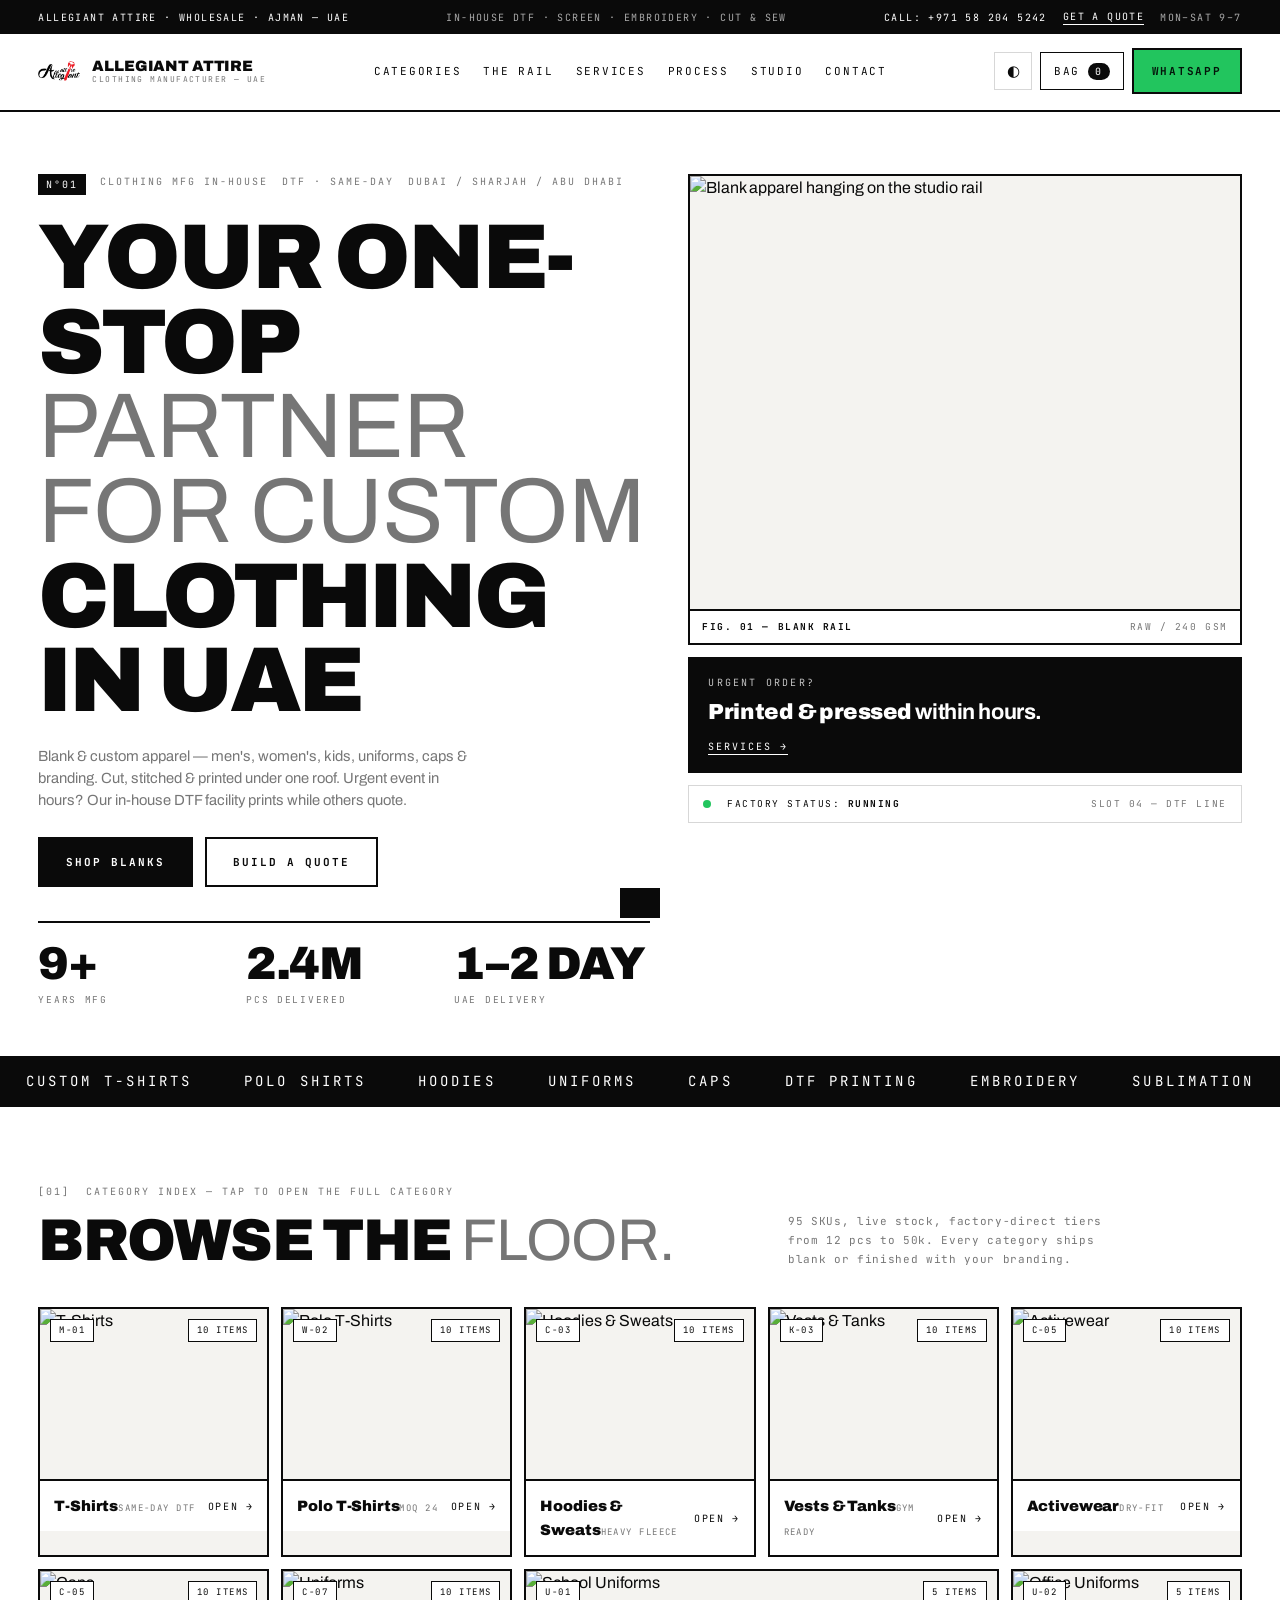
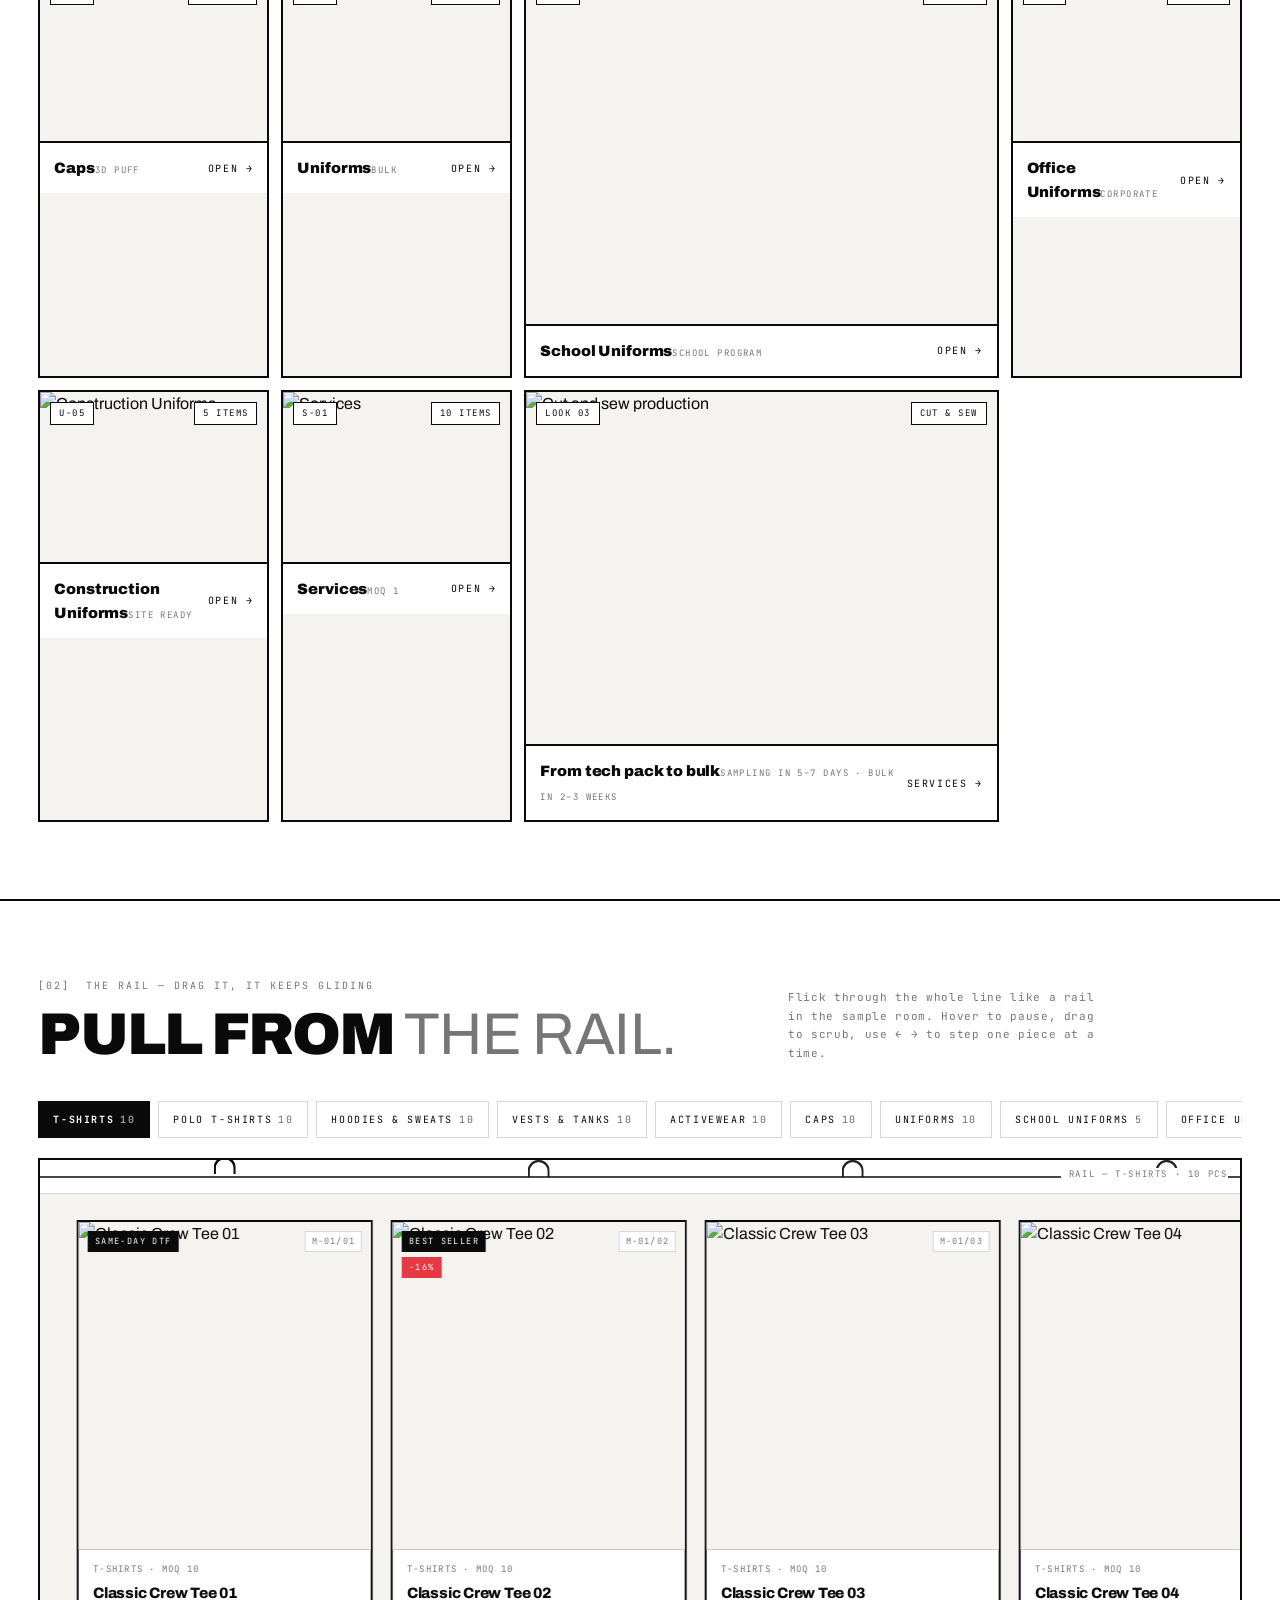
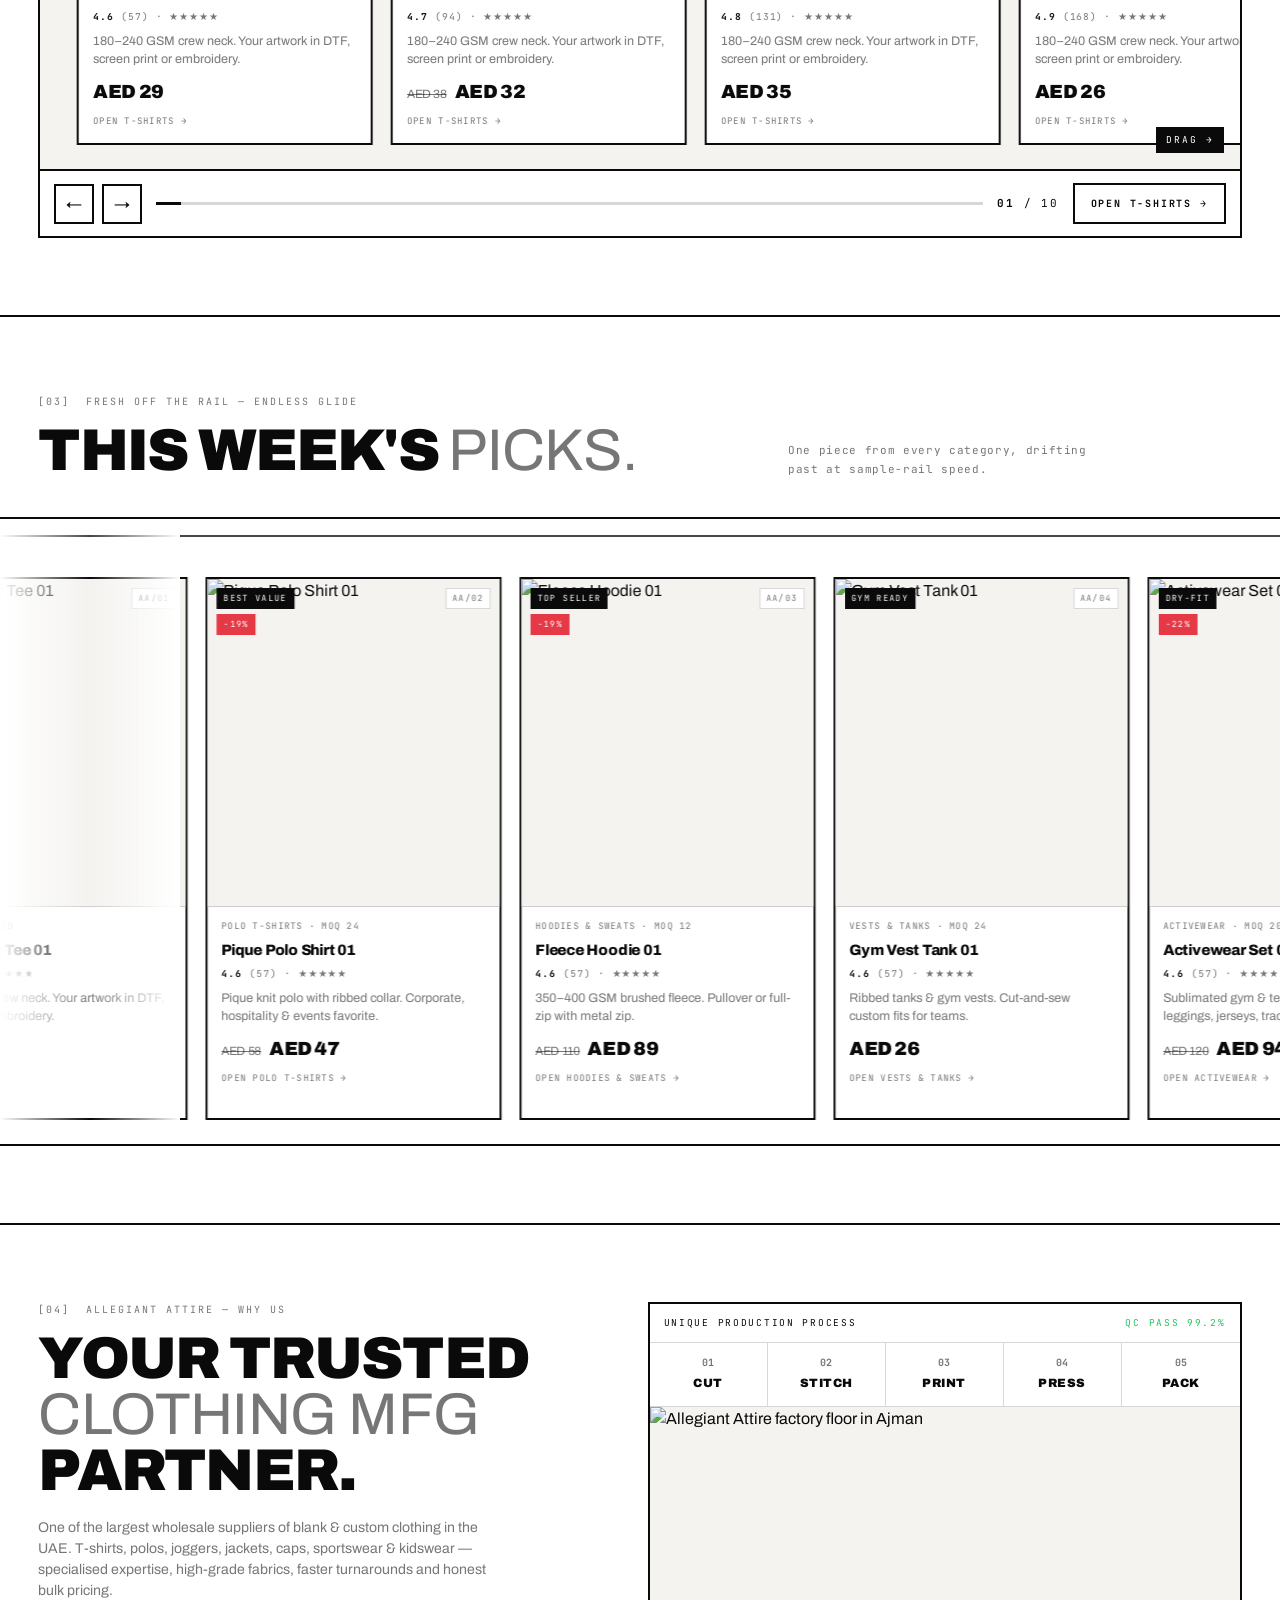
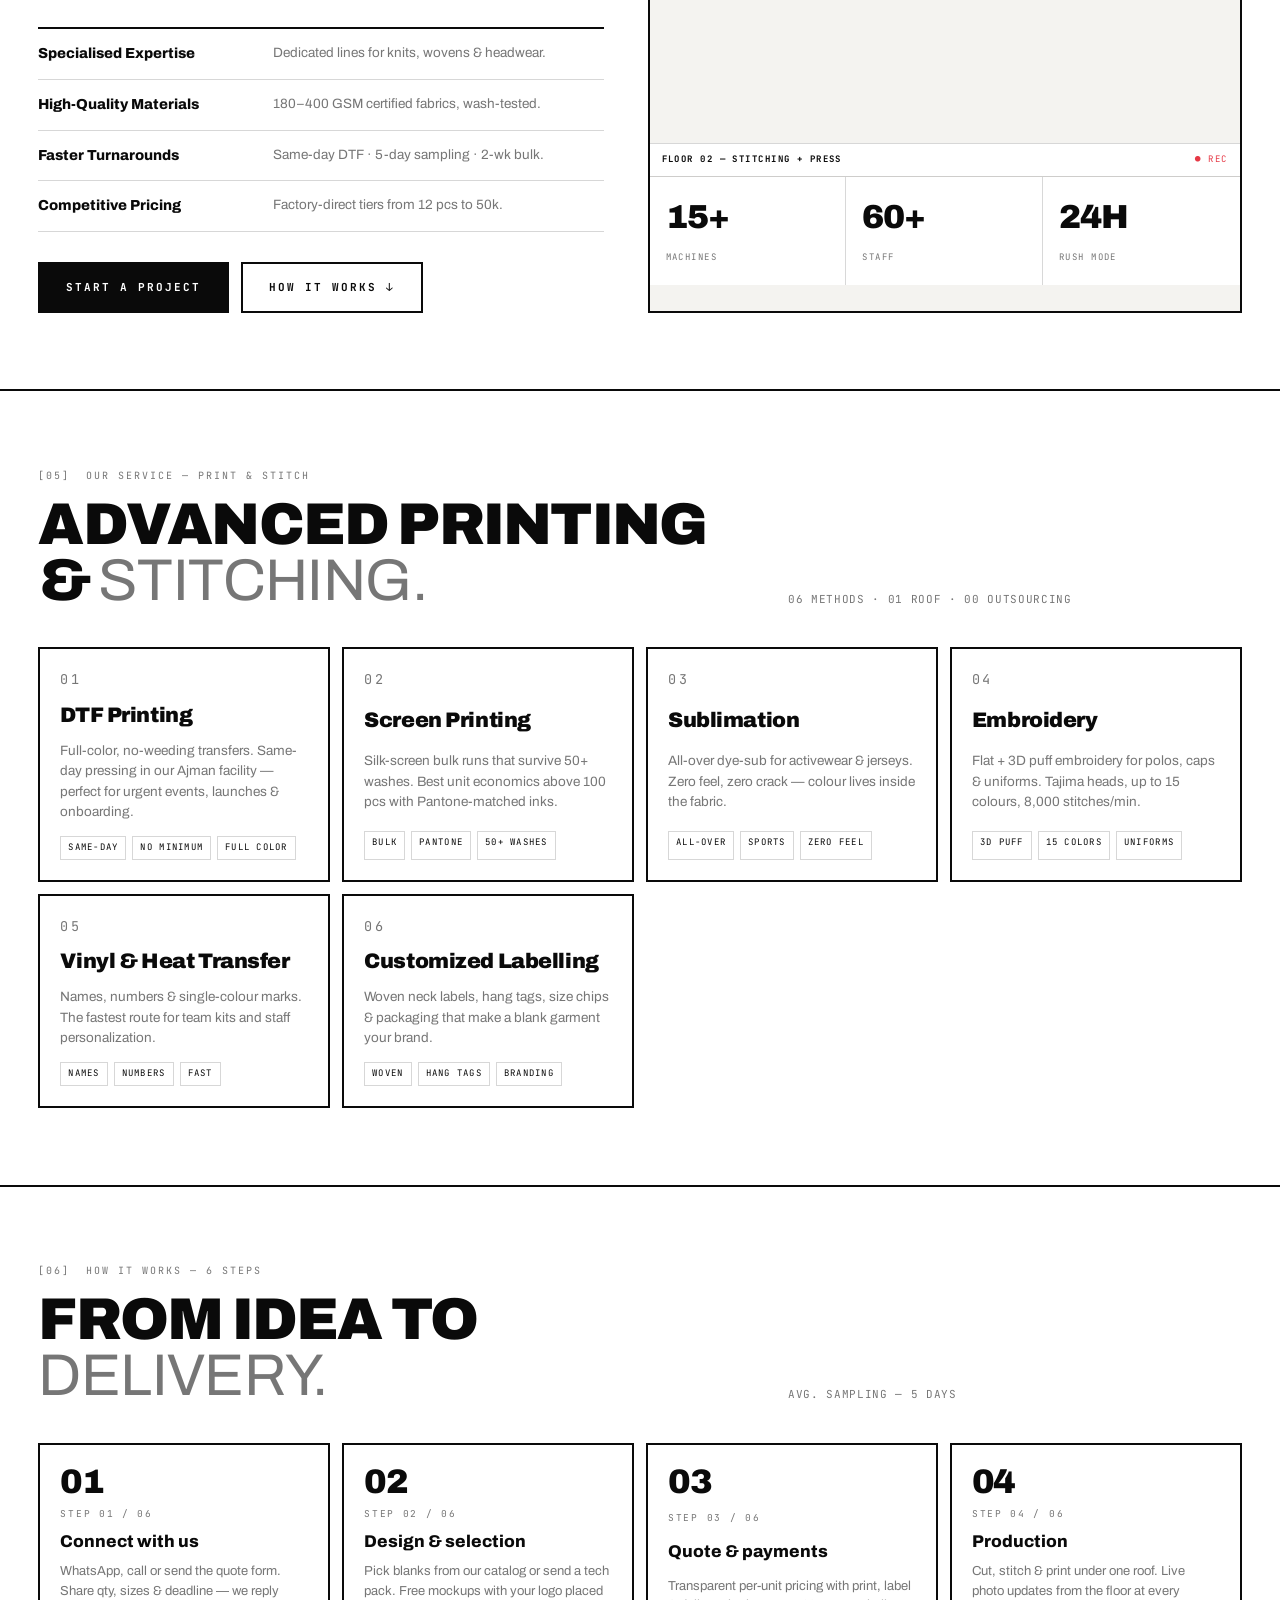
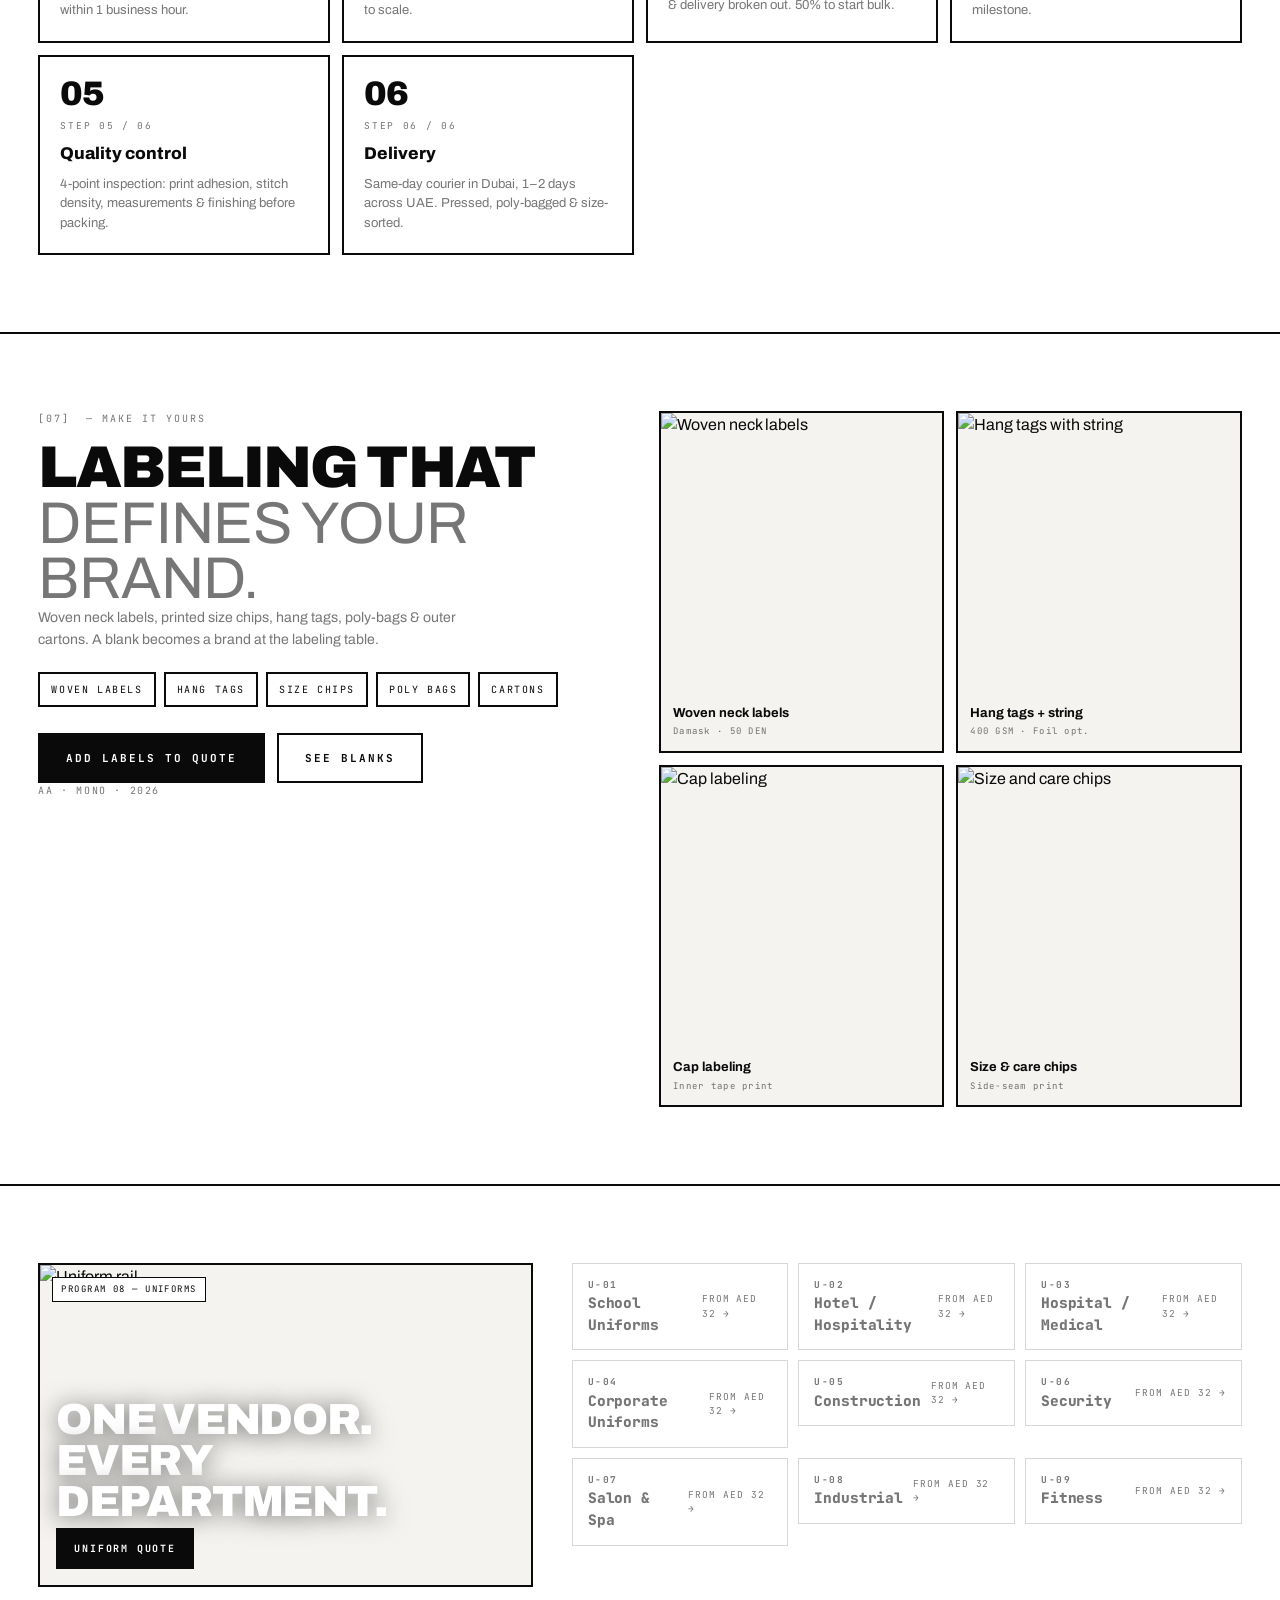
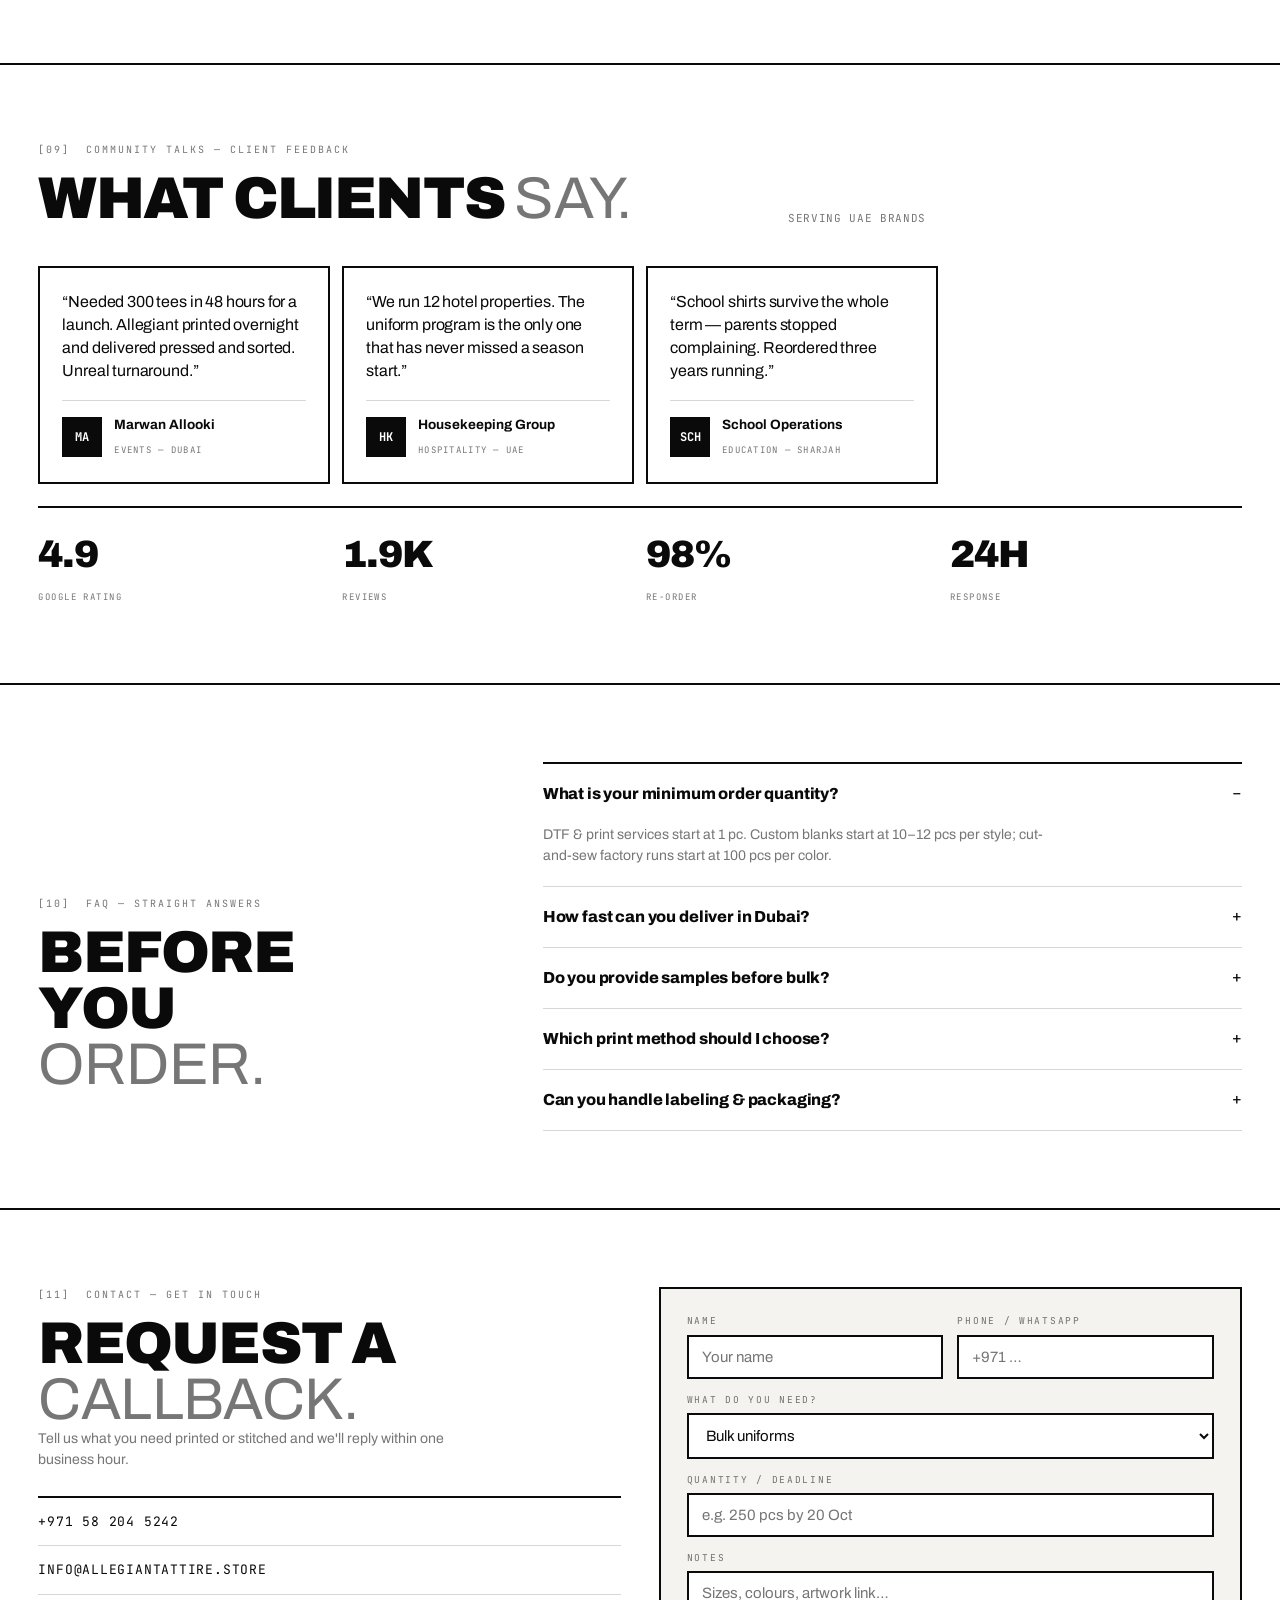
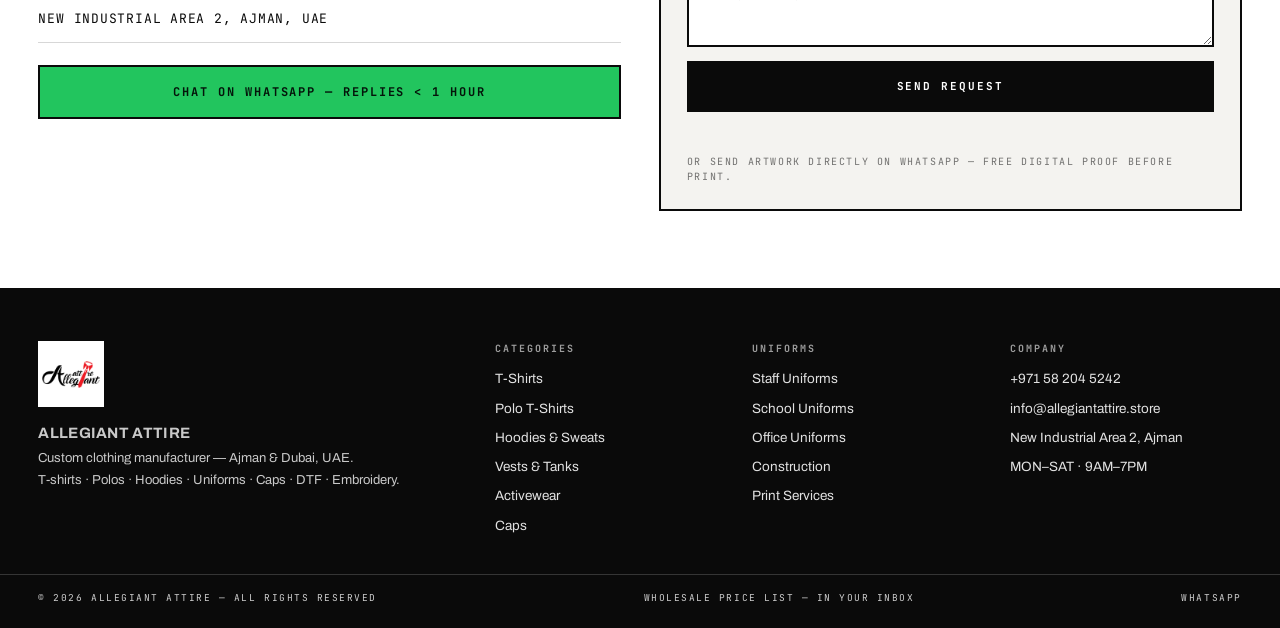
==== home-v2.html @ dece669c "feat: rebuilt home page (home-v2) with rail motion engine + full 95-SKU catalogue Co-authored-by: ar" ====
<!doctype html>
<html lang="en" data-theme="light">
  <head>
    <meta charset="UTF-8" />
    <link rel="icon" type="image/png" href="/logo.png?v=3" />
    <meta name="viewport" content="width=device-width, initial-scale=1.0" />
    <meta name="description" content="Allegiant Attire — custom clothing manufacturing in Ajman & Dubai, UAE. Blank & printed tees, polos, hoodies, vests, activewear, caps and uniforms. In-house DTF, embroidery & cut-and-sew. Call +971582045242." />
    <title>Allegiant Attire | Custom Clothing Mfg — Ajman, UAE</title>
    <link rel="apple-touch-icon" href="/logo.png?v=3" />
    <link rel="preconnect" href="https://fonts.googleapis.com" />
    <link rel="preconnect" href="https://fonts.gstatic.com" crossorigin />
    <link href="https://fonts.googleapis.com/css2?family=Archivo:wght@400;600;800;900&family=JetBrains+Mono:wght@400;500;700&display=swap" rel="stylesheet" />
    <link rel="stylesheet" href="/home-v2.css?v=1" />
    <script src="/catalog.js?v=1" defer></script>
    <script src="/home-v2.js?v=1" defer></script>
  </head>
  <body>
    <a class="skip" href="#main">SKIP TO CONTENT</a>

    <!-- ══════════ top utility bar ══════════ -->
    <div class="topbar">
      <div class="shell topbar-in">
        <span class="tb-tag">ALLEGIANT ATTIRE · WHOLESALE · AJMAN — UAE</span>
        <span class="tb-mid">IN-HOUSE DTF · SCREEN · EMBROIDERY · CUT &amp; SEW</span>
        <span class="tb-right">
          <a href="tel:+971582045242">CALL: +971 58 204 5242</a>
          <a class="tb-quote" href="#quote">GET A QUOTE</a>
          <span class="tb-hours">MON–SAT 9–7</span>
        </span>
      </div>
    </div>

    <!-- ══════════ header ══════════ -->
    <header class="hdr" id="hdr">
      <div class="shell hdr-in">
        <a class="brand" href="/home-v2.html" aria-label="Allegiant Attire — home">
          <img src="/logo.png?v=3" alt="" width="46" height="46" />
          <span class="brand-txt">
            <b>ALLEGIANT ATTIRE</b>
            <i>CLOTHING MANUFACTURER — UAE</i>
          </span>
        </a>

        <nav class="nav" id="nav" aria-label="Primary">
          <a href="#categories">CATEGORIES</a>
          <a href="#rails">THE RAIL</a>
          <a href="#services">SERVICES</a>
          <a href="#process">PROCESS</a>
          <a href="#studio">STUDIO</a>
          <a href="#quote">CONTACT</a>
        </nav>

        <div class="hdr-act">
          <button class="icon-btn" id="themeBtn" type="button" aria-label="Toggle dark mode" title="Toggle dark mode">
            <span class="ico-sun">◐</span>
          </button>
          <button class="bag-btn" id="bagBtn" type="button" aria-label="Open order bag">
            BAG <span class="bag-count" id="bagCount">0</span>
          </button>
          <a class="wa-btn" href="https://wa.me/971582045242" target="_blank" rel="noopener">WHATSAPP</a>
          <button class="burger" id="burger" type="button" aria-label="Open menu" aria-expanded="false">
            <span></span><span></span><span></span>
          </button>
        </div>
      </div>
      <div class="hdr-progress" id="hdrProgress" aria-hidden="true"></div>
    </header>

    <main id="main">
      <!-- ══════════ hero ══════════ -->
      <section class="hero">
        <div class="shell hero-in">
          <div class="hero-copy">
            <p class="eyebrow">
              <span class="eb-num">N°01</span>
              <span>CLOTHING MFG IN-HOUSE</span>
              <span>DTF · SAME-DAY</span>
              <span>DUBAI / SHARJAH / ABU DHABI</span>
            </p>

            <h1 class="hero-h1">
              YOUR ONE-STOP
              <em>PARTNER FOR CUSTOM</em>
              CLOTHING IN UAE
            </h1>

            <p class="hero-sub">
              Blank &amp; custom apparel — men's, women's, kids, uniforms, caps &amp; branding.
              Cut, stitched &amp; printed under one roof. Urgent event in hours? Our in-house DTF
              facility prints while others quote.
            </p>

            <div class="hero-cta">
              <a class="btn btn-solid" href="#rails">SHOP BLANKS</a>
              <a class="btn btn-line" href="#quote">BUILD A QUOTE</a>
            </div>

            <dl class="stats" id="stats">
              <div><dt data-count="9" data-suffix="+">0</dt><dd>YEARS MFG</dd></div>
              <div><dt data-count="2.4" data-suffix="M">0</dt><dd>PCS DELIVERED</dd></div>
              <div><dt data-count="1" data-prefix="" data-suffix="–2 DAY">0</dt><dd>UAE DELIVERY</dd></div>
            </dl>
          </div>

          <div class="hero-media">
            <figure class="hero-fig">
              <img src="https://allegiantattire.store/images/hero-apparel.webp" alt="Blank apparel hanging on the studio rail" />
              <figcaption><b>FIG. 01 — BLANK RAIL</b><span>RAW / 240 GSM</span></figcaption>
            </figure>

            <div class="hero-urgent">
              <p class="hu-k">URGENT ORDER?</p>
              <p class="hu-v">Printed &amp; pressed <b>within hours.</b></p>
              <a class="hu-a" href="#services">SERVICES →</a>
            </div>

            <div class="hero-status">
              <span class="dot" aria-hidden="true"></span>
              <span>FACTORY STATUS: <b>RUNNING</b></span>
              <span class="hs-slot">SLOT 04 — DTF LINE</span>
            </div>
          </div>
        </div>
      </section>

      <!-- ══════════ ticker ══════════ -->
      <div class="ticker" aria-hidden="true">
        <div class="ticker-track" id="tickerTrack"></div>
      </div>

      <!-- ══════════ 01 · category index ══════════ -->
      <section class="sec" id="categories">
        <div class="shell">
          <header class="sec-head">
            <div>
              <p class="sec-eyebrow">[01] &nbsp;CATEGORY INDEX — TAP TO OPEN THE FULL CATEGORY</p>
              <h2 class="sec-h2">BROWSE THE <em>FLOOR.</em></h2>
            </div>
            <p class="sec-note">
              95 SKUs, live stock, factory-direct tiers from 12 pcs to 50k.
              Every category ships blank or finished with your branding.
            </p>
          </header>
          <div class="cat-grid" id="catGrid"></div>
        </div>
      </section>

      <!-- ══════════ 02 · THE RAIL (tabbed, motion rail) ══════════ -->
      <section class="sec rail-sec" id="rails">
        <div class="shell">
          <header class="sec-head">
            <div>
              <p class="sec-eyebrow">[02] &nbsp;THE RAIL — DRAG IT, IT KEEPS GLIDING</p>
              <h2 class="sec-h2">PULL FROM <em>THE RAIL.</em></h2>
            </div>
            <p class="sec-note">
              Flick through the whole line like a rail in the sample room. Hover to pause,
              drag to scrub, use ← → to step one piece at a time.
            </p>
          </header>

          <div class="rail-tabs" id="railTabs" role="tablist" aria-label="Product categories"></div>

          <div class="rail-shell" data-rail-shell>
            <div class="rail-bar" aria-hidden="true">
              <span class="rb-line"></span>
              <span class="rb-hooks" id="railHooks"></span>
              <span class="rb-label" id="railBarLabel">RAIL — T-SHIRTS · 10 PCS</span>
            </div>

            <div class="rail-stage">
              <div class="rail-scroll" id="railScroll" tabindex="0" role="region"
                   aria-label="Products on the rail">
                <div class="rail-track" id="railTrack"></div>
              </div>

              <div class="rail-cue" id="railCue" aria-hidden="true">DRAG →</div>
            </div>

            <div class="rail-foot">
              <div class="rail-nav">
                <button type="button" class="rn" data-rail-prev aria-label="Previous products">←</button>
                <button type="button" class="rn" data-rail-next aria-label="Next products">→</button>
              </div>
              <div class="rail-progress" aria-hidden="true"><span id="railProgress"></span></div>
              <p class="rail-count"><b id="railCount">01</b> / <span id="railTotal">10</span></p>
              <a class="btn btn-line btn-sm" id="railOpen" href="#">OPEN CATEGORY →</a>
            </div>
          </div>
        </div>
      </section>

      <!-- ══════════ 03 · fresh off the rail (endless drift) ══════════ -->
      <section class="sec drift-sec" id="new">
        <div class="shell">
          <header class="sec-head">
            <div>
              <p class="sec-eyebrow">[03] &nbsp;FRESH OFF THE RAIL — ENDLESS GLIDE</p>
              <h2 class="sec-h2">THIS WEEK'S <em>PICKS.</em></h2>
            </div>
            <p class="sec-note">One piece from every category, drifting past at sample-rail speed.</p>
          </header>
        </div>
        <div class="drift-shell" data-rail-shell>
          <div class="rail-bar" aria-hidden="true"><span class="rb-line"></span></div>
          <div class="rail-scroll" id="driftScroll" role="region" aria-label="This week's picks">
            <div class="rail-track" id="driftTrack"></div>
          </div>
          <div class="drift-fade" aria-hidden="true"></div>
        </div>
      </section>

      <!-- ══════════ 04 · why us ══════════ -->
      <section class="sec why-sec" id="why">
        <div class="shell why-in">
          <div class="why-copy">
            <p class="sec-eyebrow">[04] &nbsp;ALLEGIANT ATTIRE — WHY US</p>
            <h2 class="sec-h2">YOUR TRUSTED <em>CLOTHING MFG</em> PARTNER.</h2>
            <p class="lede">
              One of the largest wholesale suppliers of blank &amp; custom clothing in the UAE.
              T-shirts, polos, joggers, jackets, caps, sportswear &amp; kidswear — specialised
              expertise, high-grade fabrics, faster turnarounds and honest bulk pricing.
            </p>
            <ul class="why-list">
              <li><b>Specialised Expertise</b><span>Dedicated lines for knits, wovens &amp; headwear.</span></li>
              <li><b>High-Quality Materials</b><span>180–400 GSM certified fabrics, wash-tested.</span></li>
              <li><b>Faster Turnarounds</b><span>Same-day DTF · 5-day sampling · 2-wk bulk.</span></li>
              <li><b>Competitive Pricing</b><span>Factory-direct tiers from 12 pcs to 50k.</span></li>
            </ul>
            <div class="hero-cta">
              <a class="btn btn-solid" href="#quote">START A PROJECT</a>
              <a class="btn btn-line" href="#process">HOW IT WORKS ↓</a>
            </div>
          </div>

          <div class="floor">
            <div class="floor-top">
              <span>UNIQUE PRODUCTION PROCESS</span>
              <span class="floor-qc">QC PASS 99.2%</span>
            </div>
            <ol class="floor-steps">
              <li><b>01</b><span>CUT</span></li>
              <li><b>02</b><span>STITCH</span></li>
              <li><b>03</b><span>PRINT</span></li>
              <li><b>04</b><span>PRESS</span></li>
              <li><b>05</b><span>PACK</span></li>
            </ol>
            <figure class="floor-fig">
              <img src="https://allegiantattire.store/images/s-factory.webp" alt="Allegiant Attire factory floor in Ajman" />
              <figcaption><b>FLOOR 02 — STITCHING + PRESS</b><span class="rec">● REC</span></figcaption>
            </figure>
            <div class="floor-stats">
              <div><b data-count="15" data-suffix="+">0</b><span>MACHINES</span></div>
              <div><b data-count="60" data-suffix="+">0</b><span>STAFF</span></div>
              <div><b data-count="24" data-suffix="H">0</b><span>RUSH MODE</span></div>
            </div>
          </div>
        </div>
      </section>

      <!-- ══════════ 05 · services ══════════ -->
      <section class="sec" id="services">
        <div class="shell">
          <header class="sec-head">
            <div>
              <p class="sec-eyebrow">[05] &nbsp;OUR SERVICE — PRINT &amp; STITCH</p>
              <h2 class="sec-h2">ADVANCED PRINTING &amp; <em>STITCHING.</em></h2>
            </div>
            <p class="sec-note">06 METHODS · 01 ROOF · 00 OUTSOURCING</p>
          </header>
          <div class="svc-grid" id="svcGrid"></div>
        </div>
      </section>

      <!-- ══════════ 06 · process ══════════ -->
      <section class="sec" id="process">
        <div class="shell">
          <header class="sec-head">
            <div>
              <p class="sec-eyebrow">[06] &nbsp;HOW IT WORKS — 6 STEPS</p>
              <h2 class="sec-h2">FROM IDEA TO <em>DELIVERY.</em></h2>
            </div>
            <p class="sec-note">AVG. SAMPLING — 5 DAYS</p>
          </header>
          <ol class="proc-grid">
            <li><b class="pg-n">01</b><span class="pg-step">STEP 01 / 06</span><h3>Connect with us</h3><p>WhatsApp, call or send the quote form. Share qty, sizes &amp; deadline — we reply within 1 business hour.</p></li>
            <li><b class="pg-n">02</b><span class="pg-step">STEP 02 / 06</span><h3>Design &amp; selection</h3><p>Pick blanks from our catalog or send a tech pack. Free mockups with your logo placed to scale.</p></li>
            <li><b class="pg-n">03</b><span class="pg-step">STEP 03 / 06</span><h3>Quote &amp; payments</h3><p>Transparent per-unit pricing with print, label &amp; delivery broken out. 50% to start bulk.</p></li>
            <li><b class="pg-n">04</b><span class="pg-step">STEP 04 / 06</span><h3>Production</h3><p>Cut, stitch &amp; print under one roof. Live photo updates from the floor at every milestone.</p></li>
            <li><b class="pg-n">05</b><span class="pg-step">STEP 05 / 06</span><h3>Quality control</h3><p>4-point inspection: print adhesion, stitch density, measurements &amp; finishing before packing.</p></li>
            <li><b class="pg-n">06</b><span class="pg-step">STEP 06 / 06</span><h3>Delivery</h3><p>Same-day courier in Dubai, 1–2 days across UAE. Pressed, poly-bagged &amp; size-sorted.</p></li>
          </ol>
        </div>
      </section>

      <!-- ══════════ 07 · studio / branding ══════════ -->
      <section class="sec studio" id="studio">
        <div class="shell studio-in">
          <div class="studio-copy">
            <p class="sec-eyebrow">[07] &nbsp;— MAKE IT YOURS</p>
            <h2 class="sec-h2">LABELING THAT <em>DEFINES YOUR BRAND.</em></h2>
            <p class="lede">
              Woven neck labels, printed size chips, hang tags, poly-bags &amp; outer cartons.
              A blank becomes a brand at the labeling table.
            </p>
            <ul class="chips">
              <li>WOVEN LABELS</li><li>HANG TAGS</li><li>SIZE CHIPS</li><li>POLY BAGS</li><li>CARTONS</li>
            </ul>
            <div class="hero-cta">
              <a class="btn btn-solid" href="#quote">ADD LABELS TO QUOTE</a>
              <a class="btn btn-line" href="#rails">SEE BLANKS</a>
            </div>
            <p class="mono-note">AA · MONO · 2026</p>
          </div>
          <ul class="studio-grid">
            <li><img src="https://allegiantattire.store/images/p-polo.webp" alt="Woven neck labels" /><b>Woven neck labels</b><span>Damask · 50 DEN</span></li>
            <li><img src="https://allegiantattire.store/images/p-tee.webp" alt="Hang tags with string" /><b>Hang tags + string</b><span>400 GSM · Foil opt.</span></li>
            <li><img src="https://allegiantattire.store/images/p-cap.webp" alt="Cap labeling" /><b>Cap labeling</b><span>Inner tape print</span></li>
            <li><img src="https://allegiantattire.store/images/p-hoodie.webp" alt="Size and care chips" /><b>Size &amp; care chips</b><span>Side-seam print</span></li>
          </ul>
        </div>
      </section>

      <!-- ══════════ 08 · uniforms division ══════════ -->
      <section class="sec uni-sec" id="uniforms">
        <div class="shell uni-in">
          <figure class="uni-fig">
            <img src="https://allegiantattire.store/images/p-uniform.webp" alt="Uniform rail" />
            <figcaption>PROGRAM 08 — UNIFORMS</figcaption>
            <p class="uni-claim">ONE VENDOR.<br />EVERY DEPARTMENT.</p>
            <a class="btn btn-solid btn-sm" href="#quote">UNIFORM QUOTE</a>
          </figure>
          <ul class="uni-list" id="uniList"></ul>
        </div>
      </section>

      <!-- ══════════ 09 · reviews ══════════ -->
      <section class="sec rev-sec" id="reviews">
        <div class="shell">
          <header class="sec-head">
            <div>
              <p class="sec-eyebrow">[09] &nbsp;COMMUNITY TALKS — CLIENT FEEDBACK</p>
              <h2 class="sec-h2">WHAT CLIENTS <em>SAY.</em></h2>
            </div>
            <p class="sec-note">SERVING UAE BRANDS</p>
          </header>
          <div class="rev-grid">
            <blockquote class="rev-card">
              <p>“Needed 300 tees in 48 hours for a launch. Allegiant printed overnight and delivered pressed and sorted. Unreal turnaround.”</p>
              <footer><b>MA</b><span><b>Marwan Allooki</b><i>EVENTS — DUBAI</i></span></footer>
            </blockquote>
            <blockquote class="rev-card">
              <p>“We run 12 hotel properties. The uniform program is the only one that has never missed a season start.”</p>
              <footer><b>HK</b><span><b>Housekeeping Group</b><i>HOSPITALITY — UAE</i></span></footer>
            </blockquote>
            <blockquote class="rev-card">
              <p>“School shirts survive the whole term — parents stopped complaining. Reordered three years running.”</p>
              <footer><b>SCH</b><span><b>School Operations</b><i>EDUCATION — SHARJAH</i></span></footer>
            </blockquote>
          </div>
          <div class="rev-stats">
            <div><b>4.9</b><span>GOOGLE RATING</span></div>
            <div><b>1.9K</b><span>REVIEWS</span></div>
            <div><b>98%</b><span>RE-ORDER</span></div>
            <div><b>24H</b><span>RESPONSE</span></div>
          </div>
        </div>
      </section>

      <!-- ══════════ 10 · faq ══════════ -->
      <section class="sec" id="faq">
        <div class="shell faq-in">
          <header class="sec-head">
            <div>
              <p class="sec-eyebrow">[10] &nbsp;FAQ — STRAIGHT ANSWERS</p>
              <h2 class="sec-h2">BEFORE YOU <em>ORDER.</em></h2>
            </div>
          </header>
          <div class="faq-list">
            <details open>
              <summary>What is your minimum order quantity?</summary>
              <p>DTF &amp; print services start at 1 pc. Custom blanks start at 10–12 pcs per style; cut-and-sew factory runs start at 100 pcs per color.</p>
            </details>
            <details>
              <summary>How fast can you deliver in Dubai?</summary>
              <p>Same-day DTF pressing on ready blanks, 5–7 days for sampling, 2–3 weeks for bulk production. Dubai courier is same-day, 1–2 days across the UAE.</p>
            </details>
            <details>
              <summary>Do you provide samples before bulk?</summary>
              <p>Yes. A pre-production sample with your artwork and labels is approved before the bulk run starts — usually within 5 days.</p>
            </details>
            <details>
              <summary>Which print method should I choose?</summary>
              <p>DTF for full-colour, urgent or low quantities; screen print for large single-colour runs; sublimation for all-over activewear; embroidery for polos, caps and uniforms.</p>
            </details>
            <details>
              <summary>Can you handle labeling &amp; packaging?</summary>
              <p>Woven neck labels, size chips, hang tags, poly-bags and outer cartons — printed, sewn and packed in-house.</p>
            </details>
          </div>
        </div>
      </section>

      <!-- ══════════ 11 · quote ══════════ -->
      <section class="sec cta-sec" id="quote">
        <div class="shell cta-in">
          <div class="cta-copy">
            <p class="sec-eyebrow">[11] &nbsp;CONTACT — GET IN TOUCH</p>
            <h2 class="sec-h2">REQUEST A <em>CALLBACK.</em></h2>
            <p class="lede">Tell us what you need printed or stitched and we'll reply within one business hour.</p>
            <ul class="cta-contacts">
              <li><a href="tel:+971582045242">+971 58 204 5242</a></li>
              <li><a href="mailto:info@allegiantattire.store">INFO@ALLEGIANTATTIRE.STORE</a></li>
              <li><a href="https://maps.google.com/?q=New+Industrial+Area+2,+Ajman,+UAE" target="_blank" rel="noopener">NEW INDUSTRIAL AREA 2, AJMAN, UAE</a></li>
            </ul>
            <a class="wa-btn wa-btn-lg" href="https://wa.me/971582045242" target="_blank" rel="noopener">CHAT ON WHATSAPP — REPLIES &lt; 1 HOUR</a>
          </div>

          <form class="form" id="quoteForm" novalidate>
            <div class="f-row">
              <label class="f-field"><span>NAME</span><input name="name" type="text" autocomplete="name" placeholder="Your name" required /></label>
              <label class="f-field"><span>PHONE / WHATSAPP</span><input name="phone" type="tel" autocomplete="tel" placeholder="+971 …" required /></label>
            </div>
            <label class="f-field"><span>WHAT DO YOU NEED?</span>
              <select name="need">
                <option>Bulk uniforms</option>
                <option>Custom T-shirts</option>
                <option>Hoodies / merch</option>
                <option>Caps &amp; embroidery</option>
                <option>Activewear</option>
                <option>Kids line</option>
                <option>Other</option>
              </select>
            </label>
            <label class="f-field"><span>QUANTITY / DEADLINE</span><input name="qty" type="text" placeholder="e.g. 250 pcs by 20 Oct" /></label>
            <label class="f-field"><span>NOTES</span><textarea name="notes" rows="3" placeholder="Sizes, colours, artwork link…"></textarea></label>
            <button class="btn btn-solid btn-full" type="submit">SEND REQUEST</button>
            <p class="f-note" id="quoteMsg" role="status"></p>
            <p class="mono-note">OR SEND ARTWORK DIRECTLY ON WHATSAPP — FREE DIGITAL PROOF BEFORE PRINT.</p>
          </form>
        </div>
      </section>
    </main>

    <!-- ══════════ footer ══════════ -->
    <footer class="ftr">
      <div class="shell ftr-in">
        <div class="ftr-brand">
          <img src="/logo.png?v=3" alt="Allegiant Attire" width="72" height="72" />
          <p><b>ALLEGIANT ATTIRE</b><br />Custom clothing manufacturer — Ajman &amp; Dubai, UAE.<br />T-shirts · Polos · Hoodies · Uniforms · Caps · DTF · Embroidery.</p>
        </div>
        <nav class="ftr-col" aria-label="Categories">
          <b>CATEGORIES</b>
          <a href="#rails" data-jump="t-shirts">T-Shirts</a>
          <a href="#rails" data-jump="polo-t-shirts">Polo T-Shirts</a>
          <a href="#rails" data-jump="hoodies-sweats">Hoodies &amp; Sweats</a>
          <a href="#rails" data-jump="vests-tanks">Vests &amp; Tanks</a>
          <a href="#rails" data-jump="activewear">Activewear</a>
          <a href="#rails" data-jump="caps">Caps</a>
        </nav>
        <nav class="ftr-col" aria-label="Uniforms">
          <b>UNIFORMS</b>
          <a href="#rails" data-jump="uniforms">Staff Uniforms</a>
          <a href="#rails" data-jump="school-uniforms">School Uniforms</a>
          <a href="#rails" data-jump="office-uniforms">Office Uniforms</a>
          <a href="#rails" data-jump="construction-uniforms">Construction</a>
          <a href="#services">Print Services</a>
        </nav>
        <div class="ftr-col">
          <b>COMPANY</b>
          <a href="tel:+971582045242">+971 58 204 5242</a>
          <a href="mailto:info@allegiantattire.store">info@allegiantattire.store</a>
          <a href="https://maps.google.com/?q=New+Industrial+Area+2,+Ajman,+UAE" target="_blank" rel="noopener">New Industrial Area 2, Ajman</a>
          <span class="ftr-hours">MON–SAT · 9AM–7PM</span>
        </div>
      </div>
      <div class="shell ftr-bar">
        <span>© <span id="yr">2026</span> ALLEGIANT ATTIRE — ALL RIGHTS RESERVED</span>
        <span>WHOLESALE PRICE LIST — IN YOUR INBOX</span>
        <a href="https://wa.me/971582045242" target="_blank" rel="noopener">WHATSAPP</a>
      </div>
    </footer>

    <!-- ══════════ bag drawer ══════════ -->
    <aside class="drawer" id="bagDrawer" aria-hidden="true" aria-label="Order bag">
      <header class="dr-head">
        <b>YOUR ORDER BAG</b>
        <button type="button" class="dr-x" id="bagClose" aria-label="Close bag">✕</button>
      </header>
      <div class="dr-body" id="bagBody"></div>
      <footer class="dr-foot">
        <p class="dr-total"><span>ESTIMATE</span><b id="bagTotal">AED 0</b></p>
        <p class="mono-note">MOQ REMINDERS ARE CHECKED ON WHATSAPP BEFORE PRODUCTION.</p>
        <a class="wa-btn wa-btn-lg" id="bagOrder" href="https://wa.me/971582045242" target="_blank" rel="noopener">SEND ORDER ON WHATSAPP</a>
        <button type="button" class="btn btn-line btn-full" id="bagClear">CLEAR BAG</button>
      </footer>
    </aside>

    <!-- ══════════ quick view ══════════ -->
    <div class="qv" id="qv" aria-hidden="true" role="dialog" aria-modal="true" aria-label="Product quick view">
      <div class="qv-card" id="qvCard"></div>
    </div>

    <div class="toast" id="toast" role="status" aria-live="polite"></div>
    <div class="scrim" id="scrim"></div>
  </body>
</html>
---- home-v2.css ----
/* ==========================================================================
   ALLEGIANT ATTIRE — home-v2.css
   Editorial / industrial design system + the rail (product carousel) styles.
   Pairs with home-v2.html, catalog.js, home-v2.js
   ========================================================================== */

/* ── 1. tokens ───────────────────────────────────────────────────────────── */
:root {
  --bg: #ffffff;
  --fg: #0a0a0a;
  --panel: #f4f3f0;
  --panel-2: #ebe9e4;
  --mute: rgba(10, 10, 10, 0.56);
  --line: #0a0a0a;
  --line-soft: rgba(10, 10, 10, 0.16);
  --inv-bg: #0a0a0a;
  --inv-fg: #ffffff;
  --green: #22c55e;
  --hot: #e63946;
  --mono: "JetBrains Mono", ui-monospace, SFMono-Regular, Menlo, monospace;
  --disp: "Archivo", "Helvetica Neue", Arial, sans-serif;
  --bw: 2px;
  --shell: 1440px;
  --pad: clamp(16px, 3vw, 44px);
  --rail-gap: clamp(12px, 1.4vw, 20px);
  --ease: cubic-bezier(0.22, 0.61, 0.36, 1);
}
html[data-theme="dark"] {
  --bg: #0b0b0b;
  --fg: #f7f7f7;
  --panel: #141414;
  --panel-2: #1c1c1c;
  --mute: rgba(247, 247, 247, 0.6);
  --line: #f7f7f7;
  --line-soft: rgba(247, 247, 247, 0.2);
  --inv-bg: #f7f7f7;
  --inv-fg: #0b0b0b;
}

* { box-sizing: border-box; }
html { -webkit-text-size-adjust: 100%; scroll-behavior: smooth; }
body {
  margin: 0;
  background: var(--bg);
  color: var(--fg);
  font-family: var(--disp);
  font-size: 16px;
  line-height: 1.5;
  overflow-x: hidden;
  transition: background 0.3s var(--ease), color 0.3s var(--ease);
}
img { max-width: 100%; display: block; }
a { color: inherit; text-decoration: none; }
button { font: inherit; color: inherit; }
h1, h2, h3, p, dl, dd, dt, ol, ul, figure, blockquote { margin: 0; padding: 0; }
ol, ul { list-style: none; }
em { font-style: normal; }
.shell { width: 100%; max-width: var(--shell); margin: 0 auto; padding: 0 var(--pad); }
.skip {
  position: absolute; left: -9999px; top: 0; z-index: 100;
  background: var(--fg); color: var(--bg); padding: 10px 14px; font-family: var(--mono); font-size: 11px;
}
.skip:focus { left: 12px; top: 12px; }
:focus-visible { outline: 3px solid var(--fg); outline-offset: 2px; }
.mono-note { font-family: var(--mono); font-size: 10px; letter-spacing: 0.16em; color: var(--mute); }

/* ── 2. buttons ──────────────────────────────────────────────────────────── */
.btn {
  display: inline-flex; align-items: center; justify-content: center; gap: 8px;
  padding: 15px 26px; border: var(--bw) solid var(--line);
  font-family: var(--mono); font-size: 11px; font-weight: 700; letter-spacing: 0.18em;
  cursor: pointer; background: transparent; color: var(--fg);
  transition: transform 0.18s var(--ease), background 0.18s var(--ease), color 0.18s var(--ease);
}
.btn-solid { background: var(--inv-bg); color: var(--inv-fg); }
.btn-solid:hover { transform: translate(-2px, -2px); box-shadow: 4px 4px 0 var(--fg); }
.btn-line:hover { background: var(--inv-bg); color: var(--inv-fg); }
.btn-sm { padding: 11px 16px; font-size: 10px; }
.btn-full { width: 100%; }
.wa-btn {
  display: inline-flex; align-items: center; justify-content: center; gap: 8px;
  padding: 13px 18px; background: var(--green); color: #04140a;
  border: var(--bw) solid var(--line); font-family: var(--mono); font-size: 11px;
  font-weight: 700; letter-spacing: 0.16em; cursor: pointer;
  transition: transform 0.18s var(--ease), box-shadow 0.18s var(--ease), filter 0.18s var(--ease);
}
.wa-btn:hover { transform: translate(-2px, -2px); box-shadow: 4px 4px 0 var(--fg); }
.wa-btn-lg { padding: 16px 22px; font-size: 12px; width: 100%; }

/* ── 3. top bar + header ─────────────────────────────────────────────────── */
.topbar { background: var(--inv-bg); color: var(--inv-fg); font-family: var(--mono); font-size: 10px; letter-spacing: 0.14em; }
.topbar-in { display: flex; align-items: center; justify-content: space-between; gap: 16px; height: 34px; }
.tb-mid { opacity: 0.65; }
.tb-right { display: flex; align-items: center; gap: 16px; }
.tb-right a:hover { text-decoration: underline; }
.tb-quote { border-bottom: 1px solid currentColor; }
.tb-hours { opacity: 0.65; }
@media (max-width: 1080px) { .tb-mid { display: none; } }
@media (max-width: 720px) { .tb-tag { display: none; } .topbar-in { justify-content: center; } .tb-right { gap: 12px; } .tb-hours { display: none; } }

.hdr { position: sticky; top: 0; z-index: 60; background: var(--bg); border-bottom: var(--bw) solid var(--line); }
.hdr-in { display: flex; align-items: center; gap: 18px; height: 74px; }
.hdr.is-scrolled .hdr-in { height: 62px; }
.brand { display: flex; align-items: center; gap: 12px; flex: 0 0 auto; }
.brand img { width: 42px; height: 42px; object-fit: contain; }
.brand-txt { display: flex; flex-direction: column; line-height: 1.1; }
.brand-txt b { font-weight: 900; font-size: 15px; letter-spacing: -0.01em; }
.brand-txt i { font-style: normal; font-family: var(--mono); font-size: 8px; letter-spacing: 0.18em; color: var(--mute); }
@media (max-width: 420px) { .brand-txt i { display: none; } .brand img { width: 34px; height: 34px; } }

.nav { display: flex; align-items: center; gap: 22px; margin-left: auto; }
.nav a { font-family: var(--mono); font-size: 11px; letter-spacing: 0.16em; padding: 6px 0; position: relative; }
.nav a::after { content: ""; position: absolute; left: 0; bottom: 0; width: 0; height: 2px; background: var(--fg); transition: width 0.25s var(--ease); }
.nav a:hover::after { width: 100%; }
.hdr-act { display: flex; align-items: center; gap: 8px; margin-left: 8px; }
.nav + .hdr-act { margin-left: auto; }
.icon-btn {
  width: 38px; height: 38px; border: 1px solid var(--line-soft); background: transparent;
  cursor: pointer; display: grid; place-items: center; font-size: 15px;
}
.icon-btn:hover { border-color: var(--line); }
.bag-btn {
  display: inline-flex; align-items: center; gap: 8px; height: 38px; padding: 0 13px;
  border: 1px solid var(--line); background: transparent; cursor: pointer;
  font-family: var(--mono); font-size: 11px; letter-spacing: 0.14em;
}
.bag-btn:hover { background: var(--inv-bg); color: var(--inv-fg); }
.bag-count { background: var(--fg); color: var(--bg); border-radius: 999px; padding: 1px 7px; font-size: 10px; }
.bag-btn:hover .bag-count { background: var(--inv-fg); color: var(--inv-bg); }
.bag-count.is-hot { background: var(--hot); color: #fff; }
.hdr-progress { height: 2px; background: var(--fg); width: 0; }
.burger { display: none; width: 38px; height: 38px; border: 1px solid var(--line); background: transparent; cursor: pointer; padding: 9px 8px; }
.burger span { display: block; height: 2px; background: var(--fg); margin: 4px 0; transition: transform 0.25s var(--ease), opacity 0.2s; }
.burger[aria-expanded="true"] span:nth-child(1) { transform: translateY(6px) rotate(45deg); }
.burger[aria-expanded="true"] span:nth-child(2) { opacity: 0; }
.burger[aria-expanded="true"] span:nth-child(3) { transform: translateY(-6px) rotate(-45deg); }

@media (max-width: 1080px) {
  .nav {
    position: fixed; inset: 108px 0 auto 0; flex-direction: column; align-items: flex-start; gap: 0;
    background: var(--bg); border-bottom: var(--bw) solid var(--line); padding: 8px var(--pad) 20px;
    transform: translateY(-140%); transition: transform 0.35s var(--ease); z-index: 55; margin: 0;
  }
  .nav.is-open { transform: translateY(0); }
  .nav a { width: 100%; padding: 14px 0; border-bottom: 1px solid var(--line-soft); font-size: 13px; }
  .burger { display: block; }
  .wa-btn { display: none; }
}
@media (max-width: 560px) { .brand-txt b { font-size: 13px; } .icon-btn { display: none; } }

/* ── 4. hero ─────────────────────────────────────────────────────────────── */
.hero { padding: clamp(28px, 5vw, 62px) 0 clamp(26px, 4vw, 48px); border-bottom: var(--bw) solid var(--line); }
.hero-in { display: grid; grid-template-columns: minmax(0, 1.05fr) minmax(0, 0.95fr); gap: clamp(24px, 3vw, 52px); align-items: start; }
@media (max-width: 980px) { .hero-in { grid-template-columns: 1fr; } }

.eyebrow { display: flex; flex-wrap: wrap; gap: 8px 14px; font-family: var(--mono); font-size: 10px; letter-spacing: 0.2em; color: var(--mute); margin-bottom: 20px; }
.eb-num { background: var(--fg); color: var(--bg); padding: 3px 8px; }
.hero-h1 {
  font-size: clamp(38px, 7.4vw, 92px); line-height: 0.92; font-weight: 900;
  letter-spacing: -0.035em; text-transform: uppercase;
}
.hero-h1 em { display: block; font-weight: 400; font-style: normal; letter-spacing: -0.01em; color: var(--mute); }
.hero-sub { margin-top: 22px; max-width: 54ch; color: var(--mute); font-size: clamp(14px, 1.15vw, 17px); }
.hero-cta { display: flex; flex-wrap: wrap; gap: 12px; margin-top: 26px; }

.stats { display: grid; grid-template-columns: repeat(3, minmax(0, 1fr)); gap: 12px; margin-top: 34px; border-top: var(--bw) solid var(--line); padding-top: 18px; }
.stats dt { font-size: clamp(26px, 3.6vw, 46px); font-weight: 900; letter-spacing: -0.03em; line-height: 1; }
.stats dd { font-family: var(--mono); font-size: 9.5px; letter-spacing: 0.18em; color: var(--mute); margin-top: 6px; }

.hero-media { display: grid; gap: 12px; }
.hero-fig { position: relative; border: var(--bw) solid var(--line); overflow: hidden; background: var(--panel); }
.hero-fig img { width: 100%; aspect-ratio: 4 / 3.4; object-fit: cover; transition: transform 0.7s var(--ease); }
.hero-fig:hover img { transform: scale(1.035); }
.hero-fig figcaption {
  position: absolute; left: 0; bottom: 0; right: 0; display: flex; justify-content: space-between; gap: 10px;
  background: var(--bg); border-top: var(--bw) solid var(--line); padding: 9px 12px;
  font-family: var(--mono); font-size: 9.5px; letter-spacing: 0.16em;
}
.hero-fig figcaption span { color: var(--mute); }
.hero-urgent { border: var(--bw) solid var(--line); background: var(--inv-bg); color: var(--inv-fg); padding: 16px 18px; display: grid; gap: 6px; }
.hu-k { font-family: var(--mono); font-size: 10px; letter-spacing: 0.22em; opacity: 0.75; }
.hu-v { font-size: clamp(19px, 1.7vw, 25px); font-weight: 900; letter-spacing: -0.02em; }
.hu-a { font-family: var(--mono); font-size: 10px; letter-spacing: 0.2em; margin-top: 4px; border-bottom: 1px solid currentColor; justify-self: start; }
.hero-status {
  display: flex; flex-wrap: wrap; align-items: center; gap: 10px 16px; border: 1px solid var(--line-soft);
  padding: 11px 14px; font-family: var(--mono); font-size: 9.5px; letter-spacing: 0.16em;
}
.hero-status .dot { width: 8px; height: 8px; border-radius: 50%; background: var(--green); box-shadow: 0 0 0 0 rgba(34, 197, 94, 0.6); animation: pulse 2s infinite; }
.hs-slot { margin-left: auto; color: var(--mute); }
@keyframes pulse { 0% { box-shadow: 0 0 0 0 rgba(34, 197, 94, 0.6); } 70% { box-shadow: 0 0 0 9px rgba(34, 197, 94, 0); } 100% { box-shadow: 0 0 0 0 rgba(34, 197, 94, 0); } }

/* ── 5. ticker ───────────────────────────────────────────────────────────── */
.ticker { border-bottom: var(--bw) solid var(--line); background: var(--inv-bg); color: var(--inv-fg); overflow: hidden; }
.ticker-track { display: flex; white-space: nowrap; width: max-content; animation: slide 42s linear infinite; }
.ticker-track span { font-family: var(--mono); font-size: clamp(11px, 1.1vw, 14px); letter-spacing: 0.22em; padding: 13px 26px; }
@keyframes slide { from { transform: translateX(0); } to { transform: translateX(-50%); } }
.ticker:hover .ticker-track { animation-play-state: paused; }

/* ── 6. section furniture ────────────────────────────────────────────────── */
.sec { padding: clamp(46px, 6vw, 96px) 0; border-bottom: var(--bw) solid var(--line); }
.sec-head { display: grid; grid-template-columns: minmax(0, 1.6fr) minmax(0, 1fr); gap: 24px; align-items: end; margin-bottom: clamp(24px, 3vw, 44px); }
@media (max-width: 860px) { .sec-head { grid-template-columns: 1fr; align-items: start; } }
.sec-eyebrow { font-family: var(--mono); font-size: 10px; letter-spacing: 0.2em; color: var(--mute); margin-bottom: 14px; }
.sec-h2 { font-size: clamp(28px, 4.6vw, 62px); line-height: 0.95; font-weight: 900; letter-spacing: -0.03em; text-transform: uppercase; }
.sec-h2 em { font-weight: 400; letter-spacing: -0.01em; color: var(--mute); }
.sec-note { font-family: var(--mono); font-size: 11px; letter-spacing: 0.06em; color: var(--mute); line-height: 1.7; max-width: 46ch; }
.lede { color: var(--mute); font-size: clamp(14px, 1.1vw, 16.5px); max-width: 56ch; }

/* ── 7. category grid ────────────────────────────────────────────────────── */
.cat-grid { display: grid; grid-template-columns: repeat(auto-fill, minmax(228px, 1fr)); gap: 12px; }
.cat-card {
  position: relative; display: block; border: var(--bw) solid var(--line); background: var(--panel);
  overflow: hidden; text-align: left; padding: 0;
}
.cat-card img { width: 100%; aspect-ratio: 4 / 3; object-fit: cover; transition: transform 0.6s var(--ease), filter 0.4s var(--ease); }
.cat-card:hover img { transform: scale(1.06); }
.cat-tags { position: absolute; top: 10px; left: 10px; right: 10px; display: flex; justify-content: space-between; gap: 8px; }
.tag { background: var(--bg); border: 1px solid var(--line); font-family: var(--mono); font-size: 9px; letter-spacing: 0.16em; padding: 4px 8px; }
.cat-foot { display: flex; align-items: center; justify-content: space-between; gap: 10px; border-top: var(--bw) solid var(--line); background: var(--bg); padding: 13px 14px; }
.cat-name { font-weight: 900; font-size: 15px; letter-spacing: -0.01em; }
.cat-sub { font-family: var(--mono); font-size: 9px; letter-spacing: 0.16em; color: var(--mute); margin-top: 3px; }
.cat-go { font-family: var(--mono); font-size: 10px; letter-spacing: 0.16em; white-space: nowrap; }
.cat-card:hover .cat-go { text-decoration: underline; }
.cat-card.is-wide { grid-column: span 2; }
@media (max-width: 640px) { .cat-card.is-wide { grid-column: span 1; } }

/* ── 8. THE RAIL ─────────────────────────────────────────────────────────── */
.rail-sec { background: var(--bg); }
.rail-tabs { display: flex; gap: 8px; overflow-x: auto; padding-bottom: 12px; margin-bottom: 8px; scrollbar-width: none; }
.rail-tabs::-webkit-scrollbar { display: none; }
.tab {
  flex: 0 0 auto; border: 1px solid var(--line-soft); background: transparent; cursor: pointer;
  font-family: var(--mono); font-size: 10px; letter-spacing: 0.16em; padding: 10px 14px;
  transition: background 0.2s var(--ease), color 0.2s var(--ease), border-color 0.2s var(--ease);
}
.tab:hover { border-color: var(--line); }
.tab.is-on { background: var(--inv-bg); color: var(--inv-fg); border-color: var(--line); font-weight: 700; }
.tab i { font-style: normal; opacity: 0.6; margin-left: 6px; }

.rail-shell { position: relative; border: var(--bw) solid var(--line); background: var(--panel); }
.rail-bar { position: relative; height: 34px; border-bottom: 1px solid var(--line-soft); background: var(--bg); overflow: hidden; }
.rb-line { position: absolute; left: 0; right: 0; top: 16px; height: 2px; background: var(--fg); opacity: 0.75; }
.rb-hooks { position: absolute; inset: 0; }
.rb-hook {
  position: absolute; top: 0; width: 22px; height: 17px; margin-left: -11px;
  border: 2px solid var(--fg); border-bottom: 0; border-radius: 11px 11px 0 0; opacity: 0.7;
  transition: transform 0.4s var(--ease), opacity 0.3s;
}
.rb-hook.is-active { opacity: 1; transform: translateY(-3px); }
.rb-label { position: absolute; right: 12px; top: 8px; font-family: var(--mono); font-size: 9px; letter-spacing: 0.18em; color: var(--mute); background: var(--bg); padding-left: 8px; }

.rail-stage { position: relative; }
.rail-scroll {
  overflow-x: auto; overflow-y: hidden; scrollbar-width: none; -ms-overflow-style: none;
  cursor: grab; padding: clamp(16px, 2vw, 26px) 0 clamp(16px, 2vw, 24px);
  -webkit-overflow-scrolling: touch; overscroll-behavior-x: contain;
}
.rail-scroll::-webkit-scrollbar { display: none; }
.rail-scroll.is-dragging { cursor: grabbing; }
.rail-scroll:focus-visible { outline: 3px solid var(--fg); outline-offset: -3px; }
.rail-track { display: flex; gap: var(--rail-gap); width: max-content; padding: 0 var(--pad); will-change: transform; }
.rail-scroll.is-snapping .rail-track { transition: transform 0.45s var(--ease); }
.rail-cue {
  position: absolute; right: 16px; bottom: 16px; font-family: var(--mono); font-size: 9.5px;
  letter-spacing: 0.2em; background: var(--inv-bg); color: var(--inv-fg); padding: 6px 10px;
  pointer-events: none; opacity: 1; transition: opacity 0.4s var(--ease);
}
.rail-cue.is-hidden { opacity: 0; }

/* product card */
.p-card { flex: 0 0 clamp(228px, 25vw, 296px); position: relative; transform-origin: top center; }
.p-card.is-swung { animation: swing 0.75s var(--ease); }
@keyframes swing {
  0% { transform: rotate(0); } 30% { transform: rotate(-1.4deg); }
  60% { transform: rotate(0.9deg); } 100% { transform: rotate(0); }
}
.p-inner { border: var(--bw) solid var(--line); background: var(--bg); display: grid; grid-template-rows: auto 1fr; height: 100%; }
.p-media { position: relative; overflow: hidden; background: var(--panel); border-bottom: 1px solid var(--line-soft); }
.p-media img { width: 100%; aspect-ratio: 1 / 1.12; object-fit: cover; transition: transform 0.6s var(--ease); }
.p-card:hover .p-media img { transform: scale(1.07); }
.p-badges { position: absolute; top: 9px; left: 9px; display: flex; flex-direction: column; align-items: flex-start; gap: 5px; }
.badge { background: var(--inv-bg); color: var(--inv-fg); font-family: var(--mono); font-size: 8.5px; letter-spacing: 0.16em; padding: 4px 7px; }
.badge-hot { background: var(--hot); color: #fff; }
.p-code { position: absolute; top: 9px; right: 9px; font-family: var(--mono); font-size: 8.5px; letter-spacing: 0.14em; color: var(--mute); background: var(--bg); padding: 3px 6px; border: 1px solid var(--line-soft); }
.p-hover {
  position: absolute; left: 0; right: 0; bottom: 0; display: flex; transform: translateY(101%);
  transition: transform 0.3s var(--ease);
}
.p-card:hover .p-hover, .p-card:focus-within .p-hover { transform: translateY(0); }
.p-hover button {
  flex: 1; border: 0; border-top: var(--bw) solid var(--line); cursor: pointer;
  font-family: var(--mono); font-size: 9.5px; font-weight: 700; letter-spacing: 0.16em; padding: 11px 6px;
  background: var(--bg); color: var(--fg); transition: background 0.2s, color 0.2s;
}
.p-hover button + button { border-left: var(--bw) solid var(--line); }
.p-add { background: var(--inv-bg) !important; color: var(--inv-fg) !important; }
.p-hover button:hover { background: var(--fg); color: var(--bg); }
.p-body { padding: 13px 14px 15px; display: grid; gap: 8px; align-content: start; }
.p-meta { font-family: var(--mono); font-size: 9px; letter-spacing: 0.14em; color: var(--mute); }
.p-name { font-size: 15px; font-weight: 800; letter-spacing: -0.015em; line-height: 1.15; }
.p-rate { font-family: var(--mono); font-size: 9.5px; letter-spacing: 0.1em; color: var(--mute); }
.p-rate b { color: var(--fg); }
.p-desc { font-size: 12.5px; color: var(--mute); line-height: 1.45; }
.p-price { display: flex; align-items: baseline; gap: 8px; font-weight: 900; font-size: 19px; letter-spacing: -0.02em; margin-top: 2px; }
.p-price s { font-size: 12px; font-weight: 400; color: var(--mute); }
.p-open { font-family: var(--mono); font-size: 9px; letter-spacing: 0.14em; color: var(--mute); }
.p-open:hover { text-decoration: underline; color: var(--fg); }

/* rail footer */
.rail-foot { display: flex; align-items: center; gap: 14px; border-top: var(--bw) solid var(--line); background: var(--bg); padding: 12px 14px; flex-wrap: wrap; }
.rail-nav { display: flex; gap: 8px; }
.rn { width: 40px; height: 40px; border: var(--bw) solid var(--line); background: transparent; cursor: pointer; font-size: 16px; line-height: 1; transition: background 0.2s, color 0.2s, transform 0.15s var(--ease); }
.rn:hover { background: var(--inv-bg); color: var(--inv-fg); }
.rn:active { transform: scale(0.94); }
.rail-progress { flex: 1 1 130px; height: 3px; background: var(--line-soft); position: relative; overflow: hidden; }
.rail-progress span { position: absolute; inset: 0 auto 0 0; width: 12%; background: var(--fg); transition: width 0.15s linear; }
.rail-count { font-family: var(--mono); font-size: 11px; letter-spacing: 0.16em; }
.rail-count b { font-weight: 700; }
@media (max-width: 560px) { #railOpen { display: none; } .rail-foot { gap: 10px; } }

/* ── 9. drift rail ───────────────────────────────────────────────────────── */
.drift-sec { overflow: hidden; }
.drift-shell { position: relative; border-top: var(--bw) solid var(--line); border-bottom: var(--bw) solid var(--line); }
.drift-shell .rail-bar { border-bottom: 0; }
.drift-shell .rail-scroll { padding: clamp(14px, 2vw, 24px) 0; }
.drift-shell .rail-track { padding: 0; }
.drift-fade { position: absolute; top: 0; bottom: 0; left: 0; width: 90px; pointer-events: none;
  background: linear-gradient(90deg, var(--bg), transparent); }
.drift-fade::after { content: ""; position: absolute; top: 0; bottom: 0; right: -90px; width: 90px;
  background: linear-gradient(270deg, var(--bg), transparent); }

/* ── 10. why / floor ─────────────────────────────────────────────────────── */
.why-in { display: grid; grid-template-columns: minmax(0, 1fr) minmax(0, 1.05fr); gap: clamp(24px, 3.4vw, 56px); }
@media (max-width: 980px) { .why-in { grid-template-columns: 1fr; } }
.why-copy .sec-h2 { margin-bottom: 18px; }
.why-list { margin: 26px 0 30px; border-top: var(--bw) solid var(--line); }
.why-list li { display: grid; grid-template-columns: minmax(0, 0.8fr) minmax(0, 1.2fr); gap: 14px; padding: 14px 0; border-bottom: 1px solid var(--line-soft); }
.why-list b { font-size: 14.5px; font-weight: 800; }
.why-list span { color: var(--mute); font-size: 13.5px; }
.floor { border: var(--bw) solid var(--line); background: var(--panel); }
.floor-top { display: flex; justify-content: space-between; gap: 12px; padding: 12px 14px; border-bottom: 1px solid var(--line-soft); font-family: var(--mono); font-size: 9.5px; letter-spacing: 0.18em; background: var(--bg); }
.floor-qc { color: var(--green); }
.floor-steps { display: grid; grid-template-columns: repeat(5, 1fr); border-bottom: 1px solid var(--line-soft); background: var(--bg); }
.floor-steps li { padding: 12px 10px; text-align: center; border-right: 1px solid var(--line-soft); }
.floor-steps li:last-child { border-right: 0; }
.floor-steps b { display: block; font-family: var(--mono); font-size: 10px; color: var(--mute); }
.floor-steps span { font-weight: 900; font-size: 12px; letter-spacing: 0.04em; }
.floor-fig { position: relative; border-bottom: 1px solid var(--line-soft); }
.floor-fig img { width: 100%; aspect-ratio: 16 / 10; object-fit: cover; }
.floor-fig figcaption { position: absolute; left: 0; right: 0; bottom: 0; display: flex; justify-content: space-between; gap: 10px; background: var(--bg); border-top: 1px solid var(--line-soft); padding: 9px 12px; font-family: var(--mono); font-size: 9px; letter-spacing: 0.16em; }
.rec { color: var(--hot); }
.floor-stats { display: grid; grid-template-columns: repeat(3, 1fr); background: var(--bg); }
.floor-stats > div { padding: 16px 16px 18px; border-right: 1px solid var(--line-soft); }
.floor-stats > div:last-child { border-right: 0; }
.floor-stats b { display: block; font-size: clamp(22px, 2.6vw, 34px); font-weight: 900; letter-spacing: -0.03em; }
.floor-stats span { font-family: var(--mono); font-size: 9px; letter-spacing: 0.16em; color: var(--mute); }

/* ── 11. services ────────────────────────────────────────────────────────── */
.svc-grid { display: grid; grid-template-columns: repeat(auto-fill, minmax(280px, 1fr)); gap: 12px; }
.svc { border: var(--bw) solid var(--line); padding: 20px; display: grid; gap: 10px; background: var(--bg); transition: transform 0.25s var(--ease), box-shadow 0.25s var(--ease); }
.svc:hover { transform: translate(-3px, -3px); box-shadow: 5px 5px 0 var(--fg); }
.svc-n { font-family: var(--mono); font-size: 10px; letter-spacing: 0.2em; color: var(--mute); }
.svc h3 { font-size: 21px; font-weight: 900; letter-spacing: -0.02em; }
.svc p { color: var(--mute); font-size: 13.5px; }
.svc-tags { display: flex; flex-wrap: wrap; gap: 6px; margin-top: 4px; }
.svc-tags span { font-family: var(--mono); font-size: 9px; letter-spacing: 0.14em; border: 1px solid var(--line-soft); padding: 4px 7px; }

/* ── 12. process ─────────────────────────────────────────────────────────── */
.proc-grid { display: grid; grid-template-columns: repeat(auto-fill, minmax(288px, 1fr)); gap: 12px; counter-reset: p; }
.proc-grid li { border: var(--bw) solid var(--line); padding: 20px; display: grid; gap: 8px; }
.proc-grid li:hover { background: var(--panel); }
.pg-n { font-size: 34px; font-weight: 900; letter-spacing: -0.04em; line-height: 1; }
.pg-step { font-family: var(--mono); font-size: 9.5px; letter-spacing: 0.18em; color: var(--mute); }
.proc-grid h3 { font-size: 17px; font-weight: 800; }
.proc-grid p { color: var(--mute); font-size: 13px; }

/* ── 13. studio / uniforms ───────────────────────────────────────────────── */
.studio-in { display: grid; grid-template-columns: minmax(0, 1fr) minmax(0, 1fr); gap: clamp(24px, 3vw, 48px); }
@media (max-width: 940px) { .studio-in { grid-template-columns: 1fr; } }
.chips { display: flex; flex-wrap: wrap; gap: 8px; margin: 22px 0 26px; }
.chips li { font-family: var(--mono); font-size: 10px; letter-spacing: 0.16em; border: var(--bw) solid var(--line); padding: 8px 11px; }
.studio-grid { display: grid; grid-template-columns: 1fr 1fr; gap: 12px; }
.studio-grid li { border: var(--bw) solid var(--line); background: var(--panel); overflow: hidden; }
.studio-grid img { width: 100%; aspect-ratio: 1 / 1; object-fit: cover; transition: transform 0.6s var(--ease); }
.studio-grid li:hover img { transform: scale(1.06); }
.studio-grid b { display: block; font-size: 13px; padding: 10px 12px 2px; }
.studio-grid span { display: block; font-family: var(--mono); font-size: 9px; letter-spacing: 0.14em; color: var(--mute); padding: 0 12px 12px; }

.uni-in { display: grid; grid-template-columns: minmax(0, 0.85fr) minmax(0, 1.15fr); gap: clamp(24px, 3vw, 48px); }
@media (max-width: 940px) { .uni-in { grid-template-columns: 1fr; } }
.uni-fig { position: relative; border: var(--bw) solid var(--line); background: var(--panel); overflow: hidden; }
.uni-fig img { width: 100%; height: 100%; min-height: 320px; object-fit: cover; }
.uni-fig figcaption { position: absolute; top: 12px; left: 12px; background: var(--bg); border: 1px solid var(--line); font-family: var(--mono); font-size: 9px; letter-spacing: 0.16em; padding: 5px 8px; }
.uni-claim { position: absolute; left: 16px; bottom: 62px; font-size: clamp(26px, 3.4vw, 44px); font-weight: 900; line-height: 0.95; letter-spacing: -0.03em; color: #fff; text-shadow: 0 2px 24px rgba(0, 0, 0, 0.55); text-transform: uppercase; }
.uni-fig .btn { position: absolute; left: 16px; bottom: 16px; }
.uni-list { display: grid; grid-template-columns: repeat(auto-fill, minmax(190px, 1fr)); gap: 10px; align-content: start; }
.uni-list li a { display: flex; align-items: center; justify-content: space-between; gap: 10px; border: 1px solid var(--line-soft); padding: 14px 15px; transition: background 0.2s, border-color 0.2s, transform 0.2s var(--ease); }
.uni-list li a:hover { border-color: var(--line); background: var(--panel); transform: translateX(3px); }
.uni-list b { font-family: var(--mono); font-size: 9.5px; letter-spacing: 0.16em; color: var(--mute); display: block; }
.uni-list strong { font-size: 14.5px; font-weight: 800; letter-spacing: -0.01em; }
.uni-list span { font-family: var(--mono); font-size: 9.5px; letter-spacing: 0.1em; color: var(--mute); }

/* ── 14. reviews / faq / cta ─────────────────────────────────────────────── */
.rev-grid { display: grid; grid-template-columns: repeat(auto-fill, minmax(290px, 1fr)); gap: 12px; }
.rev-card { border: var(--bw) solid var(--line); padding: 22px; display: grid; gap: 18px; align-content: space-between; background: var(--bg); }
.rev-card p { font-size: 16px; line-height: 1.45; letter-spacing: -0.01em; }
.rev-card footer { display: flex; align-items: center; gap: 12px; border-top: 1px solid var(--line-soft); padding-top: 14px; }
.rev-card footer > b { width: 40px; height: 40px; display: grid; place-items: center; background: var(--inv-bg); color: var(--inv-fg); font-family: var(--mono); font-size: 12px; }
.rev-card footer span b { display: block; font-size: 13.5px; }
.rev-card footer span i { font-style: normal; font-family: var(--mono); font-size: 9px; letter-spacing: 0.14em; color: var(--mute); }
.rev-stats { display: grid; grid-template-columns: repeat(4, 1fr); gap: 12px; margin-top: 22px; border-top: var(--bw) solid var(--line); padding-top: 18px; }
.rev-stats b { display: block; font-size: clamp(22px, 3vw, 38px); font-weight: 900; letter-spacing: -0.03em; }
.rev-stats span { font-family: var(--mono); font-size: 9px; letter-spacing: 0.16em; color: var(--mute); }
@media (max-width: 560px) { .rev-stats { grid-template-columns: repeat(2, 1fr); } }

.faq-in { display: grid; grid-template-columns: minmax(0, 0.8fr) minmax(0, 1.2fr); gap: clamp(20px, 3vw, 46px); }
@media (max-width: 940px) { .faq-in { grid-template-columns: 1fr; } }
.faq-list { border-top: var(--bw) solid var(--line); }
.faq-list details { border-bottom: 1px solid var(--line-soft); }
.faq-list summary { cursor: pointer; padding: 18px 0; font-size: 16px; font-weight: 800; letter-spacing: -0.01em; display: flex; justify-content: space-between; gap: 12px; list-style: none; }
.faq-list summary::-webkit-details-marker { display: none; }
.faq-list summary::after { content: "+"; font-family: var(--mono); font-weight: 400; }
.faq-list details[open] summary::after { content: "–"; }
.faq-list p { color: var(--mute); font-size: 14px; padding: 0 0 20px; max-width: 66ch; }

.cta-in { display: grid; grid-template-columns: minmax(0, 1fr) minmax(0, 1fr); gap: clamp(24px, 3vw, 52px); }
@media (max-width: 940px) { .cta-in { grid-template-columns: 1fr; } }
.cta-contacts { margin: 26px 0 22px; border-top: var(--bw) solid var(--line); }
.cta-contacts li { border-bottom: 1px solid var(--line-soft); }
.cta-contacts a { display: block; padding: 14px 0; font-family: var(--mono); font-size: 13px; letter-spacing: 0.06em; }
.cta-contacts a:hover { background: var(--panel); padding-left: 8px; }
.form { border: var(--bw) solid var(--line); padding: clamp(18px, 2vw, 28px); display: grid; gap: 14px; background: var(--panel); }
.f-row { display: grid; grid-template-columns: 1fr 1fr; gap: 14px; }
@media (max-width: 560px) { .f-row { grid-template-columns: 1fr; } }
.f-field { display: grid; gap: 6px; }
.f-field span { font-family: var(--mono); font-size: 9.5px; letter-spacing: 0.18em; color: var(--mute); }
.f-field input, .f-field select, .f-field textarea {
  font-family: var(--disp); font-size: 15px; padding: 12px 13px; border: var(--bw) solid var(--line);
  background: var(--bg); color: var(--fg); width: 100%; resize: vertical;
}
.f-field input:focus, .f-field select:focus, .f-field textarea:focus { outline: 3px solid var(--fg); outline-offset: 1px; }
.f-note { font-family: var(--mono); font-size: 10px; letter-spacing: 0.12em; min-height: 14px; }
.f-note.ok { color: #16a34a; font-weight: 700; }
.f-note.err { color: var(--hot); font-weight: 700; }

/* ── 15. footer ──────────────────────────────────────────────────────────── */
.ftr { background: var(--inv-bg); color: var(--inv-fg); }
.ftr-in { display: grid; grid-template-columns: minmax(0, 1.3fr) repeat(3, minmax(0, 0.7fr)); gap: 26px; padding-top: clamp(34px, 4vw, 60px); padding-bottom: clamp(28px, 3vw, 44px); }
@media (max-width: 940px) { .ftr-in { grid-template-columns: 1fr 1fr; } }
@media (max-width: 560px) { .ftr-in { grid-template-columns: 1fr; } }
.ftr-brand img { width: 66px; height: 66px; object-fit: contain; background: #fff; padding: 4px; margin-bottom: 14px; }
.ftr-brand p { font-size: 13px; line-height: 1.7; opacity: 0.78; }
.ftr-brand b { font-size: 15px; letter-spacing: 0.02em; }
.ftr-col { display: flex; flex-direction: column; gap: 9px; }
.ftr-col b { font-family: var(--mono); font-size: 10px; letter-spacing: 0.2em; opacity: 0.6; margin-bottom: 4px; }
.ftr-col a, .ftr-hours { font-size: 13.5px; opacity: 0.88; }
.ftr-col a:hover { opacity: 1; text-decoration: underline; }
.ftr-bar { display: flex; flex-wrap: wrap; gap: 10px 20px; justify-content: space-between; padding-top: 16px; padding-bottom: 22px; border-top: 1px solid rgba(255, 255, 255, 0.22); font-family: var(--mono); font-size: 9.5px; letter-spacing: 0.16em; opacity: 0.8; }
.ftr-bar a:hover { text-decoration: underline; }

/* ── 16. drawer / quick view / toast ─────────────────────────────────────── */
.scrim { position: fixed; inset: 0; background: rgba(0, 0, 0, 0.55); opacity: 0; pointer-events: none; transition: opacity 0.3s var(--ease); z-index: 80; }
.scrim.is-on { opacity: 1; pointer-events: auto; }

.drawer {
  position: fixed; top: 0; right: 0; bottom: 0; width: min(430px, 100%); z-index: 90;
  background: var(--bg); border-left: var(--bw) solid var(--line);
  display: grid; grid-template-rows: auto 1fr auto; transform: translateX(102%);
  transition: transform 0.4s var(--ease);
}
.drawer.is-open { transform: translateX(0); }
.dr-head { display: flex; align-items: center; justify-content: space-between; padding: 16px 18px; border-bottom: var(--bw) solid var(--line); font-family: var(--mono); font-size: 11px; letter-spacing: 0.18em; }
.dr-x { width: 32px; height: 32px; border: 1px solid var(--line); background: transparent; cursor: pointer; }
.dr-x:hover { background: var(--inv-bg); color: var(--inv-fg); }
.dr-body { overflow-y: auto; padding: 14px 18px; display: grid; gap: 12px; align-content: start; }
.dr-empty { font-family: var(--mono); font-size: 10.5px; letter-spacing: 0.14em; color: var(--mute); line-height: 1.9; }
.dr-row { display: grid; grid-template-columns: 62px 1fr auto; gap: 12px; border: 1px solid var(--line-soft); padding: 10px; align-items: center; }
.dr-row img { width: 62px; height: 62px; object-fit: cover; border: 1px solid var(--line-soft); }
.dr-row b { font-size: 13.5px; display: block; }
.dr-row i { font-style: normal; font-family: var(--mono); font-size: 9px; letter-spacing: 0.12em; color: var(--mute); }
.qty { display: flex; align-items: center; gap: 6px; }
.qty button { width: 26px; height: 26px; border: 1px solid var(--line); background: transparent; cursor: pointer; line-height: 1; }
.qty button:hover { background: var(--inv-bg); color: var(--inv-fg); }
.qty span { font-family: var(--mono); font-size: 12px; min-width: 20px; text-align: center; }
.dr-foot { border-top: var(--bw) solid var(--line); padding: 16px 18px 20px; display: grid; gap: 10px; }
.dr-total { display: flex; align-items: baseline; justify-content: space-between; font-family: var(--mono); font-size: 11px; letter-spacing: 0.16em; }
.dr-total b { font-size: 24px; font-family: var(--disp); letter-spacing: -0.02em; }

.qv { position: fixed; inset: 0; z-index: 95; display: grid; place-items: center; padding: 18px; opacity: 0; pointer-events: none; transition: opacity 0.3s var(--ease); }
.qv.is-open { opacity: 1; pointer-events: auto; }
.qv-card { width: min(880px, 100%); max-height: 88vh; overflow-y: auto; background: var(--bg); border: var(--bw) solid var(--line); display: grid; grid-template-columns: minmax(0, 1fr) minmax(0, 1fr); }
@media (max-width: 720px) { .qv-card { grid-template-columns: 1fr; } }
.qv-media { background: var(--panel); border-right: 1px solid var(--line-soft); }
.qv-media img { width: 100%; height: 100%; object-fit: cover; min-height: 320px; }
.qv-body { padding: clamp(18px, 2.4vw, 30px); display: grid; gap: 12px; align-content: start; }
.qv-close { justify-self: end; width: 32px; height: 32px; border: 1px solid var(--line); background: transparent; cursor: pointer; }
.qv-close:hover { background: var(--inv-bg); color: var(--inv-fg); }
.qv-h { font-size: clamp(22px, 2.6vw, 34px); font-weight: 900; letter-spacing: -0.03em; line-height: 1.02; }
.qv-row { display: flex; flex-wrap: wrap; gap: 8px; }
.qv-row .tag { background: transparent; }
.qv-price { font-size: 30px; font-weight: 900; letter-spacing: -0.03em; }
.qv-price s { font-size: 15px; font-weight: 400; color: var(--mute); margin-left: 8px; }
.qv-list { display: grid; gap: 7px; border-top: 1px solid var(--line-soft); padding-top: 14px; }
.qv-list li { display: flex; justify-content: space-between; gap: 12px; font-size: 13px; color: var(--mute); }
.qv-list li b { color: var(--fg); }
.qv-actions { display: grid; gap: 10px; grid-template-columns: 1fr 1fr; }

.toast {
  position: fixed; left: 50%; bottom: 24px; transform: translate(-50%, 140%); z-index: 120;
  background: var(--inv-bg); color: var(--inv-fg); border: var(--bw) solid var(--line);
  font-family: var(--mono); font-size: 10.5px; letter-spacing: 0.14em; padding: 13px 18px;
  transition: transform 0.35s var(--ease); max-width: calc(100% - 32px); text-align: center;
}
.toast.is-on { transform: translate(-50%, 0); }

/* ── 17. reveal + reduced motion ─────────────────────────────────────────── */
.reveal { opacity: 0; transform: translateY(22px); transition: opacity 0.7s var(--ease), transform 0.7s var(--ease); }
.reveal.is-in { opacity: 1; transform: none; }
.reveal-d1 { transition-delay: 0.08s; }
.reveal-d2 { transition-delay: 0.16s; }
.reveal-d3 { transition-delay: 0.24s; }

@media (prefers-reduced-motion: reduce) {
  html { scroll-behavior: auto; }
  .reveal { opacity: 1; transform: none; transition: none; }
  .ticker-track { animation: none; }
  .hero-status .dot { animation: none; }
  .p-card.is-swung { animation: none; }
  .btn, .wa-btn, .svc { transition: none; }
}
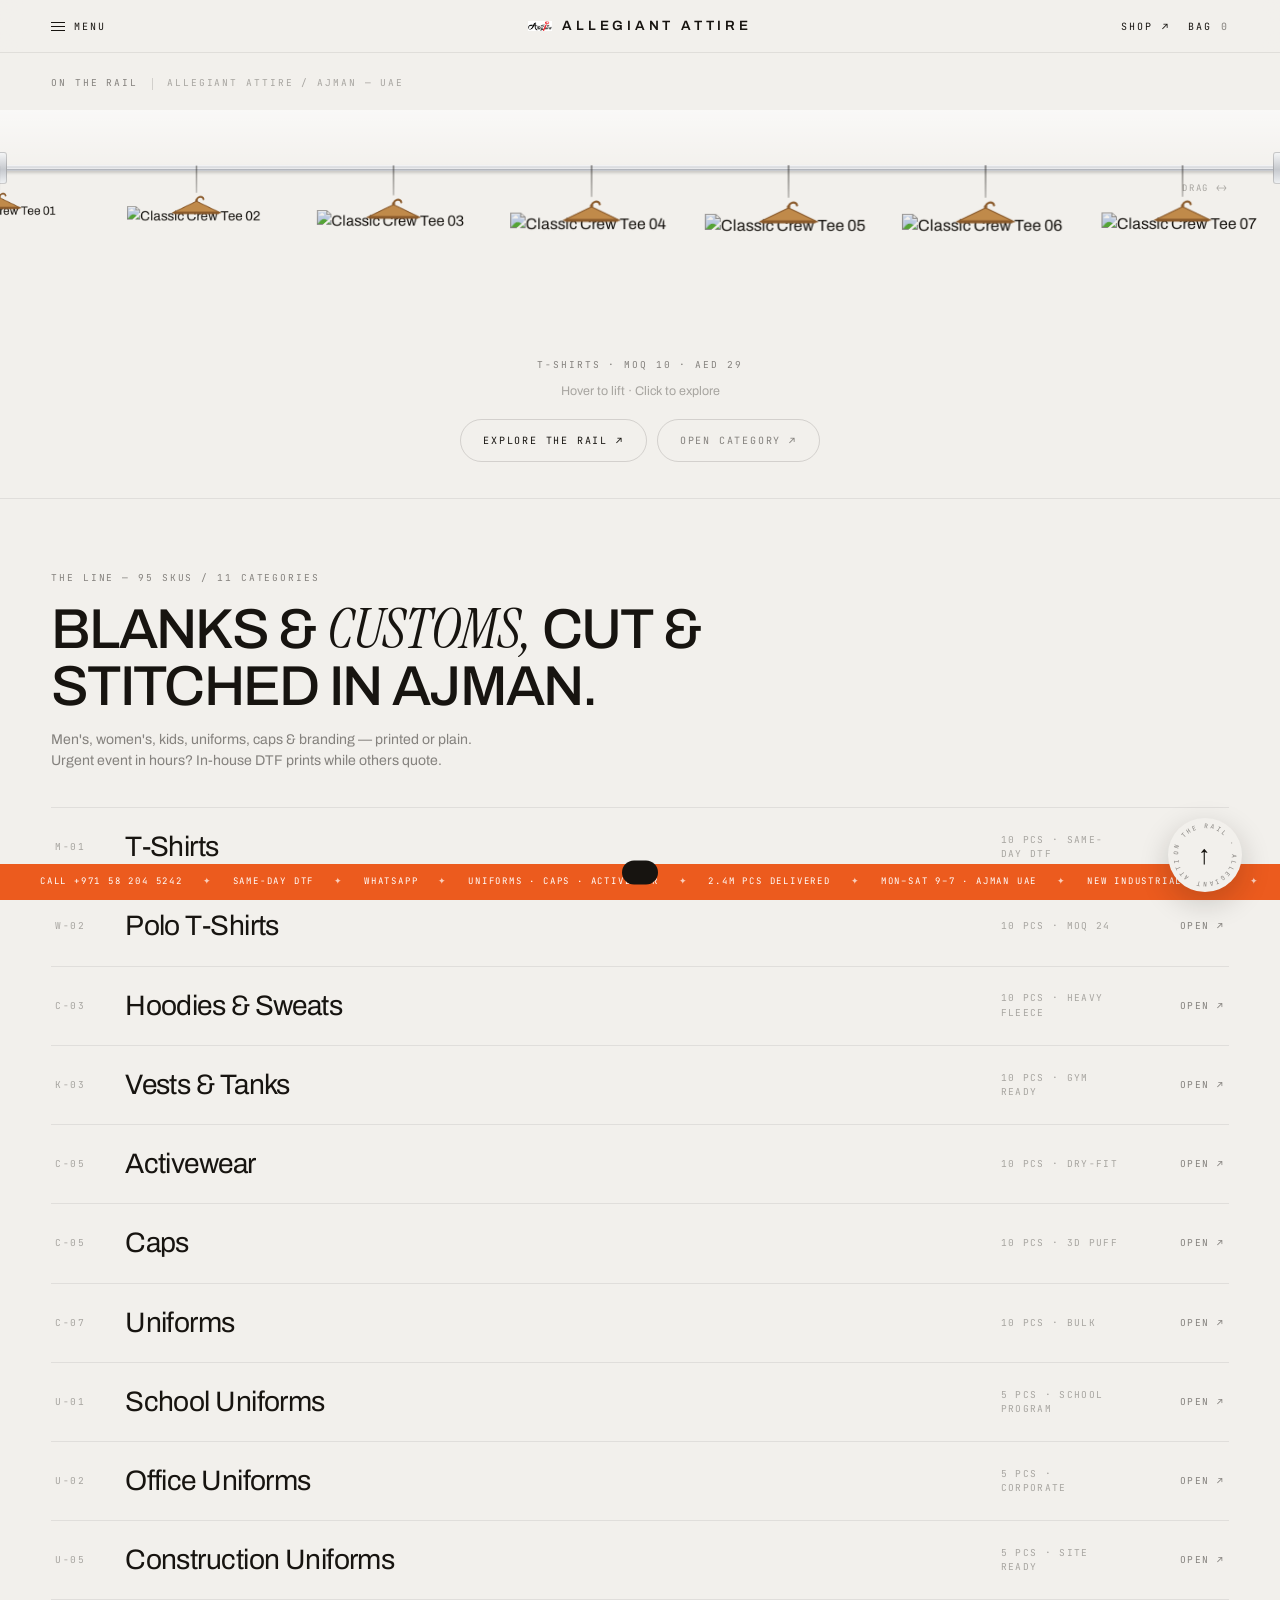
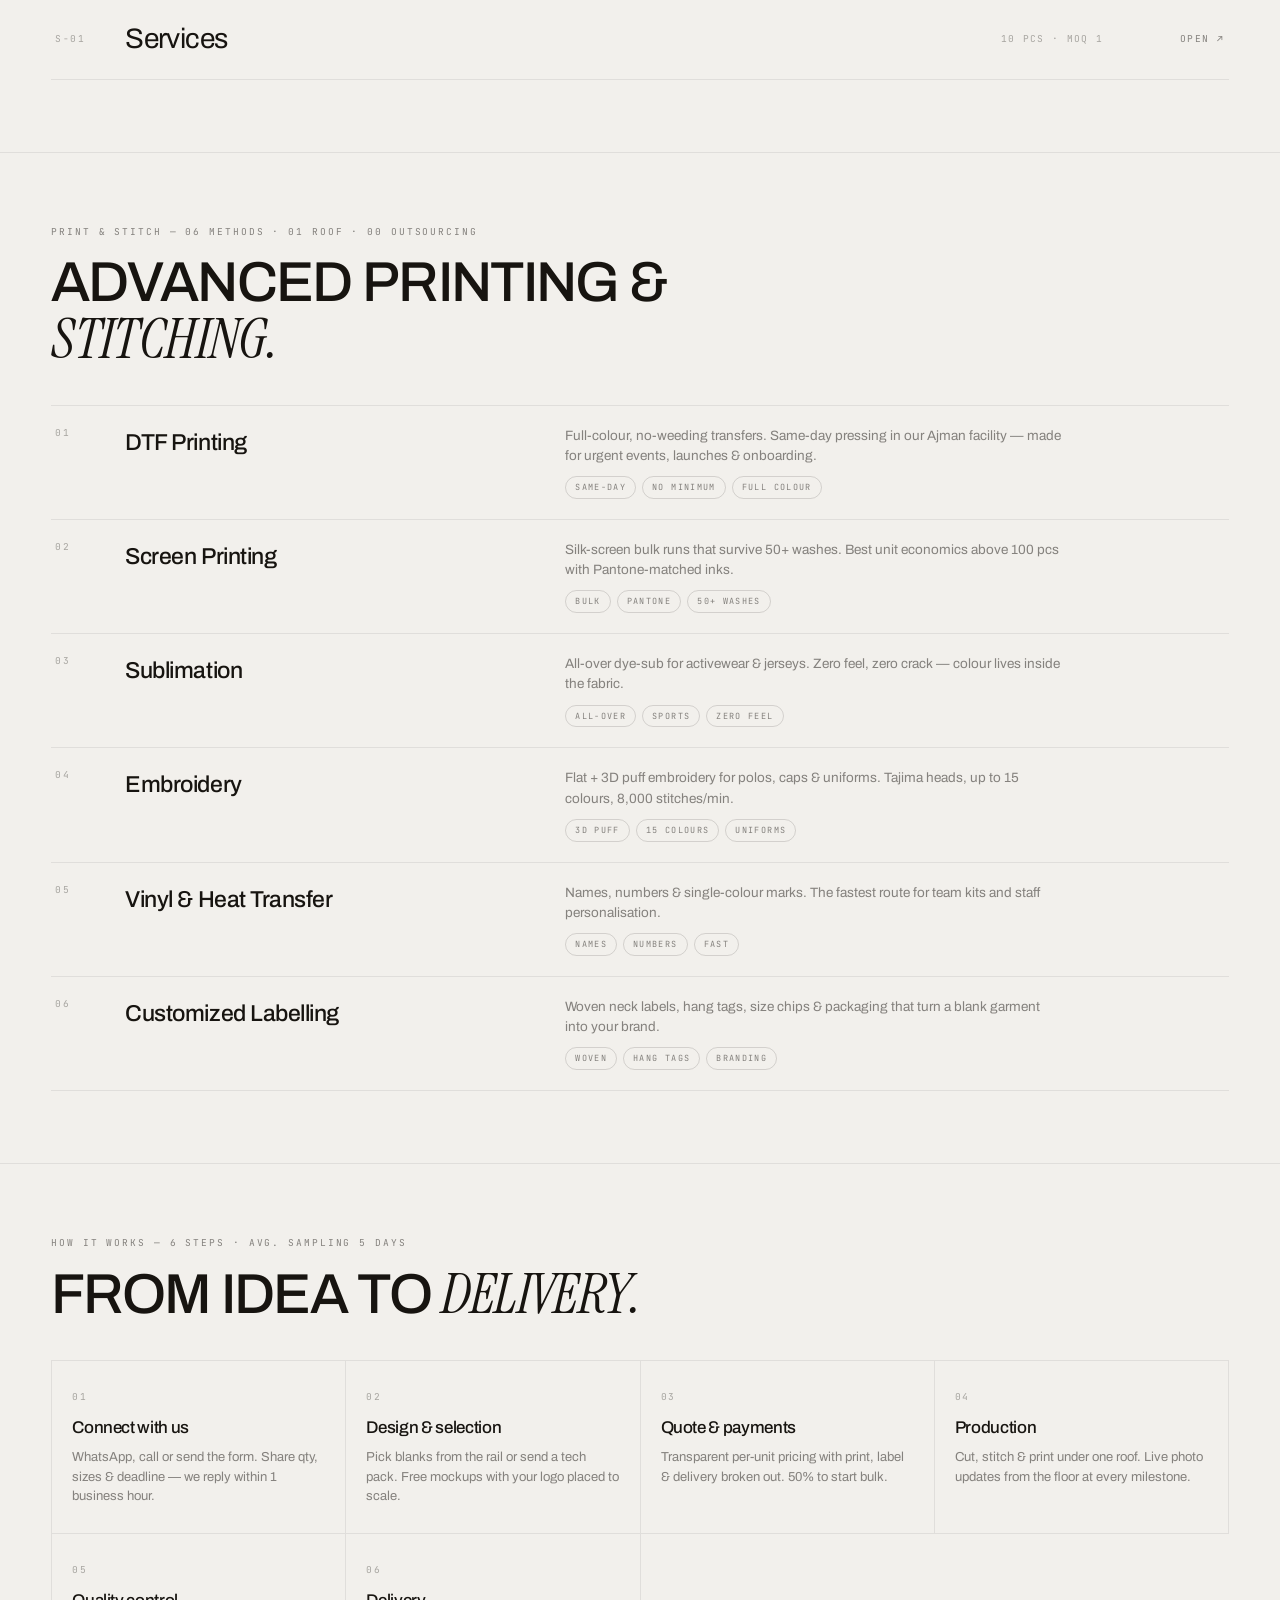
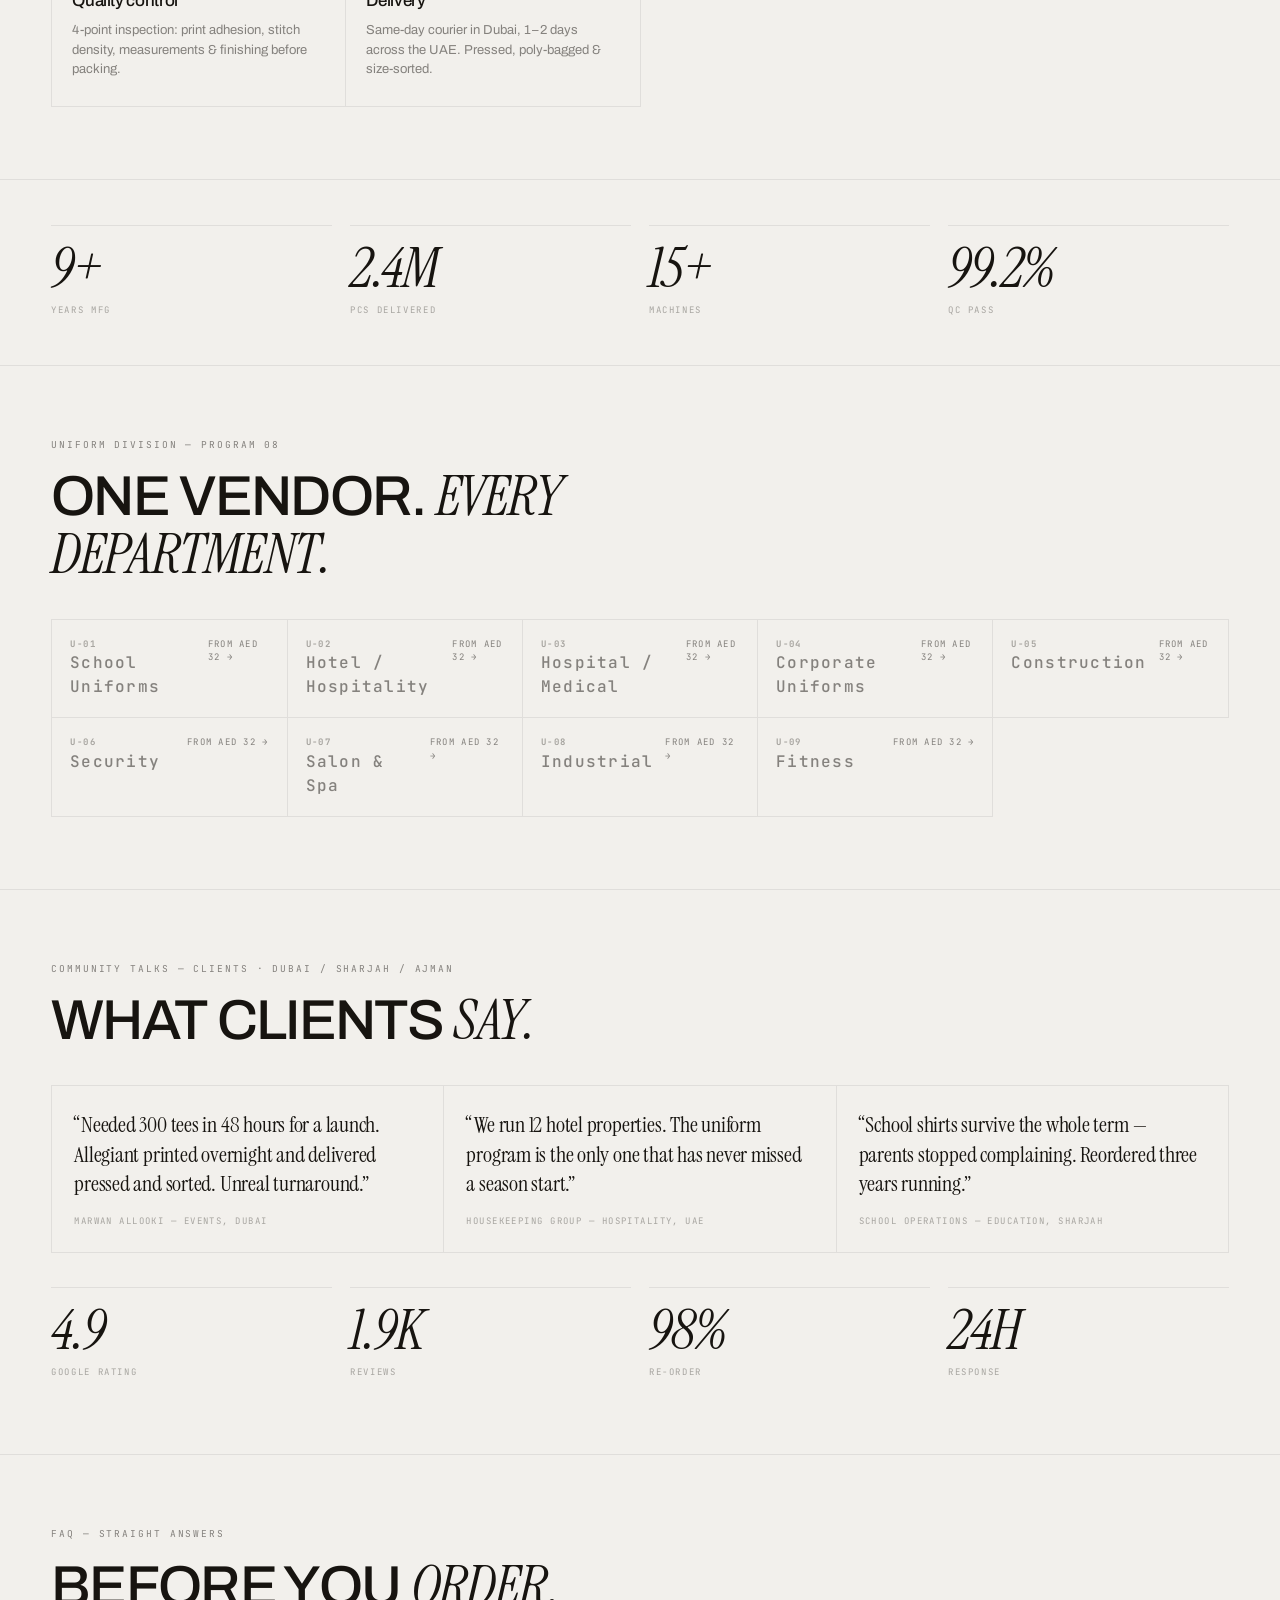
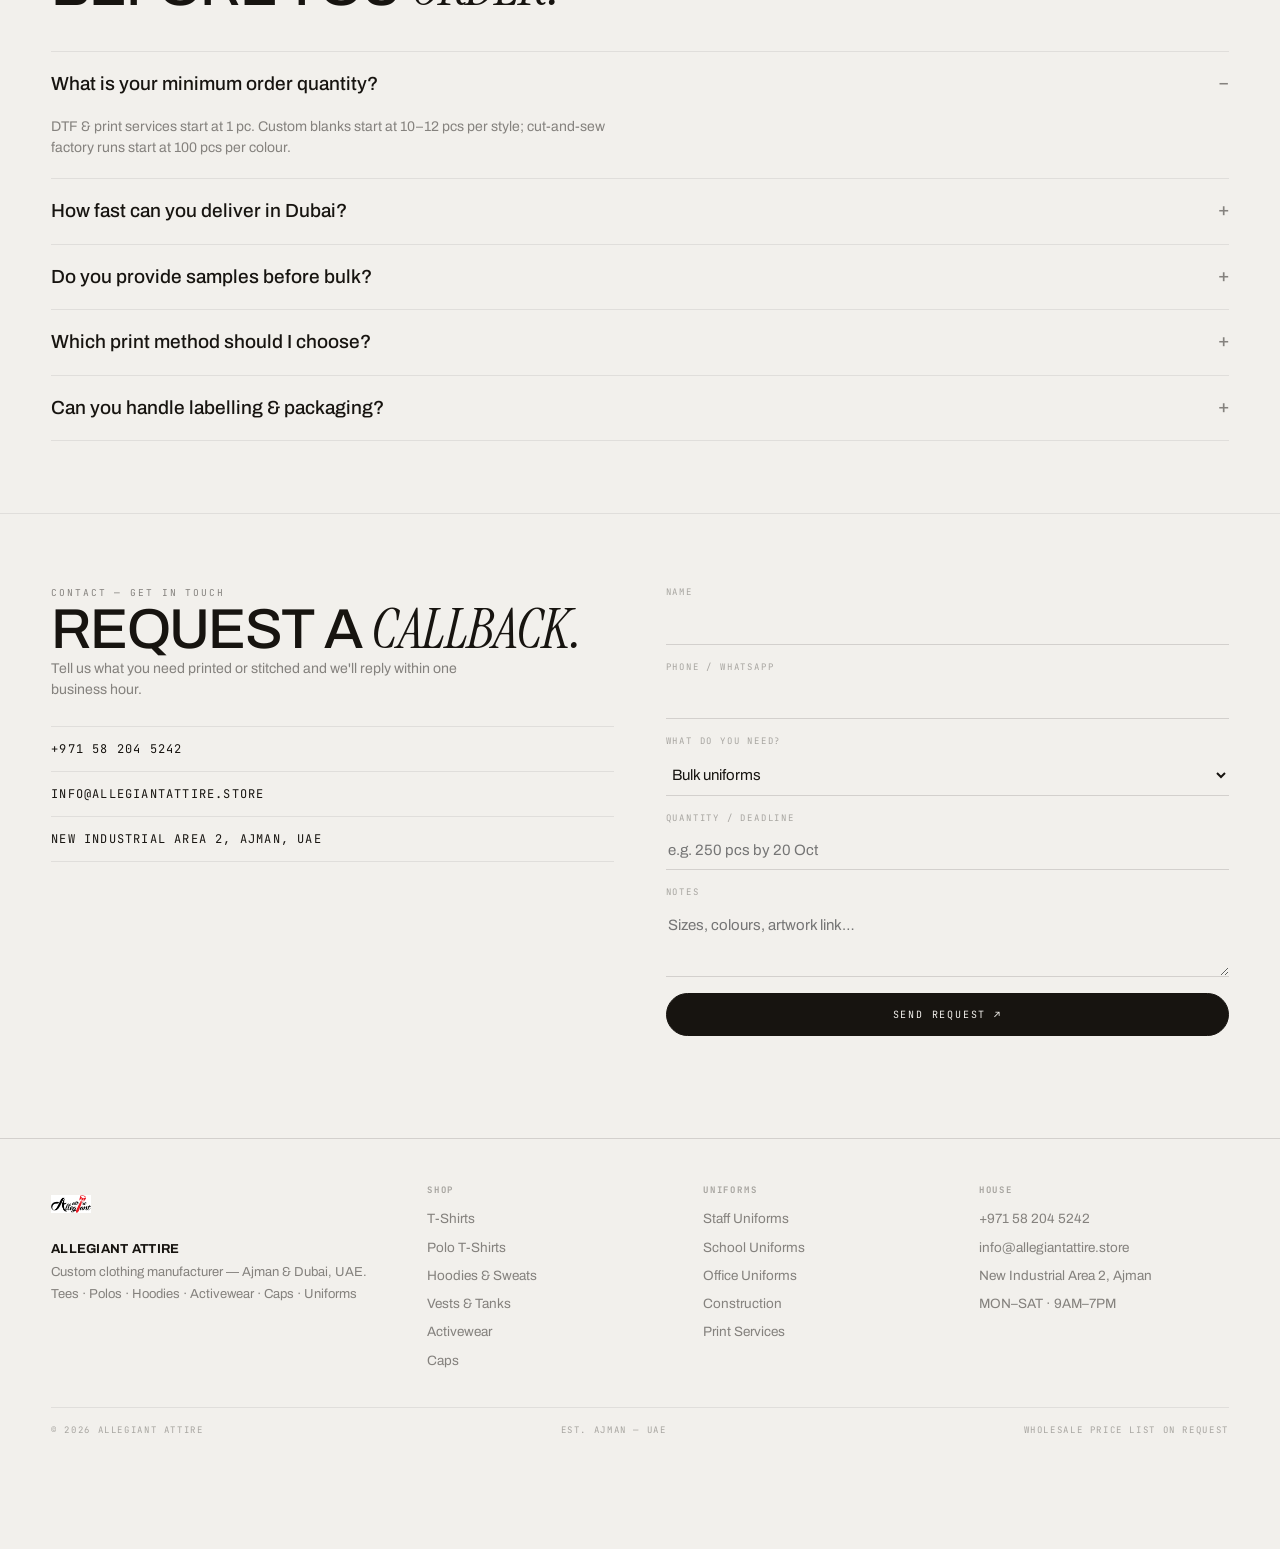
==== commit b975d695: "feat(home-v2): rebuild the rail to match the reference — hanging garments, hover lift, explore overl" ====
--- a/home-v2.html
+++ b/home-v2.html
@@ -1,456 +1,252 @@
 <!doctype html>
-<html lang="en" data-theme="light">
+<html lang="en">
   <head>
     <meta charset="UTF-8" />
     <link rel="icon" type="image/png" href="/logo.png?v=3" />
     <meta name="viewport" content="width=device-width, initial-scale=1.0" />
-    <meta name="description" content="Allegiant Attire — custom clothing manufacturing in Ajman & Dubai, UAE. Blank & printed tees, polos, hoodies, vests, activewear, caps and uniforms. In-house DTF, embroidery & cut-and-sew. Call +971582045242." />
-    <title>Allegiant Attire | Custom Clothing Mfg — Ajman, UAE</title>
+    <meta name="description" content="Allegiant Attire — custom clothing manufacturer in Ajman & Dubai, UAE. Blanks & custom apparel on the rail: tees, polos, hoodies, activewear, caps, uniforms. In-house DTF, embroidery & cut-and-sew. Call +971582045242." />
+    <title>Allegiant Attire — On the Rail | Custom Clothing Mfg, Ajman UAE</title>
     <link rel="apple-touch-icon" href="/logo.png?v=3" />
     <link rel="preconnect" href="https://fonts.googleapis.com" />
     <link rel="preconnect" href="https://fonts.gstatic.com" crossorigin />
-    <link href="https://fonts.googleapis.com/css2?family=Archivo:wght@400;600;800;900&family=JetBrains+Mono:wght@400;500;700&display=swap" rel="stylesheet" />
-    <link rel="stylesheet" href="/home-v2.css?v=1" />
-    <script src="/catalog.js?v=1" defer></script>
-    <script src="/home-v2.js?v=1" defer></script>
+    <link href="https://fonts.googleapis.com/css2?family=Archivo:wght@400;500;600;800;900&family=Instrument+Serif:ital@0;1&family=JetBrains+Mono:wght@400;500&display=swap" rel="stylesheet" />
+    <link rel="stylesheet" href="/home-v2.css?v=2" />
+    <script src="/catalog.js?v=2" defer></script>
+    <script src="/home-v2.js?v=2" defer></script>
   </head>
   <body>
-    <a class="skip" href="#main">SKIP TO CONTENT</a>
-
-    <!-- ══════════ top utility bar ══════════ -->
-    <div class="topbar">
-      <div class="shell topbar-in">
-        <span class="tb-tag">ALLEGIANT ATTIRE · WHOLESALE · AJMAN — UAE</span>
-        <span class="tb-mid">IN-HOUSE DTF · SCREEN · EMBROIDERY · CUT &amp; SEW</span>
-        <span class="tb-right">
-          <a href="tel:+971582045242">CALL: +971 58 204 5242</a>
-          <a class="tb-quote" href="#quote">GET A QUOTE</a>
-          <span class="tb-hours">MON–SAT 9–7</span>
-        </span>
-      </div>
+    <a class="skip" href="#rails">SKIP TO THE RAIL</a>
+
+    <!-- ══════════ minimal header ══════════ -->
+    <header class="top">
+      <button class="top-menu" id="menuBtn" type="button" aria-expanded="false" aria-controls="menu">
+        <span class="mi" aria-hidden="true"><i></i><i></i><i></i></span> MENU
+      </button>
+
+      <a class="top-brand" href="/home-v2.html" aria-label="Allegiant Attire — home">
+        <img src="/logo.png?v=3" alt="" />
+        <b>ALLEGIANT ATTIRE</b>
+      </a>
+
+      <div class="top-right">
+        <a class="top-shop" href="#line">SHOP <span aria-hidden="true">↗</span></a>
+        <button class="top-bag" id="bagBtn" type="button">BAG <span id="bagCount">0</span></button>
+      </div>
+    </header>
+
+    <!-- ══════════ menu panel ══════════ -->
+    <div class="menu" id="menu" aria-hidden="true">
+      <div class="menu-in">
+        <div class="menu-col">
+          <p class="lab">CATEGORIES</p>
+          <nav id="menuCats" class="menu-cats"></nav>
+        </div>
+        <div class="menu-col">
+          <p class="lab">HOUSE</p>
+          <nav class="menu-links">
+            <a href="#rails">The rail</a>
+            <a href="#services">Print &amp; stitch</a>
+            <a href="#process">How it works</a>
+            <a href="#uniforms">Uniform division</a>
+            <a href="#reviews">Clients</a>
+            <a href="#faq">FAQ</a>
+            <a href="#quote">Get a quote</a>
+          </nav>
+        </div>
+        <div class="menu-col">
+          <p class="lab">FACILITY</p>
+          <p class="menu-addr">NEW INDUSTRIAL AREA 2<br />AJMAN, UAE<br />MON–SAT · 9AM–7PM</p>
+          <p class="menu-addr"><a href="tel:+971582045242">+971 58 204 5242</a><br /><a href="mailto:info@allegiantattire.store">info@allegiantattire.store</a></p>
+          <a class="pill pill-ink" href="https://wa.me/971582045242" target="_blank" rel="noopener">WHATSAPP US ↗</a>
+        </div>
+      </div>
+      <button class="menu-close" id="menuClose" type="button" aria-label="Close menu">CLOSE ✕</button>
     </div>
 
-    <!-- ══════════ header ══════════ -->
-    <header class="hdr" id="hdr">
-      <div class="shell hdr-in">
-        <a class="brand" href="/home-v2.html" aria-label="Allegiant Attire — home">
-          <img src="/logo.png?v=3" alt="" width="46" height="46" />
-          <span class="brand-txt">
-            <b>ALLEGIANT ATTIRE</b>
-            <i>CLOTHING MANUFACTURER — UAE</i>
-          </span>
-        </a>
-
-        <nav class="nav" id="nav" aria-label="Primary">
-          <a href="#categories">CATEGORIES</a>
-          <a href="#rails">THE RAIL</a>
-          <a href="#services">SERVICES</a>
-          <a href="#process">PROCESS</a>
-          <a href="#studio">STUDIO</a>
-          <a href="#quote">CONTACT</a>
-        </nav>
-
-        <div class="hdr-act">
-          <button class="icon-btn" id="themeBtn" type="button" aria-label="Toggle dark mode" title="Toggle dark mode">
-            <span class="ico-sun">◐</span>
-          </button>
-          <button class="bag-btn" id="bagBtn" type="button" aria-label="Open order bag">
-            BAG <span class="bag-count" id="bagCount">0</span>
-          </button>
-          <a class="wa-btn" href="https://wa.me/971582045242" target="_blank" rel="noopener">WHATSAPP</a>
-          <button class="burger" id="burger" type="button" aria-label="Open menu" aria-expanded="false">
-            <span></span><span></span><span></span>
-          </button>
-        </div>
-      </div>
-      <div class="hdr-progress" id="hdrProgress" aria-hidden="true"></div>
-    </header>
-
-    <main id="main">
-      <!-- ══════════ hero ══════════ -->
-      <section class="hero">
-        <div class="shell hero-in">
-          <div class="hero-copy">
-            <p class="eyebrow">
-              <span class="eb-num">N°01</span>
-              <span>CLOTHING MFG IN-HOUSE</span>
-              <span>DTF · SAME-DAY</span>
-              <span>DUBAI / SHARJAH / ABU DHABI</span>
-            </p>
-
-            <h1 class="hero-h1">
-              YOUR ONE-STOP
-              <em>PARTNER FOR CUSTOM</em>
-              CLOTHING IN UAE
-            </h1>
-
-            <p class="hero-sub">
-              Blank &amp; custom apparel — men's, women's, kids, uniforms, caps &amp; branding.
-              Cut, stitched &amp; printed under one roof. Urgent event in hours? Our in-house DTF
-              facility prints while others quote.
-            </p>
-
-            <div class="hero-cta">
-              <a class="btn btn-solid" href="#rails">SHOP BLANKS</a>
-              <a class="btn btn-line" href="#quote">BUILD A QUOTE</a>
-            </div>
-
-            <dl class="stats" id="stats">
-              <div><dt data-count="9" data-suffix="+">0</dt><dd>YEARS MFG</dd></div>
-              <div><dt data-count="2.4" data-suffix="M">0</dt><dd>PCS DELIVERED</dd></div>
-              <div><dt data-count="1" data-prefix="" data-suffix="–2 DAY">0</dt><dd>UAE DELIVERY</dd></div>
-            </dl>
+    <main>
+      <!-- ══════════ THE RAIL ══════════ -->
+      <section class="rail" id="rails">
+        <div class="rail-labels">
+          <span class="lab">ON THE RAIL</span>
+          <span class="rail-sep" aria-hidden="true"></span>
+          <span class="lab lab-mute">ALLEGIANT ATTIRE / AJMAN — UAE</span>
+        </div>
+
+        <div class="rail-viewport" id="railViewport">
+          <div class="rail-bar" aria-hidden="true"></div>
+          <div class="rail-track" id="railTrack"></div>
+          <span class="rail-cue" id="railCue" aria-hidden="true">DRAG ⟷</span>
+        </div>
+
+        <div class="rail-caption">
+          <h2 class="rail-name" id="railName">Classic Crew Tee 01</h2>
+          <p class="rail-meta" id="railMeta">T-SHIRTS · MOQ 10 · AED 29</p>
+          <p class="rail-hint">Hover to lift · Click to explore</p>
+          <div class="rail-actions">
+            <button class="pill" id="railExplore" type="button">EXPLORE THE RAIL ↗</button>
+            <button class="pill pill-ghost" id="railOpen" type="button">OPEN CATEGORY ↗</button>
           </div>
-
-          <div class="hero-media">
-            <figure class="hero-fig">
-              <img src="https://allegiantattire.store/images/hero-apparel.webp" alt="Blank apparel hanging on the studio rail" />
-              <figcaption><b>FIG. 01 — BLANK RAIL</b><span>RAW / 240 GSM</span></figcaption>
-            </figure>
-
-            <div class="hero-urgent">
-              <p class="hu-k">URGENT ORDER?</p>
-              <p class="hu-v">Printed &amp; pressed <b>within hours.</b></p>
-              <a class="hu-a" href="#services">SERVICES →</a>
-            </div>
-
-            <div class="hero-status">
-              <span class="dot" aria-hidden="true"></span>
-              <span>FACTORY STATUS: <b>RUNNING</b></span>
-              <span class="hs-slot">SLOT 04 — DTF LINE</span>
-            </div>
-          </div>
-        </div>
-      </section>
-
-      <!-- ══════════ ticker ══════════ -->
-      <div class="ticker" aria-hidden="true">
-        <div class="ticker-track" id="tickerTrack"></div>
-      </div>
-
-      <!-- ══════════ 01 · category index ══════════ -->
-      <section class="sec" id="categories">
-        <div class="shell">
-          <header class="sec-head">
-            <div>
-              <p class="sec-eyebrow">[01] &nbsp;CATEGORY INDEX — TAP TO OPEN THE FULL CATEGORY</p>
-              <h2 class="sec-h2">BROWSE THE <em>FLOOR.</em></h2>
-            </div>
-            <p class="sec-note">
-              95 SKUs, live stock, factory-direct tiers from 12 pcs to 50k.
-              Every category ships blank or finished with your branding.
-            </p>
-          </header>
-          <div class="cat-grid" id="catGrid"></div>
-        </div>
-      </section>
-
-      <!-- ══════════ 02 · THE RAIL (tabbed, motion rail) ══════════ -->
-      <section class="sec rail-sec" id="rails">
-        <div class="shell">
-          <header class="sec-head">
-            <div>
-              <p class="sec-eyebrow">[02] &nbsp;THE RAIL — DRAG IT, IT KEEPS GLIDING</p>
-              <h2 class="sec-h2">PULL FROM <em>THE RAIL.</em></h2>
-            </div>
-            <p class="sec-note">
-              Flick through the whole line like a rail in the sample room. Hover to pause,
-              drag to scrub, use ← → to step one piece at a time.
-            </p>
-          </header>
-
-          <div class="rail-tabs" id="railTabs" role="tablist" aria-label="Product categories"></div>
-
-          <div class="rail-shell" data-rail-shell>
-            <div class="rail-bar" aria-hidden="true">
-              <span class="rb-line"></span>
-              <span class="rb-hooks" id="railHooks"></span>
-              <span class="rb-label" id="railBarLabel">RAIL — T-SHIRTS · 10 PCS</span>
-            </div>
-
-            <div class="rail-stage">
-              <div class="rail-scroll" id="railScroll" tabindex="0" role="region"
-                   aria-label="Products on the rail">
-                <div class="rail-track" id="railTrack"></div>
-              </div>
-
-              <div class="rail-cue" id="railCue" aria-hidden="true">DRAG →</div>
-            </div>
-
-            <div class="rail-foot">
-              <div class="rail-nav">
-                <button type="button" class="rn" data-rail-prev aria-label="Previous products">←</button>
-                <button type="button" class="rn" data-rail-next aria-label="Next products">→</button>
-              </div>
-              <div class="rail-progress" aria-hidden="true"><span id="railProgress"></span></div>
-              <p class="rail-count"><b id="railCount">01</b> / <span id="railTotal">10</span></p>
-              <a class="btn btn-line btn-sm" id="railOpen" href="#">OPEN CATEGORY →</a>
-            </div>
-          </div>
-        </div>
-      </section>
-
-      <!-- ══════════ 03 · fresh off the rail (endless drift) ══════════ -->
-      <section class="sec drift-sec" id="new">
-        <div class="shell">
-          <header class="sec-head">
-            <div>
-              <p class="sec-eyebrow">[03] &nbsp;FRESH OFF THE RAIL — ENDLESS GLIDE</p>
-              <h2 class="sec-h2">THIS WEEK'S <em>PICKS.</em></h2>
-            </div>
-            <p class="sec-note">One piece from every category, drifting past at sample-rail speed.</p>
-          </header>
-        </div>
-        <div class="drift-shell" data-rail-shell>
-          <div class="rail-bar" aria-hidden="true"><span class="rb-line"></span></div>
-          <div class="rail-scroll" id="driftScroll" role="region" aria-label="This week's picks">
-            <div class="rail-track" id="driftTrack"></div>
-          </div>
-          <div class="drift-fade" aria-hidden="true"></div>
-        </div>
-      </section>
-
-      <!-- ══════════ 04 · why us ══════════ -->
-      <section class="sec why-sec" id="why">
-        <div class="shell why-in">
-          <div class="why-copy">
-            <p class="sec-eyebrow">[04] &nbsp;ALLEGIANT ATTIRE — WHY US</p>
-            <h2 class="sec-h2">YOUR TRUSTED <em>CLOTHING MFG</em> PARTNER.</h2>
-            <p class="lede">
-              One of the largest wholesale suppliers of blank &amp; custom clothing in the UAE.
-              T-shirts, polos, joggers, jackets, caps, sportswear &amp; kidswear — specialised
-              expertise, high-grade fabrics, faster turnarounds and honest bulk pricing.
-            </p>
-            <ul class="why-list">
-              <li><b>Specialised Expertise</b><span>Dedicated lines for knits, wovens &amp; headwear.</span></li>
-              <li><b>High-Quality Materials</b><span>180–400 GSM certified fabrics, wash-tested.</span></li>
-              <li><b>Faster Turnarounds</b><span>Same-day DTF · 5-day sampling · 2-wk bulk.</span></li>
-              <li><b>Competitive Pricing</b><span>Factory-direct tiers from 12 pcs to 50k.</span></li>
-            </ul>
-            <div class="hero-cta">
-              <a class="btn btn-solid" href="#quote">START A PROJECT</a>
-              <a class="btn btn-line" href="#process">HOW IT WORKS ↓</a>
-            </div>
-          </div>
-
-          <div class="floor">
-            <div class="floor-top">
-              <span>UNIQUE PRODUCTION PROCESS</span>
-              <span class="floor-qc">QC PASS 99.2%</span>
-            </div>
-            <ol class="floor-steps">
-              <li><b>01</b><span>CUT</span></li>
-              <li><b>02</b><span>STITCH</span></li>
-              <li><b>03</b><span>PRINT</span></li>
-              <li><b>04</b><span>PRESS</span></li>
-              <li><b>05</b><span>PACK</span></li>
-            </ol>
-            <figure class="floor-fig">
-              <img src="https://allegiantattire.store/images/s-factory.webp" alt="Allegiant Attire factory floor in Ajman" />
-              <figcaption><b>FLOOR 02 — STITCHING + PRESS</b><span class="rec">● REC</span></figcaption>
-            </figure>
-            <div class="floor-stats">
-              <div><b data-count="15" data-suffix="+">0</b><span>MACHINES</span></div>
-              <div><b data-count="60" data-suffix="+">0</b><span>STAFF</span></div>
-              <div><b data-count="24" data-suffix="H">0</b><span>RUSH MODE</span></div>
-            </div>
-          </div>
-        </div>
-      </section>
-
-      <!-- ══════════ 05 · services ══════════ -->
+        </div>
+      </section>
+
+      <!-- ══════════ THE LINE (categories) ══════════ -->
+      <section class="sec" id="line">
+        <div class="sec-head">
+          <p class="lab">THE LINE — 95 SKUS / 11 CATEGORIES</p>
+          <h2 class="h2">BLANKS &amp; <em>CUSTOMS,</em> CUT &amp; STITCHED IN AJMAN.</h2>
+          <p class="lede">
+            Men's, women's, kids, uniforms, caps &amp; branding — printed or plain.
+            Urgent event in hours? In-house DTF prints while others quote.
+          </p>
+        </div>
+        <ol class="line" id="lineList"></ol>
+      </section>
+
+      <!-- ══════════ SERVICES ══════════ -->
       <section class="sec" id="services">
-        <div class="shell">
-          <header class="sec-head">
-            <div>
-              <p class="sec-eyebrow">[05] &nbsp;OUR SERVICE — PRINT &amp; STITCH</p>
-              <h2 class="sec-h2">ADVANCED PRINTING &amp; <em>STITCHING.</em></h2>
-            </div>
-            <p class="sec-note">06 METHODS · 01 ROOF · 00 OUTSOURCING</p>
-          </header>
-          <div class="svc-grid" id="svcGrid"></div>
-        </div>
-      </section>
-
-      <!-- ══════════ 06 · process ══════════ -->
+        <div class="sec-head">
+          <p class="lab">PRINT &amp; STITCH — 06 METHODS · 01 ROOF · 00 OUTSOURCING</p>
+          <h2 class="h2">ADVANCED PRINTING &amp; <em>STITCHING.</em></h2>
+        </div>
+        <ol class="svc-list" id="svcList"></ol>
+      </section>
+
+      <!-- ══════════ PROCESS ══════════ -->
       <section class="sec" id="process">
-        <div class="shell">
-          <header class="sec-head">
-            <div>
-              <p class="sec-eyebrow">[06] &nbsp;HOW IT WORKS — 6 STEPS</p>
-              <h2 class="sec-h2">FROM IDEA TO <em>DELIVERY.</em></h2>
-            </div>
-            <p class="sec-note">AVG. SAMPLING — 5 DAYS</p>
-          </header>
-          <ol class="proc-grid">
-            <li><b class="pg-n">01</b><span class="pg-step">STEP 01 / 06</span><h3>Connect with us</h3><p>WhatsApp, call or send the quote form. Share qty, sizes &amp; deadline — we reply within 1 business hour.</p></li>
-            <li><b class="pg-n">02</b><span class="pg-step">STEP 02 / 06</span><h3>Design &amp; selection</h3><p>Pick blanks from our catalog or send a tech pack. Free mockups with your logo placed to scale.</p></li>
-            <li><b class="pg-n">03</b><span class="pg-step">STEP 03 / 06</span><h3>Quote &amp; payments</h3><p>Transparent per-unit pricing with print, label &amp; delivery broken out. 50% to start bulk.</p></li>
-            <li><b class="pg-n">04</b><span class="pg-step">STEP 04 / 06</span><h3>Production</h3><p>Cut, stitch &amp; print under one roof. Live photo updates from the floor at every milestone.</p></li>
-            <li><b class="pg-n">05</b><span class="pg-step">STEP 05 / 06</span><h3>Quality control</h3><p>4-point inspection: print adhesion, stitch density, measurements &amp; finishing before packing.</p></li>
-            <li><b class="pg-n">06</b><span class="pg-step">STEP 06 / 06</span><h3>Delivery</h3><p>Same-day courier in Dubai, 1–2 days across UAE. Pressed, poly-bagged &amp; size-sorted.</p></li>
-          </ol>
-        </div>
-      </section>
-
-      <!-- ══════════ 07 · studio / branding ══════════ -->
-      <section class="sec studio" id="studio">
-        <div class="shell studio-in">
-          <div class="studio-copy">
-            <p class="sec-eyebrow">[07] &nbsp;— MAKE IT YOURS</p>
-            <h2 class="sec-h2">LABELING THAT <em>DEFINES YOUR BRAND.</em></h2>
-            <p class="lede">
-              Woven neck labels, printed size chips, hang tags, poly-bags &amp; outer cartons.
-              A blank becomes a brand at the labeling table.
-            </p>
-            <ul class="chips">
-              <li>WOVEN LABELS</li><li>HANG TAGS</li><li>SIZE CHIPS</li><li>POLY BAGS</li><li>CARTONS</li>
-            </ul>
-            <div class="hero-cta">
-              <a class="btn btn-solid" href="#quote">ADD LABELS TO QUOTE</a>
-              <a class="btn btn-line" href="#rails">SEE BLANKS</a>
-            </div>
-            <p class="mono-note">AA · MONO · 2026</p>
-          </div>
-          <ul class="studio-grid">
-            <li><img src="https://allegiantattire.store/images/p-polo.webp" alt="Woven neck labels" /><b>Woven neck labels</b><span>Damask · 50 DEN</span></li>
-            <li><img src="https://allegiantattire.store/images/p-tee.webp" alt="Hang tags with string" /><b>Hang tags + string</b><span>400 GSM · Foil opt.</span></li>
-            <li><img src="https://allegiantattire.store/images/p-cap.webp" alt="Cap labeling" /><b>Cap labeling</b><span>Inner tape print</span></li>
-            <li><img src="https://allegiantattire.store/images/p-hoodie.webp" alt="Size and care chips" /><b>Size &amp; care chips</b><span>Side-seam print</span></li>
+        <div class="sec-head">
+          <p class="lab">HOW IT WORKS — 6 STEPS · AVG. SAMPLING 5 DAYS</p>
+          <h2 class="h2">FROM IDEA TO <em>DELIVERY.</em></h2>
+        </div>
+        <ol class="proc" id="procList">
+          <li><b>01</b><h3>Connect with us</h3><p>WhatsApp, call or send the form. Share qty, sizes &amp; deadline — we reply within 1 business hour.</p></li>
+          <li><b>02</b><h3>Design &amp; selection</h3><p>Pick blanks from the rail or send a tech pack. Free mockups with your logo placed to scale.</p></li>
+          <li><b>03</b><h3>Quote &amp; payments</h3><p>Transparent per-unit pricing with print, label &amp; delivery broken out. 50% to start bulk.</p></li>
+          <li><b>04</b><h3>Production</h3><p>Cut, stitch &amp; print under one roof. Live photo updates from the floor at every milestone.</p></li>
+          <li><b>05</b><h3>Quality control</h3><p>4-point inspection: print adhesion, stitch density, measurements &amp; finishing before packing.</p></li>
+          <li><b>06</b><h3>Delivery</h3><p>Same-day courier in Dubai, 1–2 days across the UAE. Pressed, poly-bagged &amp; size-sorted.</p></li>
+        </ol>
+      </section>
+
+      <!-- ══════════ NUMBERS ══════════ -->
+      <section class="sec num-sec">
+        <div class="nums">
+          <div><b data-count="9" data-suffix="+">0</b><span>YEARS MFG</span></div>
+          <div><b data-count="2.4" data-suffix="M">0</b><span>PCS DELIVERED</span></div>
+          <div><b data-count="15" data-suffix="+">0</b><span>MACHINES</span></div>
+          <div><b data-count="99.2" data-suffix="%">0</b><span>QC PASS</span></div>
+        </div>
+      </section>
+
+      <!-- ══════════ UNIFORMS ══════════ -->
+      <section class="sec" id="uniforms">
+        <div class="sec-head">
+          <p class="lab">UNIFORM DIVISION — PROGRAM 08</p>
+          <h2 class="h2">ONE VENDOR. <em>EVERY DEPARTMENT.</em></h2>
+        </div>
+        <ul class="uni" id="uniList"></ul>
+      </section>
+
+      <!-- ══════════ CLIENTS ══════════ -->
+      <section class="sec" id="reviews">
+        <div class="sec-head">
+          <p class="lab">COMMUNITY TALKS — CLIENTS · DUBAI / SHARJAH / AJMAN</p>
+          <h2 class="h2">WHAT CLIENTS <em>SAY.</em></h2>
+        </div>
+        <ul class="quotes">
+          <li>
+            <p>“Needed 300 tees in 48 hours for a launch. Allegiant printed overnight and delivered pressed and sorted. Unreal turnaround.”</p>
+            <span>MARWAN ALLOOKI — EVENTS, DUBAI</span>
+          </li>
+          <li>
+            <p>“We run 12 hotel properties. The uniform program is the only one that has never missed a season start.”</p>
+            <span>HOUSEKEEPING GROUP — HOSPITALITY, UAE</span>
+          </li>
+          <li>
+            <p>“School shirts survive the whole term — parents stopped complaining. Reordered three years running.”</p>
+            <span>SCHOOL OPERATIONS — EDUCATION, SHARJAH</span>
+          </li>
+        </ul>
+        <div class="nums nums-tight">
+          <div><b>4.9</b><span>GOOGLE RATING</span></div>
+          <div><b>1.9K</b><span>REVIEWS</span></div>
+          <div><b>98%</b><span>RE-ORDER</span></div>
+          <div><b>24H</b><span>RESPONSE</span></div>
+        </div>
+      </section>
+
+      <!-- ══════════ FAQ ══════════ -->
+      <section class="sec" id="faq">
+        <div class="sec-head">
+          <p class="lab">FAQ — STRAIGHT ANSWERS</p>
+          <h2 class="h2">BEFORE YOU <em>ORDER.</em></h2>
+        </div>
+        <div class="faq">
+          <details open>
+            <summary>What is your minimum order quantity?</summary>
+            <p>DTF &amp; print services start at 1 pc. Custom blanks start at 10–12 pcs per style; cut-and-sew factory runs start at 100 pcs per colour.</p>
+          </details>
+          <details>
+            <summary>How fast can you deliver in Dubai?</summary>
+            <p>Same-day DTF pressing on ready blanks, 5–7 days for sampling, 2–3 weeks for bulk. Dubai courier is same-day, 1–2 days across the UAE.</p>
+          </details>
+          <details>
+            <summary>Do you provide samples before bulk?</summary>
+            <p>Yes — a pre-production sample with your artwork and labels is approved before the bulk run starts, usually within 5 days.</p>
+          </details>
+          <details>
+            <summary>Which print method should I choose?</summary>
+            <p>DTF for full-colour, urgent or low quantities; screen print for large single-colour runs; sublimation for all-over activewear; embroidery for polos, caps and uniforms.</p>
+          </details>
+          <details>
+            <summary>Can you handle labelling &amp; packaging?</summary>
+            <p>Woven neck labels, size chips, hang tags, poly-bags and outer cartons — printed, sewn and packed in-house.</p>
+          </details>
+        </div>
+      </section>
+
+      <!-- ══════════ QUOTE ══════════ -->
+      <section class="sec quote" id="quote">
+        <div class="quote-copy">
+          <p class="lab">CONTACT — GET IN TOUCH</p>
+          <h2 class="h2">REQUEST A <em>CALLBACK.</em></h2>
+          <p class="lede">Tell us what you need printed or stitched and we'll reply within one business hour.</p>
+          <ul class="quote-contacts">
+            <li><a href="tel:+971582045242">+971 58 204 5242</a></li>
+            <li><a href="mailto:info@allegiantattire.store">INFO@ALLEGIANTATTIRE.STORE</a></li>
+            <li><a href="https://maps.google.com/?q=New+Industrial+Area+2,+Ajman,+UAE" target="_blank" rel="noopener">NEW INDUSTRIAL AREA 2, AJMAN, UAE</a></li>
           </ul>
         </div>
-      </section>
-
-      <!-- ══════════ 08 · uniforms division ══════════ -->
-      <section class="sec uni-sec" id="uniforms">
-        <div class="shell uni-in">
-          <figure class="uni-fig">
-            <img src="https://allegiantattire.store/images/p-uniform.webp" alt="Uniform rail" />
-            <figcaption>PROGRAM 08 — UNIFORMS</figcaption>
-            <p class="uni-claim">ONE VENDOR.<br />EVERY DEPARTMENT.</p>
-            <a class="btn btn-solid btn-sm" href="#quote">UNIFORM QUOTE</a>
-          </figure>
-          <ul class="uni-list" id="uniList"></ul>
-        </div>
-      </section>
-
-      <!-- ══════════ 09 · reviews ══════════ -->
-      <section class="sec rev-sec" id="reviews">
-        <div class="shell">
-          <header class="sec-head">
-            <div>
-              <p class="sec-eyebrow">[09] &nbsp;COMMUNITY TALKS — CLIENT FEEDBACK</p>
-              <h2 class="sec-h2">WHAT CLIENTS <em>SAY.</em></h2>
-            </div>
-            <p class="sec-note">SERVING UAE BRANDS</p>
-          </header>
-          <div class="rev-grid">
-            <blockquote class="rev-card">
-              <p>“Needed 300 tees in 48 hours for a launch. Allegiant printed overnight and delivered pressed and sorted. Unreal turnaround.”</p>
-              <footer><b>MA</b><span><b>Marwan Allooki</b><i>EVENTS — DUBAI</i></span></footer>
-            </blockquote>
-            <blockquote class="rev-card">
-              <p>“We run 12 hotel properties. The uniform program is the only one that has never missed a season start.”</p>
-              <footer><b>HK</b><span><b>Housekeeping Group</b><i>HOSPITALITY — UAE</i></span></footer>
-            </blockquote>
-            <blockquote class="rev-card">
-              <p>“School shirts survive the whole term — parents stopped complaining. Reordered three years running.”</p>
-              <footer><b>SCH</b><span><b>School Operations</b><i>EDUCATION — SHARJAH</i></span></footer>
-            </blockquote>
-          </div>
-          <div class="rev-stats">
-            <div><b>4.9</b><span>GOOGLE RATING</span></div>
-            <div><b>1.9K</b><span>REVIEWS</span></div>
-            <div><b>98%</b><span>RE-ORDER</span></div>
-            <div><b>24H</b><span>RESPONSE</span></div>
-          </div>
-        </div>
-      </section>
-
-      <!-- ══════════ 10 · faq ══════════ -->
-      <section class="sec" id="faq">
-        <div class="shell faq-in">
-          <header class="sec-head">
-            <div>
-              <p class="sec-eyebrow">[10] &nbsp;FAQ — STRAIGHT ANSWERS</p>
-              <h2 class="sec-h2">BEFORE YOU <em>ORDER.</em></h2>
-            </div>
-          </header>
-          <div class="faq-list">
-            <details open>
-              <summary>What is your minimum order quantity?</summary>
-              <p>DTF &amp; print services start at 1 pc. Custom blanks start at 10–12 pcs per style; cut-and-sew factory runs start at 100 pcs per color.</p>
-            </details>
-            <details>
-              <summary>How fast can you deliver in Dubai?</summary>
-              <p>Same-day DTF pressing on ready blanks, 5–7 days for sampling, 2–3 weeks for bulk production. Dubai courier is same-day, 1–2 days across the UAE.</p>
-            </details>
-            <details>
-              <summary>Do you provide samples before bulk?</summary>
-              <p>Yes. A pre-production sample with your artwork and labels is approved before the bulk run starts — usually within 5 days.</p>
-            </details>
-            <details>
-              <summary>Which print method should I choose?</summary>
-              <p>DTF for full-colour, urgent or low quantities; screen print for large single-colour runs; sublimation for all-over activewear; embroidery for polos, caps and uniforms.</p>
-            </details>
-            <details>
-              <summary>Can you handle labeling &amp; packaging?</summary>
-              <p>Woven neck labels, size chips, hang tags, poly-bags and outer cartons — printed, sewn and packed in-house.</p>
-            </details>
-          </div>
-        </div>
-      </section>
-
-      <!-- ══════════ 11 · quote ══════════ -->
-      <section class="sec cta-sec" id="quote">
-        <div class="shell cta-in">
-          <div class="cta-copy">
-            <p class="sec-eyebrow">[11] &nbsp;CONTACT — GET IN TOUCH</p>
-            <h2 class="sec-h2">REQUEST A <em>CALLBACK.</em></h2>
-            <p class="lede">Tell us what you need printed or stitched and we'll reply within one business hour.</p>
-            <ul class="cta-contacts">
-              <li><a href="tel:+971582045242">+971 58 204 5242</a></li>
-              <li><a href="mailto:info@allegiantattire.store">INFO@ALLEGIANTATTIRE.STORE</a></li>
-              <li><a href="https://maps.google.com/?q=New+Industrial+Area+2,+Ajman,+UAE" target="_blank" rel="noopener">NEW INDUSTRIAL AREA 2, AJMAN, UAE</a></li>
-            </ul>
-            <a class="wa-btn wa-btn-lg" href="https://wa.me/971582045242" target="_blank" rel="noopener">CHAT ON WHATSAPP — REPLIES &lt; 1 HOUR</a>
-          </div>
-
-          <form class="form" id="quoteForm" novalidate>
-            <div class="f-row">
-              <label class="f-field"><span>NAME</span><input name="name" type="text" autocomplete="name" placeholder="Your name" required /></label>
-              <label class="f-field"><span>PHONE / WHATSAPP</span><input name="phone" type="tel" autocomplete="tel" placeholder="+971 …" required /></label>
-            </div>
-            <label class="f-field"><span>WHAT DO YOU NEED?</span>
-              <select name="need">
-                <option>Bulk uniforms</option>
-                <option>Custom T-shirts</option>
-                <option>Hoodies / merch</option>
-                <option>Caps &amp; embroidery</option>
-                <option>Activewear</option>
-                <option>Kids line</option>
-                <option>Other</option>
-              </select>
-            </label>
-            <label class="f-field"><span>QUANTITY / DEADLINE</span><input name="qty" type="text" placeholder="e.g. 250 pcs by 20 Oct" /></label>
-            <label class="f-field"><span>NOTES</span><textarea name="notes" rows="3" placeholder="Sizes, colours, artwork link…"></textarea></label>
-            <button class="btn btn-solid btn-full" type="submit">SEND REQUEST</button>
-            <p class="f-note" id="quoteMsg" role="status"></p>
-            <p class="mono-note">OR SEND ARTWORK DIRECTLY ON WHATSAPP — FREE DIGITAL PROOF BEFORE PRINT.</p>
-          </form>
-        </div>
+        <form class="form" id="quoteForm" novalidate>
+          <label class="f"><span>NAME</span><input name="name" type="text" autocomplete="name" required /></label>
+          <label class="f"><span>PHONE / WHATSAPP</span><input name="phone" type="tel" autocomplete="tel" required /></label>
+          <label class="f"><span>WHAT DO YOU NEED?</span>
+            <select name="need">
+              <option>Bulk uniforms</option>
+              <option>Custom T-shirts</option>
+              <option>Hoodies / merch</option>
+              <option>Caps &amp; embroidery</option>
+              <option>Activewear</option>
+              <option>Kidswear</option>
+              <option>Other</option>
+            </select>
+          </label>
+          <label class="f"><span>QUANTITY / DEADLINE</span><input name="qty" type="text" placeholder="e.g. 250 pcs by 20 Oct" /></label>
+          <label class="f"><span>NOTES</span><textarea name="notes" rows="3" placeholder="Sizes, colours, artwork link…"></textarea></label>
+          <button class="pill pill-ink pill-wide" type="submit">SEND REQUEST ↗</button>
+          <p class="f-note" id="quoteMsg" role="status"></p>
+        </form>
       </section>
     </main>
 
     <!-- ══════════ footer ══════════ -->
-    <footer class="ftr">
-      <div class="shell ftr-in">
-        <div class="ftr-brand">
-          <img src="/logo.png?v=3" alt="Allegiant Attire" width="72" height="72" />
-          <p><b>ALLEGIANT ATTIRE</b><br />Custom clothing manufacturer — Ajman &amp; Dubai, UAE.<br />T-shirts · Polos · Hoodies · Uniforms · Caps · DTF · Embroidery.</p>
-        </div>
-        <nav class="ftr-col" aria-label="Categories">
-          <b>CATEGORIES</b>
+    <footer class="foot">
+      <div class="foot-in">
+        <div class="foot-brand">
+          <img src="/logo.png?v=3" alt="Allegiant Attire" />
+          <p><b>ALLEGIANT ATTIRE</b><br />Custom clothing manufacturer — Ajman &amp; Dubai, UAE.<br />Tees · Polos · Hoodies · Activewear · Caps · Uniforms</p>
+        </div>
+        <nav class="foot-col" aria-label="Shop">
+          <b>SHOP</b>
           <a href="#rails" data-jump="t-shirts">T-Shirts</a>
           <a href="#rails" data-jump="polo-t-shirts">Polo T-Shirts</a>
           <a href="#rails" data-jump="hoodies-sweats">Hoodies &amp; Sweats</a>
@@ -458,7 +254,7 @@
           <a href="#rails" data-jump="activewear">Activewear</a>
           <a href="#rails" data-jump="caps">Caps</a>
         </nav>
-        <nav class="ftr-col" aria-label="Uniforms">
+        <nav class="foot-col" aria-label="Uniforms">
           <b>UNIFORMS</b>
           <a href="#rails" data-jump="uniforms">Staff Uniforms</a>
           <a href="#rails" data-jump="school-uniforms">School Uniforms</a>
@@ -466,42 +262,78 @@
           <a href="#rails" data-jump="construction-uniforms">Construction</a>
           <a href="#services">Print Services</a>
         </nav>
-        <div class="ftr-col">
-          <b>COMPANY</b>
+        <div class="foot-col">
+          <b>HOUSE</b>
           <a href="tel:+971582045242">+971 58 204 5242</a>
           <a href="mailto:info@allegiantattire.store">info@allegiantattire.store</a>
           <a href="https://maps.google.com/?q=New+Industrial+Area+2,+Ajman,+UAE" target="_blank" rel="noopener">New Industrial Area 2, Ajman</a>
-          <span class="ftr-hours">MON–SAT · 9AM–7PM</span>
-        </div>
-      </div>
-      <div class="shell ftr-bar">
-        <span>© <span id="yr">2026</span> ALLEGIANT ATTIRE — ALL RIGHTS RESERVED</span>
-        <span>WHOLESALE PRICE LIST — IN YOUR INBOX</span>
-        <a href="https://wa.me/971582045242" target="_blank" rel="noopener">WHATSAPP</a>
+          <span class="foot-hours">MON–SAT · 9AM–7PM</span>
+        </div>
+      </div>
+      <div class="foot-bar">
+        <span>© <span id="yr">2026</span> ALLEGIANT ATTIRE</span>
+        <span>EST. AJMAN — UAE</span>
+        <span>WHOLESALE PRICE LIST ON REQUEST</span>
       </div>
     </footer>
+
+    <!-- ══════════ product overlay ══════════ -->
+    <div class="pov" id="pov" role="dialog" aria-modal="true" aria-label="Product detail" aria-hidden="true">
+      <div class="pov-scrim" id="povScrim"></div>
+      <div class="pov-card">
+        <div class="pov-top">
+          <span class="lab" id="povSku">SKU</span>
+          <button class="pov-close" id="povClose" type="button">CLOSE ✕</button>
+        </div>
+        <div class="pov-media">
+          <div class="pov-hang" id="povHang"></div>
+          <span class="pov-view-tag" id="povViewTag">FRONT</span>
+        </div>
+        <div class="pov-info">
+          <h3 class="pov-name" id="povName">—</h3>
+          <p class="lab" id="povMeta">—</p>
+          <div class="pov-views">
+            <button type="button" class="view-btn is-on" data-view="front">FRONT</button>
+            <button type="button" class="view-btn" data-view="back">BACK</button>
+          </div>
+          <p class="pov-note" id="povNote">Sizes XS–3XL · fabric and colour cards sent on WhatsApp.</p>
+          <div class="pov-actions">
+            <a class="pill" id="povShop" href="#" target="_blank" rel="noopener">VIEW IN THE SHOP ↗</a>
+            <button class="pill pill-ink" id="povAdd" type="button">ADD TO BAG</button>
+            <a class="pill" id="povWa" href="https://wa.me/971582045242" target="_blank" rel="noopener">WHATSAPP QUOTE</a>
+          </div>
+        </div>
+      </div>
+    </div>
 
     <!-- ══════════ bag drawer ══════════ -->
     <aside class="drawer" id="bagDrawer" aria-hidden="true" aria-label="Order bag">
       <header class="dr-head">
-        <b>YOUR ORDER BAG</b>
+        <span class="lab">YOUR ORDER BAG</span>
         <button type="button" class="dr-x" id="bagClose" aria-label="Close bag">✕</button>
       </header>
       <div class="dr-body" id="bagBody"></div>
       <footer class="dr-foot">
-        <p class="dr-total"><span>ESTIMATE</span><b id="bagTotal">AED 0</b></p>
-        <p class="mono-note">MOQ REMINDERS ARE CHECKED ON WHATSAPP BEFORE PRODUCTION.</p>
-        <a class="wa-btn wa-btn-lg" id="bagOrder" href="https://wa.me/971582045242" target="_blank" rel="noopener">SEND ORDER ON WHATSAPP</a>
-        <button type="button" class="btn btn-line btn-full" id="bagClear">CLEAR BAG</button>
+        <p class="dr-total"><span class="lab">ESTIMATE</span><b id="bagTotal">AED 0</b></p>
+        <p class="dr-note">MOQ is confirmed on WhatsApp before production. Delivery quoted per emirate.</p>
+        <a class="pill pill-wa" id="bagOrder" href="https://wa.me/971582045242" target="_blank" rel="noopener">SEND ORDER ON WHATSAPP ↗</a>
+        <button type="button" class="pill pill-ghost" id="bagClear">CLEAR BAG</button>
       </footer>
     </aside>
 
-    <!-- ══════════ quick view ══════════ -->
-    <div class="qv" id="qv" aria-hidden="true" role="dialog" aria-modal="true" aria-label="Product quick view">
-      <div class="qv-card" id="qvCard"></div>
+    <div class="scrim" id="scrim"></div>
+    <div class="toast" id="toast" role="status" aria-live="polite"></div>
+
+    <!-- ══════════ marquee tray ══════════ -->
+    <div class="tray">
+      <div class="tray-track" id="trayTrack"></div>
+      <button class="tray-badge" id="toTop" type="button" aria-label="Back to the top">
+        <svg viewBox="0 0 90 90" aria-hidden="true">
+          <defs><path id="circ" d="M45,45 m-33,0 a33,33 0 1,1 66,0 a33,33 0 1,1 -66,0" /></defs>
+          <text><textPath href="#circ" startOffset="0">ON THE RAIL · ALLEGIANT ATTIRE · AJMAN UAE · </textPath></text>
+        </svg>
+        <span aria-hidden="true">↑</span>
+      </button>
     </div>
-
-    <div class="toast" id="toast" role="status" aria-live="polite"></div>
-    <div class="scrim" id="scrim"></div>
   </body>
 </html>
--- a/home-v2.css
+++ b/home-v2.css
@@ -1,530 +1,479 @@
 /* ==========================================================================
-   ALLEGIANT ATTIRE — home-v2.css
-   Editorial / industrial design system + the rail (product carousel) styles.
-   Pairs with home-v2.html, catalog.js, home-v2.js
+   ALLEGIANT ATTIRE — home-v2.css  (rail edition)
+   Reference language: warm off-white, hairline rules, chrome rail with
+   garments on wooden hangers, tiny mono labels, serif-italic product names,
+   accent marquee tray pinned to the bottom of the viewport.
    ========================================================================== */
 
-/* ── 1. tokens ───────────────────────────────────────────────────────────── */
+/* ── tokens ──────────────────────────────────────────────────────────────── */
 :root {
-  --bg: #ffffff;
-  --fg: #0a0a0a;
-  --panel: #f4f3f0;
-  --panel-2: #ebe9e4;
-  --mute: rgba(10, 10, 10, 0.56);
-  --line: #0a0a0a;
-  --line-soft: rgba(10, 10, 10, 0.16);
-  --inv-bg: #0a0a0a;
-  --inv-fg: #ffffff;
-  --green: #22c55e;
-  --hot: #e63946;
+  --bg: #f2f0ec;
+  --bg-2: #eae7e1;
+  --ink: #171410;
+  --mute: rgba(23, 20, 16, 0.5);
+  --mute-2: rgba(23, 20, 16, 0.34);
+  --hair: rgba(23, 20, 16, 0.14);
+  --hair-2: rgba(23, 20, 16, 0.08);
+  --accent: #ec5b1e;
+  --wa: #22c55e;
   --mono: "JetBrains Mono", ui-monospace, SFMono-Regular, Menlo, monospace;
-  --disp: "Archivo", "Helvetica Neue", Arial, sans-serif;
-  --bw: 2px;
-  --shell: 1440px;
-  --pad: clamp(16px, 3vw, 44px);
-  --rail-gap: clamp(12px, 1.4vw, 20px);
+  --sans: "Archivo", "Helvetica Neue", Helvetica, Arial, sans-serif;
+  --serif: "Instrument Serif", "Times New Roman", Georgia, serif;
+  --pad: clamp(16px, 4vw, 64px);
+  --tray: 36px;
   --ease: cubic-bezier(0.22, 0.61, 0.36, 1);
-}
-html[data-theme="dark"] {
-  --bg: #0b0b0b;
-  --fg: #f7f7f7;
-  --panel: #141414;
-  --panel-2: #1c1c1c;
-  --mute: rgba(247, 247, 247, 0.6);
-  --line: #f7f7f7;
-  --line-soft: rgba(247, 247, 247, 0.2);
-  --inv-bg: #f7f7f7;
-  --inv-fg: #0b0b0b;
 }
 
 * { box-sizing: border-box; }
 html { -webkit-text-size-adjust: 100%; scroll-behavior: smooth; }
 body {
   margin: 0;
+  padding-bottom: var(--tray);
   background: var(--bg);
-  color: var(--fg);
-  font-family: var(--disp);
+  color: var(--ink);
+  font-family: var(--sans);
   font-size: 16px;
   line-height: 1.5;
   overflow-x: hidden;
-  transition: background 0.3s var(--ease), color 0.3s var(--ease);
 }
 img { max-width: 100%; display: block; }
 a { color: inherit; text-decoration: none; }
 button { font: inherit; color: inherit; }
-h1, h2, h3, p, dl, dd, dt, ol, ul, figure, blockquote { margin: 0; padding: 0; }
-ol, ul { list-style: none; }
+h1, h2, h3, p, ul, ol, li, figure, blockquote { margin: 0; padding: 0; }
+ul, ol { list-style: none; }
 em { font-style: normal; }
-.shell { width: 100%; max-width: var(--shell); margin: 0 auto; padding: 0 var(--pad); }
-.skip {
-  position: absolute; left: -9999px; top: 0; z-index: 100;
-  background: var(--fg); color: var(--bg); padding: 10px 14px; font-family: var(--mono); font-size: 11px;
-}
+::selection { background: var(--accent); color: #fff; }
+:focus-visible { outline: 2px solid var(--accent); outline-offset: 3px; }
+.skip { position: absolute; left: -9999px; top: 0; background: var(--ink); color: var(--bg); padding: 10px 14px; font-family: var(--mono); font-size: 11px; z-index: 200; }
 .skip:focus { left: 12px; top: 12px; }
-:focus-visible { outline: 3px solid var(--fg); outline-offset: 2px; }
-.mono-note { font-family: var(--mono); font-size: 10px; letter-spacing: 0.16em; color: var(--mute); }
-
-/* ── 2. buttons ──────────────────────────────────────────────────────────── */
-.btn {
+
+.lab {
+  font-family: var(--mono);
+  font-size: 9.5px;
+  letter-spacing: 0.2em;
+  text-transform: uppercase;
+  color: var(--mute);
+}
+.lab-mute { color: var(--mute-2); }
+.h2 {
+  font-size: clamp(28px, 4.4vw, 58px);
+  font-weight: 500;
+  letter-spacing: -0.03em;
+  line-height: 1.0;
+  text-transform: uppercase;
+  max-width: 22ch;
+}
+.h2 em, .h2 i { font-family: var(--serif); font-style: italic; font-weight: 400; text-transform: none; letter-spacing: -0.01em; }
+.lede { color: var(--mute); font-size: clamp(14px, 1.1vw, 16px); max-width: 54ch; }
+
+/* ── pills ───────────────────────────────────────────────────────────────── */
+.pill {
   display: inline-flex; align-items: center; justify-content: center; gap: 8px;
-  padding: 15px 26px; border: var(--bw) solid var(--line);
-  font-family: var(--mono); font-size: 11px; font-weight: 700; letter-spacing: 0.18em;
-  cursor: pointer; background: transparent; color: var(--fg);
-  transition: transform 0.18s var(--ease), background 0.18s var(--ease), color 0.18s var(--ease);
-}
-.btn-solid { background: var(--inv-bg); color: var(--inv-fg); }
-.btn-solid:hover { transform: translate(-2px, -2px); box-shadow: 4px 4px 0 var(--fg); }
-.btn-line:hover { background: var(--inv-bg); color: var(--inv-fg); }
-.btn-sm { padding: 11px 16px; font-size: 10px; }
-.btn-full { width: 100%; }
-.wa-btn {
-  display: inline-flex; align-items: center; justify-content: center; gap: 8px;
-  padding: 13px 18px; background: var(--green); color: #04140a;
-  border: var(--bw) solid var(--line); font-family: var(--mono); font-size: 11px;
-  font-weight: 700; letter-spacing: 0.16em; cursor: pointer;
-  transition: transform 0.18s var(--ease), box-shadow 0.18s var(--ease), filter 0.18s var(--ease);
-}
-.wa-btn:hover { transform: translate(-2px, -2px); box-shadow: 4px 4px 0 var(--fg); }
-.wa-btn-lg { padding: 16px 22px; font-size: 12px; width: 100%; }
-
-/* ── 3. top bar + header ─────────────────────────────────────────────────── */
-.topbar { background: var(--inv-bg); color: var(--inv-fg); font-family: var(--mono); font-size: 10px; letter-spacing: 0.14em; }
-.topbar-in { display: flex; align-items: center; justify-content: space-between; gap: 16px; height: 34px; }
-.tb-mid { opacity: 0.65; }
-.tb-right { display: flex; align-items: center; gap: 16px; }
-.tb-right a:hover { text-decoration: underline; }
-.tb-quote { border-bottom: 1px solid currentColor; }
-.tb-hours { opacity: 0.65; }
-@media (max-width: 1080px) { .tb-mid { display: none; } }
-@media (max-width: 720px) { .tb-tag { display: none; } .topbar-in { justify-content: center; } .tb-right { gap: 12px; } .tb-hours { display: none; } }
-
-.hdr { position: sticky; top: 0; z-index: 60; background: var(--bg); border-bottom: var(--bw) solid var(--line); }
-.hdr-in { display: flex; align-items: center; gap: 18px; height: 74px; }
-.hdr.is-scrolled .hdr-in { height: 62px; }
-.brand { display: flex; align-items: center; gap: 12px; flex: 0 0 auto; }
-.brand img { width: 42px; height: 42px; object-fit: contain; }
-.brand-txt { display: flex; flex-direction: column; line-height: 1.1; }
-.brand-txt b { font-weight: 900; font-size: 15px; letter-spacing: -0.01em; }
-.brand-txt i { font-style: normal; font-family: var(--mono); font-size: 8px; letter-spacing: 0.18em; color: var(--mute); }
-@media (max-width: 420px) { .brand-txt i { display: none; } .brand img { width: 34px; height: 34px; } }
-
-.nav { display: flex; align-items: center; gap: 22px; margin-left: auto; }
-.nav a { font-family: var(--mono); font-size: 11px; letter-spacing: 0.16em; padding: 6px 0; position: relative; }
-.nav a::after { content: ""; position: absolute; left: 0; bottom: 0; width: 0; height: 2px; background: var(--fg); transition: width 0.25s var(--ease); }
-.nav a:hover::after { width: 100%; }
-.hdr-act { display: flex; align-items: center; gap: 8px; margin-left: 8px; }
-.nav + .hdr-act { margin-left: auto; }
-.icon-btn {
-  width: 38px; height: 38px; border: 1px solid var(--line-soft); background: transparent;
-  cursor: pointer; display: grid; place-items: center; font-size: 15px;
-}
-.icon-btn:hover { border-color: var(--line); }
-.bag-btn {
-  display: inline-flex; align-items: center; gap: 8px; height: 38px; padding: 0 13px;
-  border: 1px solid var(--line); background: transparent; cursor: pointer;
-  font-family: var(--mono); font-size: 11px; letter-spacing: 0.14em;
-}
-.bag-btn:hover { background: var(--inv-bg); color: var(--inv-fg); }
-.bag-count { background: var(--fg); color: var(--bg); border-radius: 999px; padding: 1px 7px; font-size: 10px; }
-.bag-btn:hover .bag-count { background: var(--inv-fg); color: var(--inv-bg); }
-.bag-count.is-hot { background: var(--hot); color: #fff; }
-.hdr-progress { height: 2px; background: var(--fg); width: 0; }
-.burger { display: none; width: 38px; height: 38px; border: 1px solid var(--line); background: transparent; cursor: pointer; padding: 9px 8px; }
-.burger span { display: block; height: 2px; background: var(--fg); margin: 4px 0; transition: transform 0.25s var(--ease), opacity 0.2s; }
-.burger[aria-expanded="true"] span:nth-child(1) { transform: translateY(6px) rotate(45deg); }
-.burger[aria-expanded="true"] span:nth-child(2) { opacity: 0; }
-.burger[aria-expanded="true"] span:nth-child(3) { transform: translateY(-6px) rotate(-45deg); }
-
-@media (max-width: 1080px) {
-  .nav {
-    position: fixed; inset: 108px 0 auto 0; flex-direction: column; align-items: flex-start; gap: 0;
-    background: var(--bg); border-bottom: var(--bw) solid var(--line); padding: 8px var(--pad) 20px;
-    transform: translateY(-140%); transition: transform 0.35s var(--ease); z-index: 55; margin: 0;
-  }
-  .nav.is-open { transform: translateY(0); }
-  .nav a { width: 100%; padding: 14px 0; border-bottom: 1px solid var(--line-soft); font-size: 13px; }
-  .burger { display: block; }
-  .wa-btn { display: none; }
-}
-@media (max-width: 560px) { .brand-txt b { font-size: 13px; } .icon-btn { display: none; } }
-
-/* ── 4. hero ─────────────────────────────────────────────────────────────── */
-.hero { padding: clamp(28px, 5vw, 62px) 0 clamp(26px, 4vw, 48px); border-bottom: var(--bw) solid var(--line); }
-.hero-in { display: grid; grid-template-columns: minmax(0, 1.05fr) minmax(0, 0.95fr); gap: clamp(24px, 3vw, 52px); align-items: start; }
-@media (max-width: 980px) { .hero-in { grid-template-columns: 1fr; } }
-
-.eyebrow { display: flex; flex-wrap: wrap; gap: 8px 14px; font-family: var(--mono); font-size: 10px; letter-spacing: 0.2em; color: var(--mute); margin-bottom: 20px; }
-.eb-num { background: var(--fg); color: var(--bg); padding: 3px 8px; }
-.hero-h1 {
-  font-size: clamp(38px, 7.4vw, 92px); line-height: 0.92; font-weight: 900;
-  letter-spacing: -0.035em; text-transform: uppercase;
-}
-.hero-h1 em { display: block; font-weight: 400; font-style: normal; letter-spacing: -0.01em; color: var(--mute); }
-.hero-sub { margin-top: 22px; max-width: 54ch; color: var(--mute); font-size: clamp(14px, 1.15vw, 17px); }
-.hero-cta { display: flex; flex-wrap: wrap; gap: 12px; margin-top: 26px; }
-
-.stats { display: grid; grid-template-columns: repeat(3, minmax(0, 1fr)); gap: 12px; margin-top: 34px; border-top: var(--bw) solid var(--line); padding-top: 18px; }
-.stats dt { font-size: clamp(26px, 3.6vw, 46px); font-weight: 900; letter-spacing: -0.03em; line-height: 1; }
-.stats dd { font-family: var(--mono); font-size: 9.5px; letter-spacing: 0.18em; color: var(--mute); margin-top: 6px; }
-
-.hero-media { display: grid; gap: 12px; }
-.hero-fig { position: relative; border: var(--bw) solid var(--line); overflow: hidden; background: var(--panel); }
-.hero-fig img { width: 100%; aspect-ratio: 4 / 3.4; object-fit: cover; transition: transform 0.7s var(--ease); }
-.hero-fig:hover img { transform: scale(1.035); }
-.hero-fig figcaption {
-  position: absolute; left: 0; bottom: 0; right: 0; display: flex; justify-content: space-between; gap: 10px;
-  background: var(--bg); border-top: var(--bw) solid var(--line); padding: 9px 12px;
-  font-family: var(--mono); font-size: 9.5px; letter-spacing: 0.16em;
-}
-.hero-fig figcaption span { color: var(--mute); }
-.hero-urgent { border: var(--bw) solid var(--line); background: var(--inv-bg); color: var(--inv-fg); padding: 16px 18px; display: grid; gap: 6px; }
-.hu-k { font-family: var(--mono); font-size: 10px; letter-spacing: 0.22em; opacity: 0.75; }
-.hu-v { font-size: clamp(19px, 1.7vw, 25px); font-weight: 900; letter-spacing: -0.02em; }
-.hu-a { font-family: var(--mono); font-size: 10px; letter-spacing: 0.2em; margin-top: 4px; border-bottom: 1px solid currentColor; justify-self: start; }
-.hero-status {
-  display: flex; flex-wrap: wrap; align-items: center; gap: 10px 16px; border: 1px solid var(--line-soft);
-  padding: 11px 14px; font-family: var(--mono); font-size: 9.5px; letter-spacing: 0.16em;
-}
-.hero-status .dot { width: 8px; height: 8px; border-radius: 50%; background: var(--green); box-shadow: 0 0 0 0 rgba(34, 197, 94, 0.6); animation: pulse 2s infinite; }
-.hs-slot { margin-left: auto; color: var(--mute); }
-@keyframes pulse { 0% { box-shadow: 0 0 0 0 rgba(34, 197, 94, 0.6); } 70% { box-shadow: 0 0 0 9px rgba(34, 197, 94, 0); } 100% { box-shadow: 0 0 0 0 rgba(34, 197, 94, 0); } }
-
-/* ── 5. ticker ───────────────────────────────────────────────────────────── */
-.ticker { border-bottom: var(--bw) solid var(--line); background: var(--inv-bg); color: var(--inv-fg); overflow: hidden; }
-.ticker-track { display: flex; white-space: nowrap; width: max-content; animation: slide 42s linear infinite; }
-.ticker-track span { font-family: var(--mono); font-size: clamp(11px, 1.1vw, 14px); letter-spacing: 0.22em; padding: 13px 26px; }
-@keyframes slide { from { transform: translateX(0); } to { transform: translateX(-50%); } }
-.ticker:hover .ticker-track { animation-play-state: paused; }
-
-/* ── 6. section furniture ────────────────────────────────────────────────── */
-.sec { padding: clamp(46px, 6vw, 96px) 0; border-bottom: var(--bw) solid var(--line); }
-.sec-head { display: grid; grid-template-columns: minmax(0, 1.6fr) minmax(0, 1fr); gap: 24px; align-items: end; margin-bottom: clamp(24px, 3vw, 44px); }
-@media (max-width: 860px) { .sec-head { grid-template-columns: 1fr; align-items: start; } }
-.sec-eyebrow { font-family: var(--mono); font-size: 10px; letter-spacing: 0.2em; color: var(--mute); margin-bottom: 14px; }
-.sec-h2 { font-size: clamp(28px, 4.6vw, 62px); line-height: 0.95; font-weight: 900; letter-spacing: -0.03em; text-transform: uppercase; }
-.sec-h2 em { font-weight: 400; letter-spacing: -0.01em; color: var(--mute); }
-.sec-note { font-family: var(--mono); font-size: 11px; letter-spacing: 0.06em; color: var(--mute); line-height: 1.7; max-width: 46ch; }
-.lede { color: var(--mute); font-size: clamp(14px, 1.1vw, 16.5px); max-width: 56ch; }
-
-/* ── 7. category grid ────────────────────────────────────────────────────── */
-.cat-grid { display: grid; grid-template-columns: repeat(auto-fill, minmax(228px, 1fr)); gap: 12px; }
-.cat-card {
-  position: relative; display: block; border: var(--bw) solid var(--line); background: var(--panel);
-  overflow: hidden; text-align: left; padding: 0;
-}
-.cat-card img { width: 100%; aspect-ratio: 4 / 3; object-fit: cover; transition: transform 0.6s var(--ease), filter 0.4s var(--ease); }
-.cat-card:hover img { transform: scale(1.06); }
-.cat-tags { position: absolute; top: 10px; left: 10px; right: 10px; display: flex; justify-content: space-between; gap: 8px; }
-.tag { background: var(--bg); border: 1px solid var(--line); font-family: var(--mono); font-size: 9px; letter-spacing: 0.16em; padding: 4px 8px; }
-.cat-foot { display: flex; align-items: center; justify-content: space-between; gap: 10px; border-top: var(--bw) solid var(--line); background: var(--bg); padding: 13px 14px; }
-.cat-name { font-weight: 900; font-size: 15px; letter-spacing: -0.01em; }
-.cat-sub { font-family: var(--mono); font-size: 9px; letter-spacing: 0.16em; color: var(--mute); margin-top: 3px; }
-.cat-go { font-family: var(--mono); font-size: 10px; letter-spacing: 0.16em; white-space: nowrap; }
-.cat-card:hover .cat-go { text-decoration: underline; }
-.cat-card.is-wide { grid-column: span 2; }
-@media (max-width: 640px) { .cat-card.is-wide { grid-column: span 1; } }
-
-/* ── 8. THE RAIL ─────────────────────────────────────────────────────────── */
-.rail-sec { background: var(--bg); }
-.rail-tabs { display: flex; gap: 8px; overflow-x: auto; padding-bottom: 12px; margin-bottom: 8px; scrollbar-width: none; }
-.rail-tabs::-webkit-scrollbar { display: none; }
-.tab {
-  flex: 0 0 auto; border: 1px solid var(--line-soft); background: transparent; cursor: pointer;
-  font-family: var(--mono); font-size: 10px; letter-spacing: 0.16em; padding: 10px 14px;
-  transition: background 0.2s var(--ease), color 0.2s var(--ease), border-color 0.2s var(--ease);
-}
-.tab:hover { border-color: var(--line); }
-.tab.is-on { background: var(--inv-bg); color: var(--inv-fg); border-color: var(--line); font-weight: 700; }
-.tab i { font-style: normal; opacity: 0.6; margin-left: 6px; }
-
-.rail-shell { position: relative; border: var(--bw) solid var(--line); background: var(--panel); }
-.rail-bar { position: relative; height: 34px; border-bottom: 1px solid var(--line-soft); background: var(--bg); overflow: hidden; }
-.rb-line { position: absolute; left: 0; right: 0; top: 16px; height: 2px; background: var(--fg); opacity: 0.75; }
-.rb-hooks { position: absolute; inset: 0; }
-.rb-hook {
-  position: absolute; top: 0; width: 22px; height: 17px; margin-left: -11px;
-  border: 2px solid var(--fg); border-bottom: 0; border-radius: 11px 11px 0 0; opacity: 0.7;
-  transition: transform 0.4s var(--ease), opacity 0.3s;
-}
-.rb-hook.is-active { opacity: 1; transform: translateY(-3px); }
-.rb-label { position: absolute; right: 12px; top: 8px; font-family: var(--mono); font-size: 9px; letter-spacing: 0.18em; color: var(--mute); background: var(--bg); padding-left: 8px; }
-
-.rail-stage { position: relative; }
-.rail-scroll {
-  overflow-x: auto; overflow-y: hidden; scrollbar-width: none; -ms-overflow-style: none;
-  cursor: grab; padding: clamp(16px, 2vw, 26px) 0 clamp(16px, 2vw, 24px);
-  -webkit-overflow-scrolling: touch; overscroll-behavior-x: contain;
-}
-.rail-scroll::-webkit-scrollbar { display: none; }
-.rail-scroll.is-dragging { cursor: grabbing; }
-.rail-scroll:focus-visible { outline: 3px solid var(--fg); outline-offset: -3px; }
-.rail-track { display: flex; gap: var(--rail-gap); width: max-content; padding: 0 var(--pad); will-change: transform; }
-.rail-scroll.is-snapping .rail-track { transition: transform 0.45s var(--ease); }
+  padding: 13px 22px; border: 1px solid var(--hair); border-radius: 999px;
+  background: transparent; cursor: pointer; white-space: nowrap;
+  font-family: var(--mono); font-size: 10px; letter-spacing: 0.18em; text-transform: uppercase;
+  transition: background 0.25s var(--ease), color 0.25s var(--ease), border-color 0.25s var(--ease);
+}
+.pill:hover { background: var(--ink); color: var(--bg); border-color: var(--ink); }
+.pill-ink { background: var(--ink); color: var(--bg); border-color: var(--ink); }
+.pill-ink:hover { background: var(--accent); border-color: var(--accent); color: #fff; }
+.pill-ghost { color: var(--mute); }
+.pill-wide { width: 100%; }
+.pill-wa { background: var(--wa); border-color: var(--wa); color: #06180d; font-weight: 500; }
+.pill-wa:hover { background: #1aa851; border-color: #1aa851; color: #06180d; }
+
+/* ── header ──────────────────────────────────────────────────────────────── */
+.top {
+  position: sticky; top: 0; z-index: 60;
+  display: grid; grid-template-columns: 1fr auto 1fr; align-items: center; gap: 12px;
+  padding: 14px var(--pad);
+  background: color-mix(in srgb, var(--bg) 82%, transparent);
+  backdrop-filter: blur(12px);
+  border-bottom: 1px solid var(--hair-2);
+}
+.top-menu, .top-shop, .top-bag {
+  display: inline-flex; align-items: center; gap: 9px; background: none; border: 0; cursor: pointer;
+  font-family: var(--mono); font-size: 10px; letter-spacing: 0.2em; color: var(--ink); padding: 4px 0;
+}
+.top-menu:hover, .top-shop:hover, .top-bag:hover { color: var(--accent); }
+.top-menu .mi { display: inline-flex; flex-direction: column; gap: 3px; width: 14px; }
+.top-menu .mi i { display: block; height: 1px; background: currentColor; }
+.top-brand { display: inline-flex; align-items: center; gap: 10px; justify-self: center; }
+.top-brand img { width: 24px; height: 24px; object-fit: contain; }
+.top-brand b { font-size: 13.5px; font-weight: 600; letter-spacing: 0.28em; white-space: nowrap; }
+.top-right { justify-self: end; display: inline-flex; align-items: center; gap: 18px; }
+.top-bag span { color: var(--mute); }
+.top-bag.is-hot span { color: var(--accent); }
+@media (max-width: 640px) {
+  .top { padding: 12px 14px; gap: 8px; }
+  .top-brand { gap: 7px; }
+  .top-brand img { width: 20px; height: 20px; }
+  .top-brand b { font-size: 10.5px; letter-spacing: 0.14em; }
+  .top-right { gap: 10px; }
+  .top-shop, .top-bag, .top-menu { font-size: 9px; letter-spacing: 0.14em; }
+  /* garments sized relative to the viewport so ~3 pieces share the fold */
+  .rail-viewport { --hw: clamp(104px, 30vw, 150px); --hgap: clamp(9px, 2.6vw, 18px); }
+  .rail-labels { gap: 10px; }
+  .rail-labels .lab:last-child { display: none; }
+  .rail-caption { margin-top: 4px; }
+  .tray-track a, .tray-track span { font-size: 8px; padding: 0 14px; }
+}
+
+/* ── menu panel ──────────────────────────────────────────────────────────── */
+.menu {
+  position: fixed; inset: 0; z-index: 90; background: var(--bg);
+  padding: calc(64px + 4vh) var(--pad) calc(var(--tray) + 40px);
+  opacity: 0; pointer-events: none; transition: opacity 0.35s var(--ease);
+  overflow-y: auto;
+}
+.menu.is-open { opacity: 1; pointer-events: auto; }
+.menu-in { display: grid; grid-template-columns: 1.3fr 1fr 1fr; gap: clamp(20px, 4vw, 60px); }
+@media (max-width: 860px) { .menu-in { grid-template-columns: 1fr; } }
+.menu-col .lab { margin-bottom: 14px; }
+.menu-cats { display: grid; }
+.menu-cats a {
+  display: flex; align-items: baseline; justify-content: space-between; gap: 12px;
+  padding: 11px 0; border-bottom: 1px solid var(--hair-2);
+  font-size: clamp(18px, 2.4vw, 28px); font-weight: 400; letter-spacing: -0.02em;
+}
+.menu-cats a:hover { font-family: var(--serif); font-style: italic; color: var(--accent); }
+.menu-cats i { font-style: normal; font-family: var(--mono); font-size: 9.5px; letter-spacing: 0.16em; color: var(--mute-2); }
+.menu-links { display: grid; gap: 2px; }
+.menu-links a { padding: 9px 0; border-bottom: 1px solid var(--hair-2); font-size: 15px; color: var(--mute); }
+.menu-links a:hover { color: var(--ink); }
+.menu-addr { font-family: var(--mono); font-size: 10.5px; letter-spacing: 0.12em; line-height: 2; color: var(--mute); margin-bottom: 18px; }
+.menu-addr a:hover { color: var(--accent); }
+.menu-close {
+  position: fixed; top: 14px; right: var(--pad); z-index: 95; background: none; border: 0; cursor: pointer;
+  font-family: var(--mono); font-size: 10px; letter-spacing: 0.2em;
+}
+.menu-close:hover { color: var(--accent); }
+
+/* ══════════════════════════════════════════════════════════════════════════
+   THE RAIL
+   ══════════════════════════════════════════════════════════════════════════ */
+.rail { padding: clamp(14px, 2.6vh, 34px) 0 clamp(26px, 4vh, 52px); }
+.rail-labels {
+  display: flex; align-items: center; gap: 14px; padding: 0 var(--pad);
+  margin-bottom: clamp(10px, 2.2vh, 30px);
+}
+.rail-sep { width: 1px; height: 12px; background: var(--hair); }
+
+.rail-viewport {
+  --railY: clamp(46px, 6.4vh, 88px);
+  --hw: clamp(126px, 13vw, 212px);      /* garment photo width */
+  --hgap: clamp(12px, 1.2vw, 22px);     /* clear space either side */
+  position: relative;
+  padding: var(--railY) 0 clamp(40px, 7vh, 96px);
+  cursor: grab;
+  overflow: hidden;
+  touch-action: pan-y;
+  perspective: 1800px;
+  perspective-origin: 50% 0;
+}
+.rail-viewport.is-dragging { cursor: grabbing; }
+.rail-viewport::before {
+  /* faint studio wall — kept above the pieces so the backdrop behind them
+     stays flat cream (each piece blends against its own plate) */
+  content: ""; position: absolute; inset: 0; pointer-events: none;
+  background: linear-gradient(180deg, rgba(255, 255, 255, 0.6), transparent 34%);
+}
+.rail-bar {
+  position: absolute; left: 0; right: 0; top: calc(var(--railY) - 3px); height: 6px;
+  background: linear-gradient(180deg, #fbfbfc 0%, #cfd2d6 38%, #fdfdfe 52%, #a9adb4 78%, #d8dade 100%);
+  box-shadow: 0 2px 3px rgba(23, 20, 16, 0.18);
+}
+.rail-bar::before, .rail-bar::after {
+  content: ""; position: absolute; top: -13px; bottom: -13px; width: 8px;
+  border: 1px solid rgba(23, 20, 16, 0.18); border-radius: 3px;
+  background: linear-gradient(180deg, #f4f5f6, #c6c9ce 55%, #eef0f2);
+}
+.rail-bar::before { left: -3px; }
+.rail-bar::after { right: -3px; }
+
+.rail-track {
+  display: flex; align-items: flex-start; gap: 0;
+  width: max-content; padding: 0 var(--pad);
+  will-change: transform;
+}
+.rail-viewport.is-reduced .rail-track { padding: 0 var(--pad); }
+
+/* ── one hanging piece ───────────────────────────────────────────────────── */
+.hang {
+  position: relative; flex: 0 0 auto;
+  width: calc(var(--hw) + var(--hgap) * 2);
+  padding: 0 var(--hgap);
+  transform-origin: 50% 0; backface-visibility: hidden;
+  will-change: transform;
+}
+.hang-media { position: relative; margin-top: 46px; z-index: 1; }
+.hang-string {
+  position: absolute; left: 50%; top: -3px; width: 2px; height: 33px; margin-left: -1px; z-index: 3;
+  background: linear-gradient(180deg, rgba(23, 20, 16, 0.42), rgba(23, 20, 16, 0.22));
+  border-radius: 1px;
+}
+.hang-wood { position: absolute; left: 50%; top: 26px; width: 78px; margin-left: -39px; z-index: 3; }
+.hang-plate {
+  /* the piece's own backdrop: the photo multiplies against this, so a white
+     studio background disappears into the cream wall (a transform on .hang
+     isolates blending, so the page behind can't be used as the backdrop). */
+  position: absolute; inset: -4px -6px -30px -6px; background: var(--bg); z-index: 0;
+}
+.hang-img {
+  position: relative; z-index: 1;
+  display: block; width: 100%; height: auto;
+  mix-blend-mode: multiply;
+  transition: filter 0.45s var(--ease);
+}
+.hang-btn {
+  position: absolute; inset: 0; z-index: 5; border: 0; background: none; cursor: pointer; padding: 0;
+}
+.hang-label {
+  position: absolute; left: 50%; bottom: -2px; transform: translateX(-50%);
+  font-family: var(--mono); font-size: 8.5px; letter-spacing: 0.16em; color: var(--mute);
+  opacity: 0; transition: opacity 0.3s var(--ease); white-space: nowrap; z-index: 6;
+  pointer-events: none;
+}
+.hang.is-hot .hang-label { opacity: 1; }
+.hang.is-hot .hang-img { filter: saturate(1.04) contrast(1.02); }
+.rail-viewport.is-dimmed .hang:not(.is-hot) .hang-img { filter: blur(1.6px) saturate(0.85); opacity: 0.5; }
+.rail-viewport.is-dimmed .hang:not(.is-hot) { transition: opacity 0.4s var(--ease), filter 0.4s var(--ease); }
+
 .rail-cue {
-  position: absolute; right: 16px; bottom: 16px; font-family: var(--mono); font-size: 9.5px;
-  letter-spacing: 0.2em; background: var(--inv-bg); color: var(--inv-fg); padding: 6px 10px;
-  pointer-events: none; opacity: 1; transition: opacity 0.4s var(--ease);
+  position: absolute; right: var(--pad); top: calc(var(--railY) + 14px); z-index: 4;
+  font-family: var(--mono); font-size: 9px; letter-spacing: 0.2em; color: var(--mute-2);
+  transition: opacity 0.4s var(--ease);
 }
 .rail-cue.is-hidden { opacity: 0; }
 
-/* product card */
-.p-card { flex: 0 0 clamp(228px, 25vw, 296px); position: relative; transform-origin: top center; }
-.p-card.is-swung { animation: swing 0.75s var(--ease); }
-@keyframes swing {
-  0% { transform: rotate(0); } 30% { transform: rotate(-1.4deg); }
-  60% { transform: rotate(0.9deg); } 100% { transform: rotate(0); }
-}
-.p-inner { border: var(--bw) solid var(--line); background: var(--bg); display: grid; grid-template-rows: auto 1fr; height: 100%; }
-.p-media { position: relative; overflow: hidden; background: var(--panel); border-bottom: 1px solid var(--line-soft); }
-.p-media img { width: 100%; aspect-ratio: 1 / 1.12; object-fit: cover; transition: transform 0.6s var(--ease); }
-.p-card:hover .p-media img { transform: scale(1.07); }
-.p-badges { position: absolute; top: 9px; left: 9px; display: flex; flex-direction: column; align-items: flex-start; gap: 5px; }
-.badge { background: var(--inv-bg); color: var(--inv-fg); font-family: var(--mono); font-size: 8.5px; letter-spacing: 0.16em; padding: 4px 7px; }
-.badge-hot { background: var(--hot); color: #fff; }
-.p-code { position: absolute; top: 9px; right: 9px; font-family: var(--mono); font-size: 8.5px; letter-spacing: 0.14em; color: var(--mute); background: var(--bg); padding: 3px 6px; border: 1px solid var(--line-soft); }
-.p-hover {
-  position: absolute; left: 0; right: 0; bottom: 0; display: flex; transform: translateY(101%);
-  transition: transform 0.3s var(--ease);
-}
-.p-card:hover .p-hover, .p-card:focus-within .p-hover { transform: translateY(0); }
-.p-hover button {
-  flex: 1; border: 0; border-top: var(--bw) solid var(--line); cursor: pointer;
-  font-family: var(--mono); font-size: 9.5px; font-weight: 700; letter-spacing: 0.16em; padding: 11px 6px;
-  background: var(--bg); color: var(--fg); transition: background 0.2s, color 0.2s;
-}
-.p-hover button + button { border-left: var(--bw) solid var(--line); }
-.p-add { background: var(--inv-bg) !important; color: var(--inv-fg) !important; }
-.p-hover button:hover { background: var(--fg); color: var(--bg); }
-.p-body { padding: 13px 14px 15px; display: grid; gap: 8px; align-content: start; }
-.p-meta { font-family: var(--mono); font-size: 9px; letter-spacing: 0.14em; color: var(--mute); }
-.p-name { font-size: 15px; font-weight: 800; letter-spacing: -0.015em; line-height: 1.15; }
-.p-rate { font-family: var(--mono); font-size: 9.5px; letter-spacing: 0.1em; color: var(--mute); }
-.p-rate b { color: var(--fg); }
-.p-desc { font-size: 12.5px; color: var(--mute); line-height: 1.45; }
-.p-price { display: flex; align-items: baseline; gap: 8px; font-weight: 900; font-size: 19px; letter-spacing: -0.02em; margin-top: 2px; }
-.p-price s { font-size: 12px; font-weight: 400; color: var(--mute); }
-.p-open { font-family: var(--mono); font-size: 9px; letter-spacing: 0.14em; color: var(--mute); }
-.p-open:hover { text-decoration: underline; color: var(--fg); }
-
-/* rail footer */
-.rail-foot { display: flex; align-items: center; gap: 14px; border-top: var(--bw) solid var(--line); background: var(--bg); padding: 12px 14px; flex-wrap: wrap; }
-.rail-nav { display: flex; gap: 8px; }
-.rn { width: 40px; height: 40px; border: var(--bw) solid var(--line); background: transparent; cursor: pointer; font-size: 16px; line-height: 1; transition: background 0.2s, color 0.2s, transform 0.15s var(--ease); }
-.rn:hover { background: var(--inv-bg); color: var(--inv-fg); }
-.rn:active { transform: scale(0.94); }
-.rail-progress { flex: 1 1 130px; height: 3px; background: var(--line-soft); position: relative; overflow: hidden; }
-.rail-progress span { position: absolute; inset: 0 auto 0 0; width: 12%; background: var(--fg); transition: width 0.15s linear; }
-.rail-count { font-family: var(--mono); font-size: 11px; letter-spacing: 0.16em; }
-.rail-count b { font-weight: 700; }
-@media (max-width: 560px) { #railOpen { display: none; } .rail-foot { gap: 10px; } }
-
-/* ── 9. drift rail ───────────────────────────────────────────────────────── */
-.drift-sec { overflow: hidden; }
-.drift-shell { position: relative; border-top: var(--bw) solid var(--line); border-bottom: var(--bw) solid var(--line); }
-.drift-shell .rail-bar { border-bottom: 0; }
-.drift-shell .rail-scroll { padding: clamp(14px, 2vw, 24px) 0; }
-.drift-shell .rail-track { padding: 0; }
-.drift-fade { position: absolute; top: 0; bottom: 0; left: 0; width: 90px; pointer-events: none;
-  background: linear-gradient(90deg, var(--bg), transparent); }
-.drift-fade::after { content: ""; position: absolute; top: 0; bottom: 0; right: -90px; width: 90px;
-  background: linear-gradient(270deg, var(--bg), transparent); }
-
-/* ── 10. why / floor ─────────────────────────────────────────────────────── */
-.why-in { display: grid; grid-template-columns: minmax(0, 1fr) minmax(0, 1.05fr); gap: clamp(24px, 3.4vw, 56px); }
-@media (max-width: 980px) { .why-in { grid-template-columns: 1fr; } }
-.why-copy .sec-h2 { margin-bottom: 18px; }
-.why-list { margin: 26px 0 30px; border-top: var(--bw) solid var(--line); }
-.why-list li { display: grid; grid-template-columns: minmax(0, 0.8fr) minmax(0, 1.2fr); gap: 14px; padding: 14px 0; border-bottom: 1px solid var(--line-soft); }
-.why-list b { font-size: 14.5px; font-weight: 800; }
-.why-list span { color: var(--mute); font-size: 13.5px; }
-.floor { border: var(--bw) solid var(--line); background: var(--panel); }
-.floor-top { display: flex; justify-content: space-between; gap: 12px; padding: 12px 14px; border-bottom: 1px solid var(--line-soft); font-family: var(--mono); font-size: 9.5px; letter-spacing: 0.18em; background: var(--bg); }
-.floor-qc { color: var(--green); }
-.floor-steps { display: grid; grid-template-columns: repeat(5, 1fr); border-bottom: 1px solid var(--line-soft); background: var(--bg); }
-.floor-steps li { padding: 12px 10px; text-align: center; border-right: 1px solid var(--line-soft); }
-.floor-steps li:last-child { border-right: 0; }
-.floor-steps b { display: block; font-family: var(--mono); font-size: 10px; color: var(--mute); }
-.floor-steps span { font-weight: 900; font-size: 12px; letter-spacing: 0.04em; }
-.floor-fig { position: relative; border-bottom: 1px solid var(--line-soft); }
-.floor-fig img { width: 100%; aspect-ratio: 16 / 10; object-fit: cover; }
-.floor-fig figcaption { position: absolute; left: 0; right: 0; bottom: 0; display: flex; justify-content: space-between; gap: 10px; background: var(--bg); border-top: 1px solid var(--line-soft); padding: 9px 12px; font-family: var(--mono); font-size: 9px; letter-spacing: 0.16em; }
-.rec { color: var(--hot); }
-.floor-stats { display: grid; grid-template-columns: repeat(3, 1fr); background: var(--bg); }
-.floor-stats > div { padding: 16px 16px 18px; border-right: 1px solid var(--line-soft); }
-.floor-stats > div:last-child { border-right: 0; }
-.floor-stats b { display: block; font-size: clamp(22px, 2.6vw, 34px); font-weight: 900; letter-spacing: -0.03em; }
-.floor-stats span { font-family: var(--mono); font-size: 9px; letter-spacing: 0.16em; color: var(--mute); }
-
-/* ── 11. services ────────────────────────────────────────────────────────── */
-.svc-grid { display: grid; grid-template-columns: repeat(auto-fill, minmax(280px, 1fr)); gap: 12px; }
-.svc { border: var(--bw) solid var(--line); padding: 20px; display: grid; gap: 10px; background: var(--bg); transition: transform 0.25s var(--ease), box-shadow 0.25s var(--ease); }
-.svc:hover { transform: translate(-3px, -3px); box-shadow: 5px 5px 0 var(--fg); }
-.svc-n { font-family: var(--mono); font-size: 10px; letter-spacing: 0.2em; color: var(--mute); }
-.svc h3 { font-size: 21px; font-weight: 900; letter-spacing: -0.02em; }
-.svc p { color: var(--mute); font-size: 13.5px; }
-.svc-tags { display: flex; flex-wrap: wrap; gap: 6px; margin-top: 4px; }
-.svc-tags span { font-family: var(--mono); font-size: 9px; letter-spacing: 0.14em; border: 1px solid var(--line-soft); padding: 4px 7px; }
-
-/* ── 12. process ─────────────────────────────────────────────────────────── */
-.proc-grid { display: grid; grid-template-columns: repeat(auto-fill, minmax(288px, 1fr)); gap: 12px; counter-reset: p; }
-.proc-grid li { border: var(--bw) solid var(--line); padding: 20px; display: grid; gap: 8px; }
-.proc-grid li:hover { background: var(--panel); }
-.pg-n { font-size: 34px; font-weight: 900; letter-spacing: -0.04em; line-height: 1; }
-.pg-step { font-family: var(--mono); font-size: 9.5px; letter-spacing: 0.18em; color: var(--mute); }
-.proc-grid h3 { font-size: 17px; font-weight: 800; }
-.proc-grid p { color: var(--mute); font-size: 13px; }
-
-/* ── 13. studio / uniforms ───────────────────────────────────────────────── */
-.studio-in { display: grid; grid-template-columns: minmax(0, 1fr) minmax(0, 1fr); gap: clamp(24px, 3vw, 48px); }
-@media (max-width: 940px) { .studio-in { grid-template-columns: 1fr; } }
-.chips { display: flex; flex-wrap: wrap; gap: 8px; margin: 22px 0 26px; }
-.chips li { font-family: var(--mono); font-size: 10px; letter-spacing: 0.16em; border: var(--bw) solid var(--line); padding: 8px 11px; }
-.studio-grid { display: grid; grid-template-columns: 1fr 1fr; gap: 12px; }
-.studio-grid li { border: var(--bw) solid var(--line); background: var(--panel); overflow: hidden; }
-.studio-grid img { width: 100%; aspect-ratio: 1 / 1; object-fit: cover; transition: transform 0.6s var(--ease); }
-.studio-grid li:hover img { transform: scale(1.06); }
-.studio-grid b { display: block; font-size: 13px; padding: 10px 12px 2px; }
-.studio-grid span { display: block; font-family: var(--mono); font-size: 9px; letter-spacing: 0.14em; color: var(--mute); padding: 0 12px 12px; }
-
-.uni-in { display: grid; grid-template-columns: minmax(0, 0.85fr) minmax(0, 1.15fr); gap: clamp(24px, 3vw, 48px); }
-@media (max-width: 940px) { .uni-in { grid-template-columns: 1fr; } }
-.uni-fig { position: relative; border: var(--bw) solid var(--line); background: var(--panel); overflow: hidden; }
-.uni-fig img { width: 100%; height: 100%; min-height: 320px; object-fit: cover; }
-.uni-fig figcaption { position: absolute; top: 12px; left: 12px; background: var(--bg); border: 1px solid var(--line); font-family: var(--mono); font-size: 9px; letter-spacing: 0.16em; padding: 5px 8px; }
-.uni-claim { position: absolute; left: 16px; bottom: 62px; font-size: clamp(26px, 3.4vw, 44px); font-weight: 900; line-height: 0.95; letter-spacing: -0.03em; color: #fff; text-shadow: 0 2px 24px rgba(0, 0, 0, 0.55); text-transform: uppercase; }
-.uni-fig .btn { position: absolute; left: 16px; bottom: 16px; }
-.uni-list { display: grid; grid-template-columns: repeat(auto-fill, minmax(190px, 1fr)); gap: 10px; align-content: start; }
-.uni-list li a { display: flex; align-items: center; justify-content: space-between; gap: 10px; border: 1px solid var(--line-soft); padding: 14px 15px; transition: background 0.2s, border-color 0.2s, transform 0.2s var(--ease); }
-.uni-list li a:hover { border-color: var(--line); background: var(--panel); transform: translateX(3px); }
-.uni-list b { font-family: var(--mono); font-size: 9.5px; letter-spacing: 0.16em; color: var(--mute); display: block; }
-.uni-list strong { font-size: 14.5px; font-weight: 800; letter-spacing: -0.01em; }
-.uni-list span { font-family: var(--mono); font-size: 9.5px; letter-spacing: 0.1em; color: var(--mute); }
-
-/* ── 14. reviews / faq / cta ─────────────────────────────────────────────── */
-.rev-grid { display: grid; grid-template-columns: repeat(auto-fill, minmax(290px, 1fr)); gap: 12px; }
-.rev-card { border: var(--bw) solid var(--line); padding: 22px; display: grid; gap: 18px; align-content: space-between; background: var(--bg); }
-.rev-card p { font-size: 16px; line-height: 1.45; letter-spacing: -0.01em; }
-.rev-card footer { display: flex; align-items: center; gap: 12px; border-top: 1px solid var(--line-soft); padding-top: 14px; }
-.rev-card footer > b { width: 40px; height: 40px; display: grid; place-items: center; background: var(--inv-bg); color: var(--inv-fg); font-family: var(--mono); font-size: 12px; }
-.rev-card footer span b { display: block; font-size: 13.5px; }
-.rev-card footer span i { font-style: normal; font-family: var(--mono); font-size: 9px; letter-spacing: 0.14em; color: var(--mute); }
-.rev-stats { display: grid; grid-template-columns: repeat(4, 1fr); gap: 12px; margin-top: 22px; border-top: var(--bw) solid var(--line); padding-top: 18px; }
-.rev-stats b { display: block; font-size: clamp(22px, 3vw, 38px); font-weight: 900; letter-spacing: -0.03em; }
-.rev-stats span { font-family: var(--mono); font-size: 9px; letter-spacing: 0.16em; color: var(--mute); }
-@media (max-width: 560px) { .rev-stats { grid-template-columns: repeat(2, 1fr); } }
-
-.faq-in { display: grid; grid-template-columns: minmax(0, 0.8fr) minmax(0, 1.2fr); gap: clamp(20px, 3vw, 46px); }
-@media (max-width: 940px) { .faq-in { grid-template-columns: 1fr; } }
-.faq-list { border-top: var(--bw) solid var(--line); }
-.faq-list details { border-bottom: 1px solid var(--line-soft); }
-.faq-list summary { cursor: pointer; padding: 18px 0; font-size: 16px; font-weight: 800; letter-spacing: -0.01em; display: flex; justify-content: space-between; gap: 12px; list-style: none; }
-.faq-list summary::-webkit-details-marker { display: none; }
-.faq-list summary::after { content: "+"; font-family: var(--mono); font-weight: 400; }
-.faq-list details[open] summary::after { content: "–"; }
-.faq-list p { color: var(--mute); font-size: 14px; padding: 0 0 20px; max-width: 66ch; }
-
-.cta-in { display: grid; grid-template-columns: minmax(0, 1fr) minmax(0, 1fr); gap: clamp(24px, 3vw, 52px); }
-@media (max-width: 940px) { .cta-in { grid-template-columns: 1fr; } }
-.cta-contacts { margin: 26px 0 22px; border-top: var(--bw) solid var(--line); }
-.cta-contacts li { border-bottom: 1px solid var(--line-soft); }
-.cta-contacts a { display: block; padding: 14px 0; font-family: var(--mono); font-size: 13px; letter-spacing: 0.06em; }
-.cta-contacts a:hover { background: var(--panel); padding-left: 8px; }
-.form { border: var(--bw) solid var(--line); padding: clamp(18px, 2vw, 28px); display: grid; gap: 14px; background: var(--panel); }
-.f-row { display: grid; grid-template-columns: 1fr 1fr; gap: 14px; }
-@media (max-width: 560px) { .f-row { grid-template-columns: 1fr; } }
-.f-field { display: grid; gap: 6px; }
-.f-field span { font-family: var(--mono); font-size: 9.5px; letter-spacing: 0.18em; color: var(--mute); }
-.f-field input, .f-field select, .f-field textarea {
-  font-family: var(--disp); font-size: 15px; padding: 12px 13px; border: var(--bw) solid var(--line);
-  background: var(--bg); color: var(--fg); width: 100%; resize: vertical;
-}
-.f-field input:focus, .f-field select:focus, .f-field textarea:focus { outline: 3px solid var(--fg); outline-offset: 1px; }
-.f-note { font-family: var(--mono); font-size: 10px; letter-spacing: 0.12em; min-height: 14px; }
-.f-note.ok { color: #16a34a; font-weight: 700; }
-.f-note.err { color: var(--hot); font-weight: 700; }
-
-/* ── 15. footer ──────────────────────────────────────────────────────────── */
-.ftr { background: var(--inv-bg); color: var(--inv-fg); }
-.ftr-in { display: grid; grid-template-columns: minmax(0, 1.3fr) repeat(3, minmax(0, 0.7fr)); gap: 26px; padding-top: clamp(34px, 4vw, 60px); padding-bottom: clamp(28px, 3vw, 44px); }
-@media (max-width: 940px) { .ftr-in { grid-template-columns: 1fr 1fr; } }
-@media (max-width: 560px) { .ftr-in { grid-template-columns: 1fr; } }
-.ftr-brand img { width: 66px; height: 66px; object-fit: contain; background: #fff; padding: 4px; margin-bottom: 14px; }
-.ftr-brand p { font-size: 13px; line-height: 1.7; opacity: 0.78; }
-.ftr-brand b { font-size: 15px; letter-spacing: 0.02em; }
-.ftr-col { display: flex; flex-direction: column; gap: 9px; }
-.ftr-col b { font-family: var(--mono); font-size: 10px; letter-spacing: 0.2em; opacity: 0.6; margin-bottom: 4px; }
-.ftr-col a, .ftr-hours { font-size: 13.5px; opacity: 0.88; }
-.ftr-col a:hover { opacity: 1; text-decoration: underline; }
-.ftr-bar { display: flex; flex-wrap: wrap; gap: 10px 20px; justify-content: space-between; padding-top: 16px; padding-bottom: 22px; border-top: 1px solid rgba(255, 255, 255, 0.22); font-family: var(--mono); font-size: 9.5px; letter-spacing: 0.16em; opacity: 0.8; }
-.ftr-bar a:hover { text-decoration: underline; }
-
-/* ── 16. drawer / quick view / toast ─────────────────────────────────────── */
-.scrim { position: fixed; inset: 0; background: rgba(0, 0, 0, 0.55); opacity: 0; pointer-events: none; transition: opacity 0.3s var(--ease); z-index: 80; }
+.rail-caption { text-align: center; padding: 0 var(--pad); margin-top: clamp(6px, 1.6vh, 22px); }
+.rail-name {
+  font-family: var(--serif); font-style: italic; font-weight: 400;
+  font-size: clamp(22px, 2.6vw, 34px); letter-spacing: -0.01em; line-height: 1.1;
+  transition: opacity 0.25s var(--ease);
+}
+.rail-meta { margin-top: 6px; font-family: var(--mono); font-size: 9.5px; letter-spacing: 0.2em; color: var(--mute); text-transform: uppercase; }
+.rail-hint { margin-top: 10px; font-size: 12.5px; color: var(--mute-2); }
+.rail-actions { display: flex; flex-wrap: wrap; gap: 10px; justify-content: center; margin-top: 18px; }
+
+/* ── sections ────────────────────────────────────────────────────────────── */
+.sec { padding: clamp(46px, 8vh, 96px) var(--pad); border-top: 1px solid var(--hair-2); }
+.sec-head { display: grid; gap: 14px; margin-bottom: clamp(26px, 4vh, 52px); }
+.sec-head .h2 { margin-top: 2px; }
+
+/* the line — category rows */
+.line { border-top: 1px solid var(--hair-2); }
+.line li { border-bottom: 1px solid var(--hair-2); }
+.line a {
+  display: grid; grid-template-columns: 54px minmax(0, 1fr) 120px 88px; align-items: center; gap: 16px;
+  padding: 18px 4px; transition: background 0.3s var(--ease), padding 0.3s var(--ease);
+}
+.line a:hover { background: rgba(255, 255, 255, 0.55); padding-left: 14px; }
+.line-code { font-family: var(--mono); font-size: 9.5px; letter-spacing: 0.16em; color: var(--mute-2); }
+.line-name { font-size: clamp(18px, 2.2vw, 30px); font-weight: 400; letter-spacing: -0.02em; }
+.line a:hover .line-name { font-family: var(--serif); font-style: italic; }
+.line-sub { font-family: var(--mono); font-size: 9.5px; letter-spacing: 0.14em; color: var(--mute-2); }
+.line-go { font-family: var(--mono); font-size: 9.5px; letter-spacing: 0.16em; text-align: right; color: var(--mute); }
+@media (max-width: 720px) {
+  .line a { grid-template-columns: 44px minmax(0, 1fr) 70px; gap: 10px; padding: 14px 2px; }
+  .line-sub { display: none; }
+}
+
+/* services */
+.svc-list { border-top: 1px solid var(--hair-2); }
+.svc-list li { border-bottom: 1px solid var(--hair-2); }
+.svc-list > li > div { display: grid; grid-template-columns: 54px minmax(0, 0.9fr) minmax(0, 1.4fr); gap: 16px; padding: 20px 4px; align-items: start; }
+.svc-list b { font-family: var(--mono); font-size: 9.5px; letter-spacing: 0.16em; color: var(--mute-2); font-weight: 400; }
+.svc-list h3 { font-size: clamp(17px, 1.8vw, 23px); font-weight: 500; letter-spacing: -0.02em; }
+.svc-list p { color: var(--mute); font-size: 13.5px; max-width: 62ch; }
+.svc-tags { display: flex; flex-wrap: wrap; gap: 6px; margin-top: 10px; }
+.svc-tags span { font-family: var(--mono); font-size: 8.5px; letter-spacing: 0.16em; color: var(--mute); border: 1px solid var(--hair); border-radius: 999px; padding: 4px 9px; }
+@media (max-width: 720px) { .svc-list > li > div { grid-template-columns: 40px 1fr; } .svc-list > li > div > div { grid-column: 2; } }
+
+/* process */
+.proc { display: grid; grid-template-columns: repeat(auto-fit, minmax(260px, 1fr)); gap: 0; border-top: 1px solid var(--hair-2); border-left: 1px solid var(--hair-2); }
+.proc li { border-right: 1px solid var(--hair-2); border-bottom: 1px solid var(--hair-2); padding: 22px 20px 26px; }
+.proc b { font-family: var(--mono); font-size: 9.5px; letter-spacing: 0.16em; color: var(--mute-2); font-weight: 400; }
+.proc h3 { font-size: 17px; font-weight: 500; margin: 8px 0 8px; letter-spacing: -0.02em; }
+.proc p { color: var(--mute); font-size: 13px; }
+
+/* numbers */
+.num-sec { padding-top: clamp(30px, 5vh, 54px); padding-bottom: clamp(30px, 5vh, 54px); }
+.nums { display: grid; grid-template-columns: repeat(4, 1fr); gap: 18px; }
+.nums > div { border-top: 1px solid var(--hair-2); padding-top: 14px; }
+.nums b { display: block; font-family: var(--serif); font-style: italic; font-weight: 400;
+  font-size: clamp(30px, 4.4vw, 60px); letter-spacing: -0.02em; line-height: 1; }
+.nums span { font-family: var(--mono); font-size: 9px; letter-spacing: 0.18em; color: var(--mute-2); }
+.nums-tight { margin-top: 34px; }
+@media (max-width: 640px) { .nums { grid-template-columns: 1fr 1fr; } }
+
+/* uniforms */
+.uni { display: grid; grid-template-columns: repeat(auto-fit, minmax(230px, 1fr)); gap: 0; border-top: 1px solid var(--hair-2); border-left: 1px solid var(--hair-2); }
+.uni li { border-right: 1px solid var(--hair-2); border-bottom: 1px solid var(--hair-2); }
+.uni a { display: flex; align-items: baseline; justify-content: space-between; gap: 12px; padding: 18px; }
+.uni a:hover { background: rgba(255, 255, 255, 0.55); }
+.uni b { font-family: var(--mono); font-size: 9px; letter-spacing: 0.16em; color: var(--mute-2); display: block; }
+.uni strong { font-size: 16px; font-weight: 500; }
+.uni span { font-family: var(--mono); font-size: 9px; letter-spacing: 0.14em; color: var(--mute); }
+
+/* quotes */
+.quotes { display: grid; grid-template-columns: repeat(auto-fit, minmax(280px, 1fr)); gap: 0; border-top: 1px solid var(--hair-2); border-left: 1px solid var(--hair-2); }
+.quotes li { border-right: 1px solid var(--hair-2); border-bottom: 1px solid var(--hair-2); padding: 24px 22px; display: grid; gap: 16px; align-content: space-between; }
+.quotes p { font-family: var(--serif); font-size: clamp(18px, 1.7vw, 23px); line-height: 1.35; letter-spacing: -0.01em; }
+.quotes span { font-family: var(--mono); font-size: 9px; letter-spacing: 0.16em; color: var(--mute-2); }
+
+/* faq */
+.faq { border-top: 1px solid var(--hair-2); }
+.faq details { border-bottom: 1px solid var(--hair-2); }
+.faq summary { cursor: pointer; list-style: none; padding: 18px 0; font-size: clamp(15px, 1.5vw, 19px); font-weight: 500; display: flex; justify-content: space-between; gap: 14px; }
+.faq summary::-webkit-details-marker { display: none; }
+.faq summary::after { content: "+"; font-family: var(--mono); font-weight: 400; color: var(--mute); }
+.faq details[open] summary::after { content: "–"; }
+.faq p { color: var(--mute); font-size: 14px; padding: 0 0 20px; max-width: 74ch; }
+
+/* quote */
+.quote { display: grid; grid-template-columns: minmax(0, 1fr) minmax(0, 1fr); gap: clamp(24px, 4vw, 64px); }
+@media (max-width: 900px) { .quote { grid-template-columns: 1fr; } }
+.quote-contacts { margin-top: 26px; border-top: 1px solid var(--hair-2); }
+.quote-contacts li { border-bottom: 1px solid var(--hair-2); }
+.quote-contacts a { display: block; padding: 13px 0; font-family: var(--mono); font-size: 12px; letter-spacing: 0.1em; }
+.quote-contacts a:hover { color: var(--accent); padding-left: 6px; }
+.form { display: grid; gap: 16px; align-content: start; }
+.f { display: grid; gap: 6px; }
+.f span { font-family: var(--mono); font-size: 9px; letter-spacing: 0.2em; color: var(--mute-2); }
+.f input, .f select, .f textarea {
+  font-family: var(--sans); font-size: 15px; padding: 11px 2px; border: 0; border-bottom: 1px solid var(--hair);
+  background: transparent; color: var(--ink); width: 100%; resize: vertical; border-radius: 0;
+}
+.f input:focus, .f select:focus, .f textarea:focus { outline: none; border-bottom-color: var(--ink); }
+.f-note { font-family: var(--mono); font-size: 9.5px; letter-spacing: 0.14em; min-height: 14px; }
+.f-note.ok { color: #167c3c; }
+.f-note.err { color: var(--accent); }
+
+/* footer */
+.foot { border-top: 1px solid var(--hair); padding: clamp(30px, 5vh, 60px) var(--pad) calc(var(--tray) + 40px); }
+.foot-in { display: grid; grid-template-columns: 1.4fr 1fr 1fr 1fr; gap: 26px; }
+@media (max-width: 900px) { .foot-in { grid-template-columns: 1fr 1fr; } }
+@media (max-width: 560px) { .foot-in { grid-template-columns: 1fr; } }
+.foot-brand img { width: 40px; height: 40px; object-fit: contain; margin-bottom: 14px; }
+.foot-brand p { font-size: 13px; line-height: 1.75; color: var(--mute); }
+.foot-brand b { color: var(--ink); letter-spacing: 0.02em; }
+.foot-col { display: flex; flex-direction: column; gap: 8px; }
+.foot-col b { font-family: var(--mono); font-size: 9px; letter-spacing: 0.2em; color: var(--mute-2); margin-bottom: 4px; }
+.foot-col a, .foot-hours { font-size: 13.5px; color: var(--mute); }
+.foot-col a:hover { color: var(--ink); }
+.foot-bar { display: flex; flex-wrap: wrap; gap: 10px 22px; justify-content: space-between; margin-top: 36px; padding-top: 16px; border-top: 1px solid var(--hair-2); font-family: var(--mono); font-size: 9px; letter-spacing: 0.18em; color: var(--mute-2); }
+
+/* ══════════════════════════════════════════════════════════════════════════
+   PRODUCT OVERLAY (click to explore)
+   ══════════════════════════════════════════════════════════════════════════ */
+.pov { position: fixed; inset: 0; z-index: 95; display: grid; place-items: center; padding: 20px; opacity: 0; pointer-events: none; transition: opacity 0.35s var(--ease); }
+.pov.is-open { opacity: 1; pointer-events: auto; }
+.pov-scrim { position: absolute; inset: 0; background: rgba(238, 235, 229, 0.62); backdrop-filter: blur(14px) saturate(0.9); }
+.pov-card {
+  position: relative; width: min(1000px, 100%); max-height: 90vh; overflow-y: auto;
+  background: var(--bg); border: 1px solid var(--hair); border-radius: 14px;
+  display: grid; grid-template-columns: minmax(0, 1.25fr) minmax(0, 1fr);
+  box-shadow: 0 40px 90px rgba(23, 20, 16, 0.16);
+}
+@media (max-width: 820px) { .pov-card { grid-template-columns: 1fr; } }
+.pov-top { grid-column: 1 / -1; display: flex; align-items: center; justify-content: space-between; gap: 12px; padding: 14px 18px; border-bottom: 1px solid var(--hair-2); }
+.pov-close { background: none; border: 0; cursor: pointer; font-family: var(--mono); font-size: 10px; letter-spacing: 0.2em; }
+.pov-close:hover { color: var(--accent); }
+.pov-media { position: relative; padding: 40px 26px 30px; border-right: 1px solid var(--hair-2); background: var(--bg); }
+@media (max-width: 820px) { .pov-media { border-right: 0; border-bottom: 1px solid var(--hair-2); } }
+.pov-hang { display: grid; justify-items: center; }
+.pov-hang { position: relative; }
+.pov-hang .hang-string { position: relative; left: auto; margin: 0 auto; height: 30px; width: 2px; }
+.pov-hang .hang-wood { position: relative; left: auto; margin: -6px auto 0; width: 104px; display: block; }
+.pov-hang .hang-media { margin-top: -6px; }
+.pov-hang .hang-plate { inset: -2px -6px -18px -6px; }
+.pov-hang img { width: min(340px, 82%); margin: 0 auto; display: block; mix-blend-mode: multiply; position: relative; z-index: 1; }
+.pov-view-tag { position: absolute; left: 18px; bottom: 16px; font-family: var(--mono); font-size: 9px; letter-spacing: 0.2em; color: var(--mute-2); }
+.pov-info { padding: clamp(20px, 3vw, 34px); display: grid; gap: 12px; align-content: start; }
+.pov-name { font-family: var(--serif); font-style: italic; font-weight: 400; font-size: clamp(26px, 3.2vw, 42px); line-height: 1.04; letter-spacing: -0.01em; }
+.pov-views { display: flex; gap: 18px; margin-top: 4px; }
+.view-btn { background: none; border: 0; border-bottom: 1px solid transparent; cursor: pointer; padding: 4px 0; font-family: var(--mono); font-size: 9.5px; letter-spacing: 0.2em; color: var(--mute); }
+.view-btn.is-on { color: var(--ink); border-bottom-color: var(--ink); }
+.pov-note { font-size: 13px; color: var(--mute); max-width: 46ch; }
+.pov-actions { display: grid; gap: 10px; margin-top: 8px; }
+.pov-price { font-family: var(--serif); font-size: 26px; }
+
+/* ══════════════════════════════════════════════════════════════════════════
+   BAG DRAWER
+   ══════════════════════════════════════════════════════════════════════════ */
+.scrim { position: fixed; inset: 0; background: rgba(23, 20, 16, 0.35); opacity: 0; pointer-events: none; transition: opacity 0.3s var(--ease); z-index: 92; }
 .scrim.is-on { opacity: 1; pointer-events: auto; }
-
 .drawer {
-  position: fixed; top: 0; right: 0; bottom: 0; width: min(430px, 100%); z-index: 90;
-  background: var(--bg); border-left: var(--bw) solid var(--line);
-  display: grid; grid-template-rows: auto 1fr auto; transform: translateX(102%);
-  transition: transform 0.4s var(--ease);
+  position: fixed; top: 0; right: 0; bottom: var(--tray); width: min(420px, 100%); z-index: 94;
+  background: var(--bg); border-left: 1px solid var(--hair);
+  display: grid; grid-template-rows: auto 1fr auto; transform: translateX(102%); transition: transform 0.45s var(--ease);
 }
 .drawer.is-open { transform: translateX(0); }
-.dr-head { display: flex; align-items: center; justify-content: space-between; padding: 16px 18px; border-bottom: var(--bw) solid var(--line); font-family: var(--mono); font-size: 11px; letter-spacing: 0.18em; }
-.dr-x { width: 32px; height: 32px; border: 1px solid var(--line); background: transparent; cursor: pointer; }
-.dr-x:hover { background: var(--inv-bg); color: var(--inv-fg); }
-.dr-body { overflow-y: auto; padding: 14px 18px; display: grid; gap: 12px; align-content: start; }
-.dr-empty { font-family: var(--mono); font-size: 10.5px; letter-spacing: 0.14em; color: var(--mute); line-height: 1.9; }
-.dr-row { display: grid; grid-template-columns: 62px 1fr auto; gap: 12px; border: 1px solid var(--line-soft); padding: 10px; align-items: center; }
-.dr-row img { width: 62px; height: 62px; object-fit: cover; border: 1px solid var(--line-soft); }
-.dr-row b { font-size: 13.5px; display: block; }
-.dr-row i { font-style: normal; font-family: var(--mono); font-size: 9px; letter-spacing: 0.12em; color: var(--mute); }
+.dr-head { display: flex; align-items: center; justify-content: space-between; padding: 18px 20px; border-bottom: 1px solid var(--hair-2); }
+.dr-x { width: 30px; height: 30px; border: 1px solid var(--hair); border-radius: 50%; background: none; cursor: pointer; }
+.dr-x:hover { background: var(--ink); color: var(--bg); }
+.dr-body { overflow-y: auto; padding: 16px 20px; display: grid; gap: 12px; align-content: start; }
+.dr-empty { font-family: var(--mono); font-size: 10px; letter-spacing: 0.14em; color: var(--mute-2); line-height: 2; }
+.dr-row { display: grid; grid-template-columns: 58px minmax(0, 1fr) auto; gap: 12px; align-items: center; padding-bottom: 12px; border-bottom: 1px solid var(--hair-2); }
+.dr-row img { width: 58px; height: 58px; object-fit: contain; mix-blend-mode: multiply; }
+.dr-row b { font-size: 14px; font-weight: 500; display: block; }
+.dr-row i { font-style: normal; font-family: var(--mono); font-size: 9px; letter-spacing: 0.12em; color: var(--mute-2); }
 .qty { display: flex; align-items: center; gap: 6px; }
-.qty button { width: 26px; height: 26px; border: 1px solid var(--line); background: transparent; cursor: pointer; line-height: 1; }
-.qty button:hover { background: var(--inv-bg); color: var(--inv-fg); }
-.qty span { font-family: var(--mono); font-size: 12px; min-width: 20px; text-align: center; }
-.dr-foot { border-top: var(--bw) solid var(--line); padding: 16px 18px 20px; display: grid; gap: 10px; }
-.dr-total { display: flex; align-items: baseline; justify-content: space-between; font-family: var(--mono); font-size: 11px; letter-spacing: 0.16em; }
-.dr-total b { font-size: 24px; font-family: var(--disp); letter-spacing: -0.02em; }
-
-.qv { position: fixed; inset: 0; z-index: 95; display: grid; place-items: center; padding: 18px; opacity: 0; pointer-events: none; transition: opacity 0.3s var(--ease); }
-.qv.is-open { opacity: 1; pointer-events: auto; }
-.qv-card { width: min(880px, 100%); max-height: 88vh; overflow-y: auto; background: var(--bg); border: var(--bw) solid var(--line); display: grid; grid-template-columns: minmax(0, 1fr) minmax(0, 1fr); }
-@media (max-width: 720px) { .qv-card { grid-template-columns: 1fr; } }
-.qv-media { background: var(--panel); border-right: 1px solid var(--line-soft); }
-.qv-media img { width: 100%; height: 100%; object-fit: cover; min-height: 320px; }
-.qv-body { padding: clamp(18px, 2.4vw, 30px); display: grid; gap: 12px; align-content: start; }
-.qv-close { justify-self: end; width: 32px; height: 32px; border: 1px solid var(--line); background: transparent; cursor: pointer; }
-.qv-close:hover { background: var(--inv-bg); color: var(--inv-fg); }
-.qv-h { font-size: clamp(22px, 2.6vw, 34px); font-weight: 900; letter-spacing: -0.03em; line-height: 1.02; }
-.qv-row { display: flex; flex-wrap: wrap; gap: 8px; }
-.qv-row .tag { background: transparent; }
-.qv-price { font-size: 30px; font-weight: 900; letter-spacing: -0.03em; }
-.qv-price s { font-size: 15px; font-weight: 400; color: var(--mute); margin-left: 8px; }
-.qv-list { display: grid; gap: 7px; border-top: 1px solid var(--line-soft); padding-top: 14px; }
-.qv-list li { display: flex; justify-content: space-between; gap: 12px; font-size: 13px; color: var(--mute); }
-.qv-list li b { color: var(--fg); }
-.qv-actions { display: grid; gap: 10px; grid-template-columns: 1fr 1fr; }
-
+.qty button { width: 26px; height: 26px; border: 1px solid var(--hair); border-radius: 50%; background: none; cursor: pointer; line-height: 1; }
+.qty button:hover { background: var(--ink); color: var(--bg); }
+.qty span { font-family: var(--mono); font-size: 12px; min-width: 18px; text-align: center; }
+.dr-foot { border-top: 1px solid var(--hair-2); padding: 16px 20px 22px; display: grid; gap: 10px; }
+.dr-total { display: flex; align-items: baseline; justify-content: space-between; }
+.dr-total b { font-family: var(--serif); font-size: 28px; font-weight: 400; }
+.dr-note { font-size: 12px; color: var(--mute-2); }
+
+/* toast */
 .toast {
-  position: fixed; left: 50%; bottom: 24px; transform: translate(-50%, 140%); z-index: 120;
-  background: var(--inv-bg); color: var(--inv-fg); border: var(--bw) solid var(--line);
-  font-family: var(--mono); font-size: 10.5px; letter-spacing: 0.14em; padding: 13px 18px;
-  transition: transform 0.35s var(--ease); max-width: calc(100% - 32px); text-align: center;
+  position: fixed; left: 50%; bottom: calc(var(--tray) + 18px); transform: translate(-50%, 160%);
+  background: var(--ink); color: var(--bg); border-radius: 999px; z-index: 96;
+  font-family: var(--mono); font-size: 9.5px; letter-spacing: 0.16em; padding: 12px 18px;
+  transition: transform 0.4s var(--ease); max-width: calc(100% - 32px); text-align: center;
 }
 .toast.is-on { transform: translate(-50%, 0); }
 
-/* ── 17. reveal + reduced motion ─────────────────────────────────────────── */
-.reveal { opacity: 0; transform: translateY(22px); transition: opacity 0.7s var(--ease), transform 0.7s var(--ease); }
-.reveal.is-in { opacity: 1; transform: none; }
-.reveal-d1 { transition-delay: 0.08s; }
-.reveal-d2 { transition-delay: 0.16s; }
-.reveal-d3 { transition-delay: 0.24s; }
-
+/* ══════════════════════════════════════════════════════════════════════════
+   MARQUEE TRAY (fixed, bottom)
+   ══════════════════════════════════════════════════════════════════════════ */
+.tray {
+  position: fixed; left: 0; right: 0; bottom: 0; height: var(--tray); z-index: 80;
+  background: var(--accent); color: #fff; overflow: visible;
+  display: flex; align-items: center;
+}
+.tray-track { display: flex; align-items: center; white-space: nowrap; width: max-content;
+  animation: tray-slide 46s linear infinite; }
+.tray-track a, .tray-track span { font-family: var(--mono); font-size: 9px; letter-spacing: 0.2em;
+  text-transform: uppercase; padding: 0 20px; color: #fff; }
+.tray-track a:hover { text-decoration: underline; }
+.tray-track em { font-style: normal; opacity: 0.7; }
+.tray:hover .tray-track { animation-play-state: paused; }
+@keyframes tray-slide { from { transform: translateX(0); } to { transform: translateX(-50%); } }
+
+.tray-badge {
+  position: absolute; right: clamp(12px, 3vw, 40px); bottom: 8px; width: 74px; height: 74px;
+  border-radius: 50%; border: 0; background: var(--bg); color: var(--ink); cursor: pointer;
+  display: grid; place-items: center; box-shadow: 0 10px 30px rgba(23, 20, 16, 0.2);
+}
+.tray-badge svg { position: absolute; inset: 0; animation: spin 22s linear infinite; }
+.tray-badge text { font-family: var(--mono); font-size: 7.6px; letter-spacing: 0.32em; fill: var(--mute); }
+.tray-badge span { font-size: 17px; line-height: 1; }
+.tray-badge:hover { background: var(--ink); color: var(--bg); }
+.tray-badge:hover text { fill: rgba(255, 255, 255, 0.7); }
+@keyframes spin { to { transform: rotate(360deg); } }
+@media (max-width: 640px) { .tray-badge { width: 58px; height: 58px; bottom: 10px; } .tray-badge text { font-size: 6px; letter-spacing: 0.24em; } }
+
+/* ── reveal + reduced motion ─────────────────────────────────────────────── */
+.rv { opacity: 0; transform: translateY(18px); transition: opacity 0.8s var(--ease), transform 0.8s var(--ease); }
+.rv.in { opacity: 1; transform: none; }
 @media (prefers-reduced-motion: reduce) {
   html { scroll-behavior: auto; }
-  .reveal { opacity: 1; transform: none; transition: none; }
-  .ticker-track { animation: none; }
-  .hero-status .dot { animation: none; }
-  .p-card.is-swung { animation: none; }
-  .btn, .wa-btn, .svc { transition: none; }
-}
+  .rv { opacity: 1; transform: none; transition: none; }
+  .tray-track { animation: none; }
+  .tray-badge svg { animation: none; }
+  .hang-img { transition: none; }
+}
